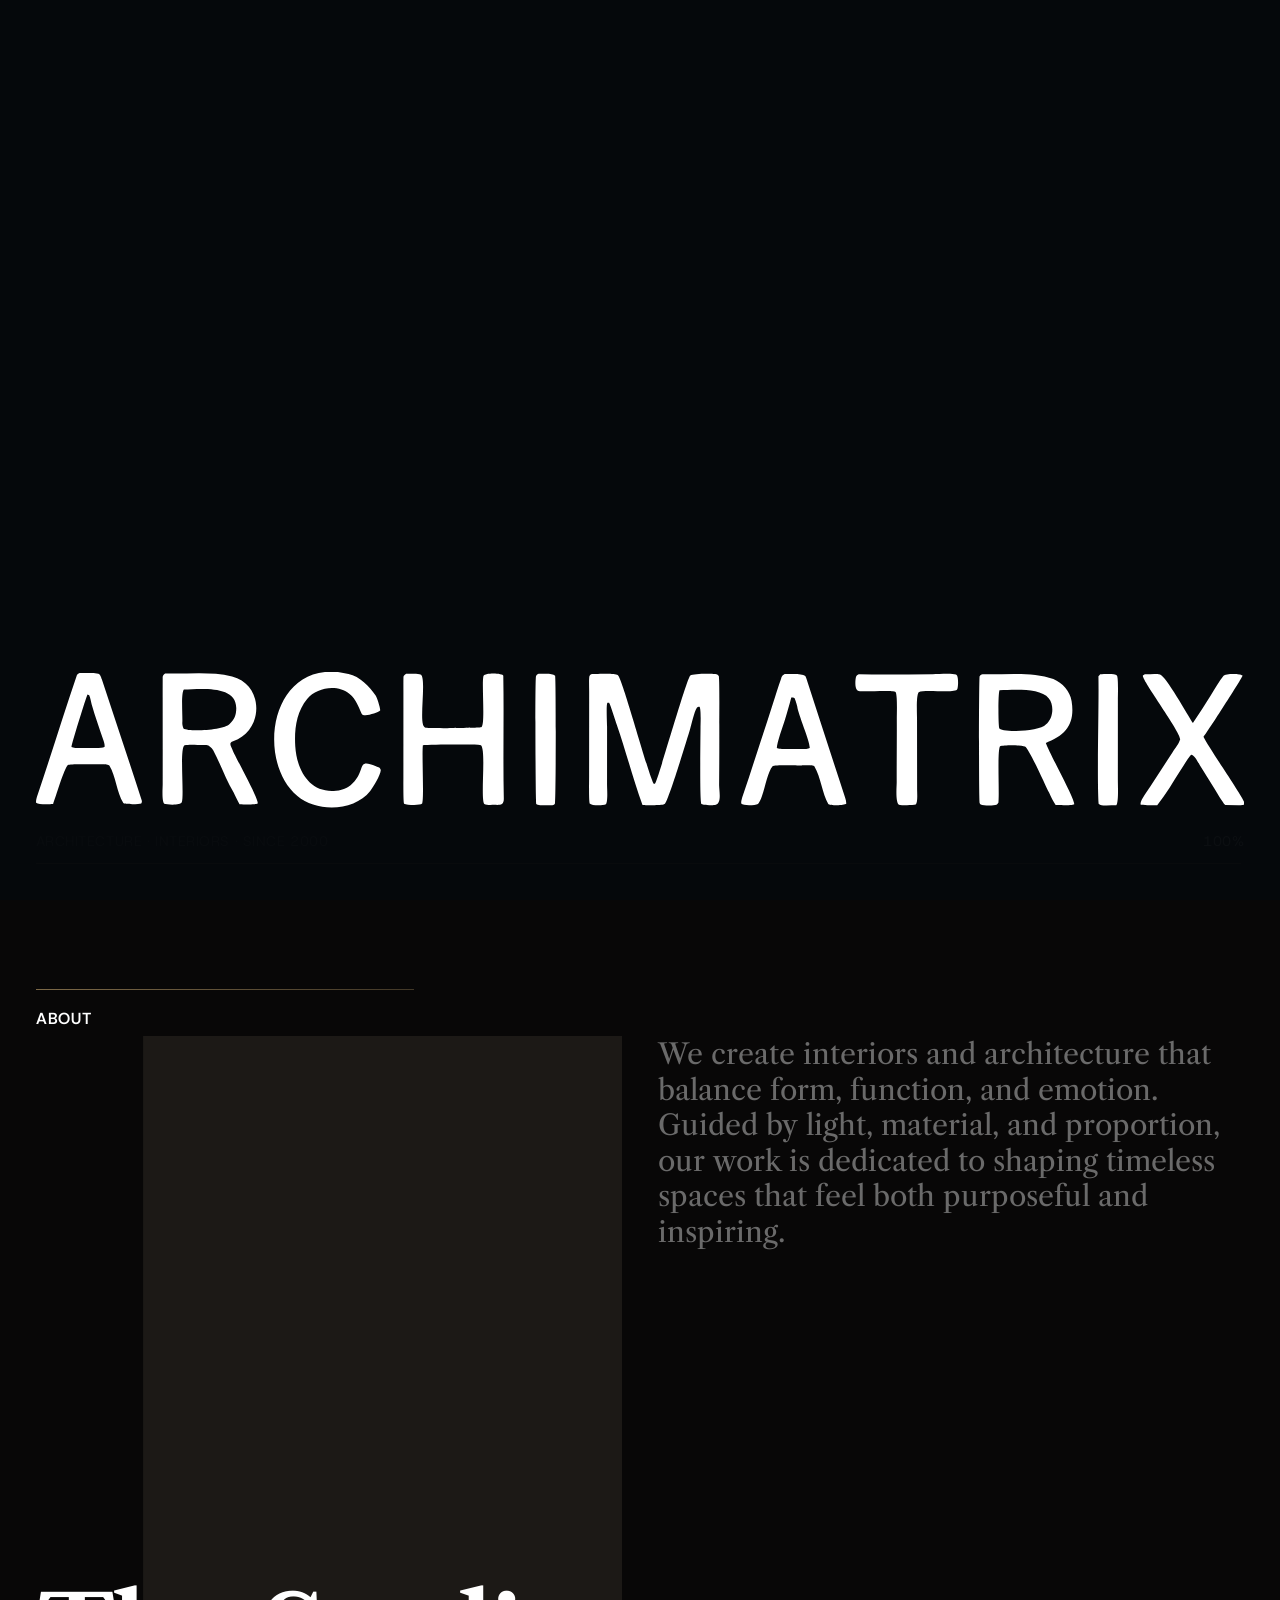
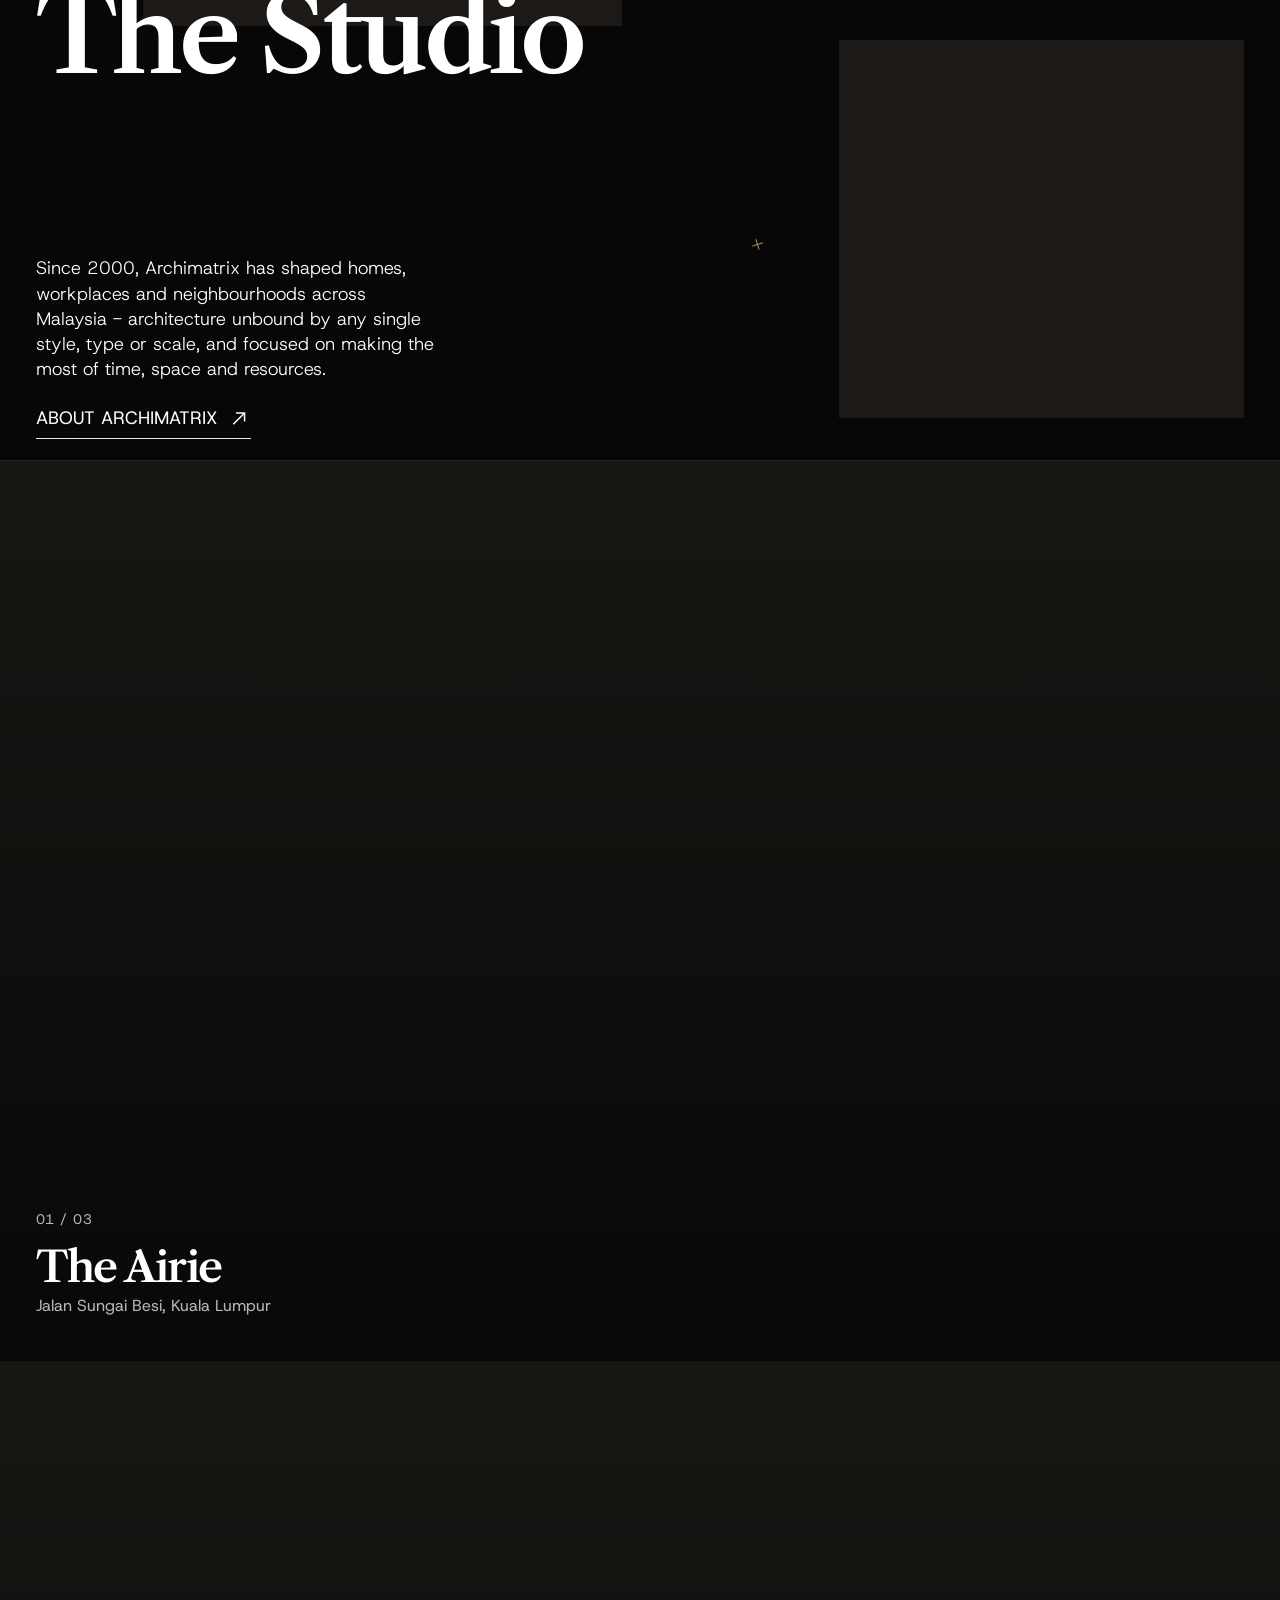
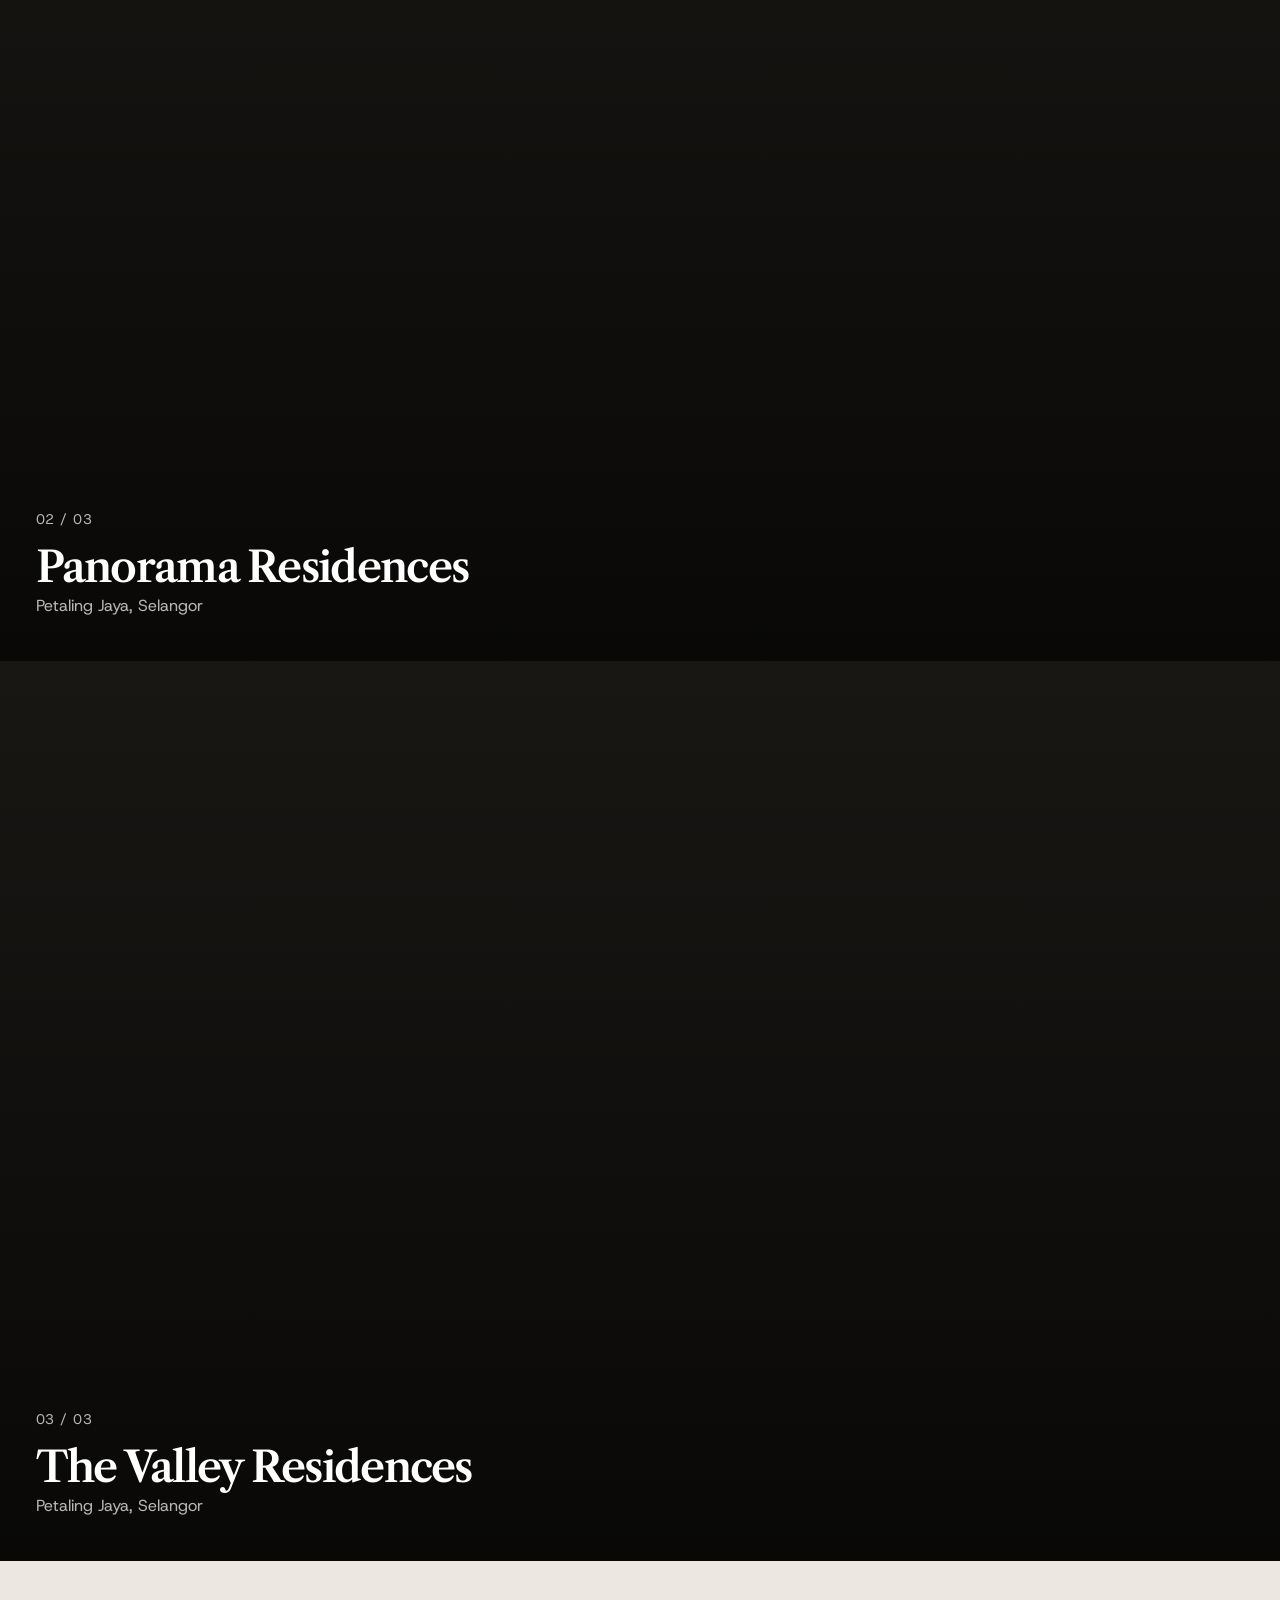
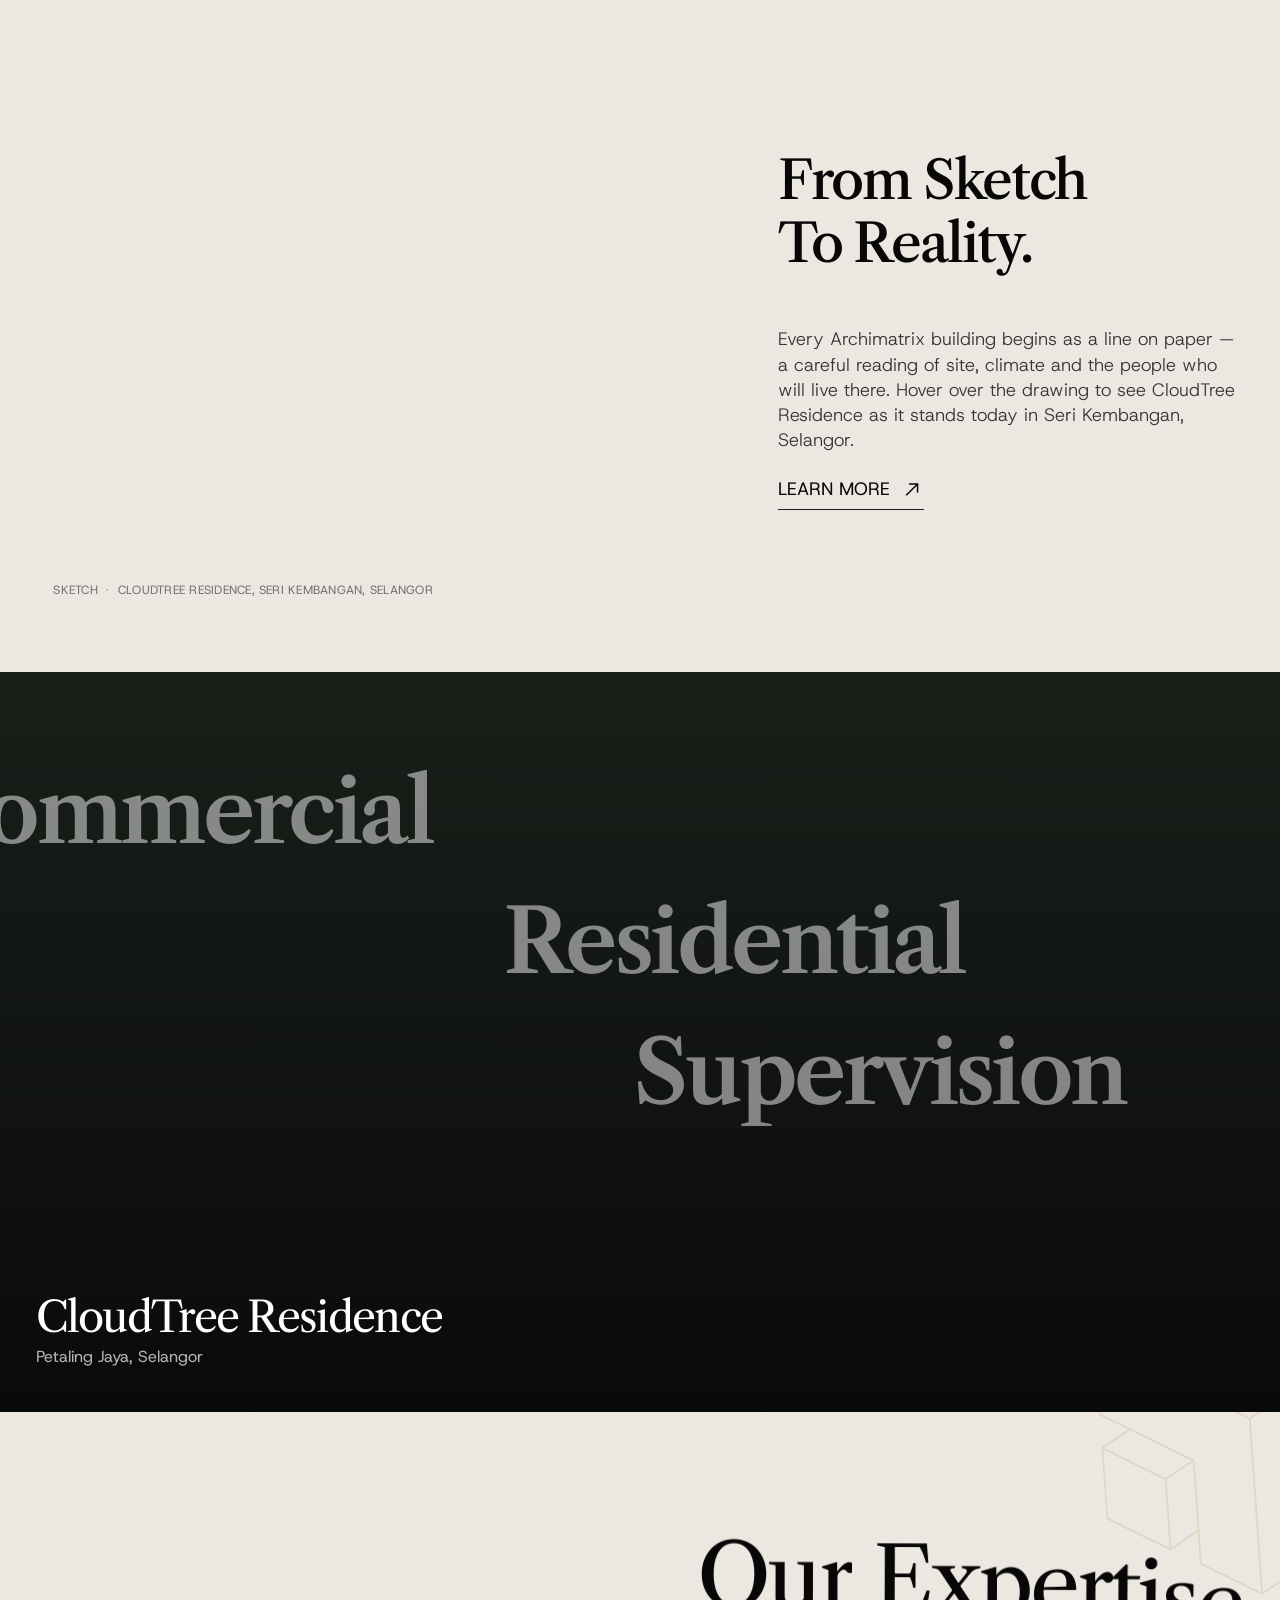
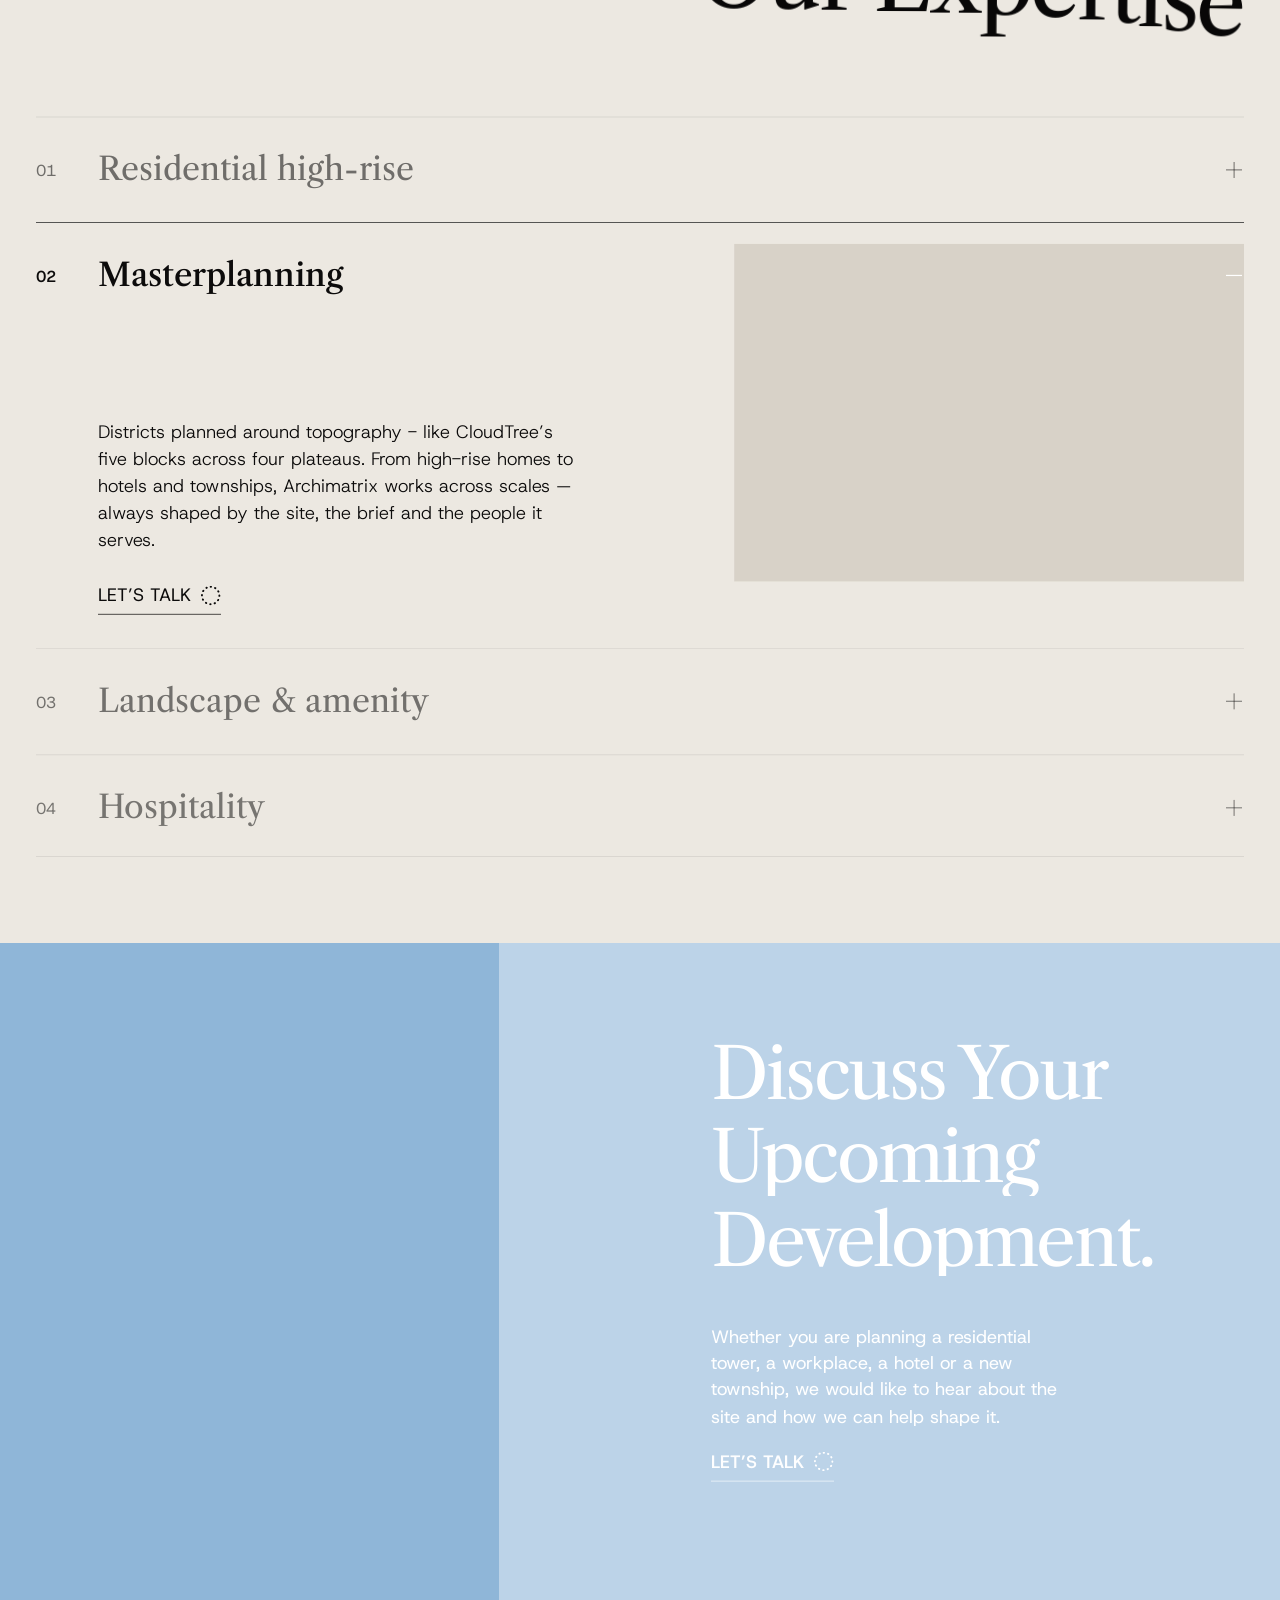
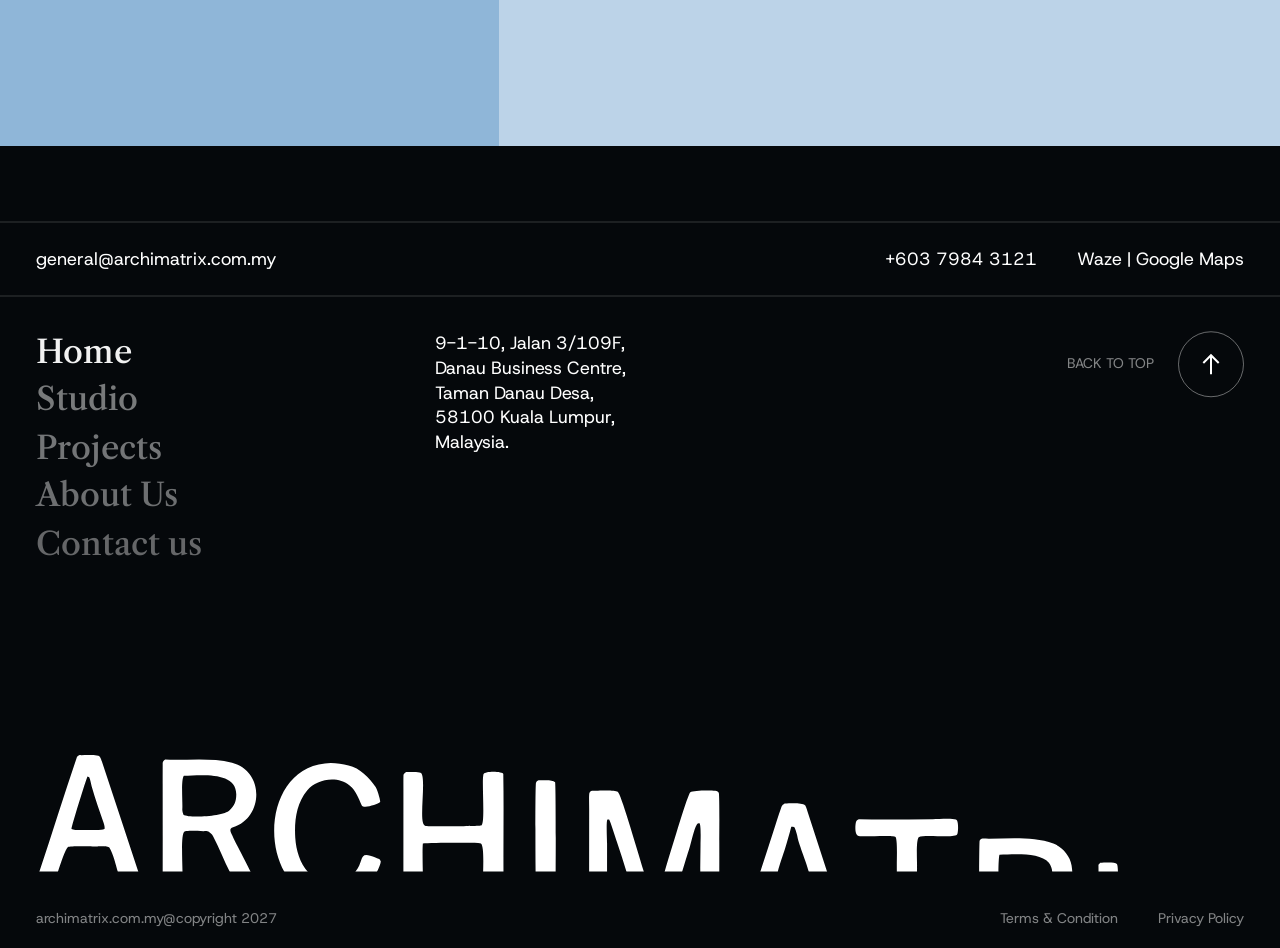
==== archimatrix/index.html @ 6a213edf "Add animated Archimatrix website built from Figma design Static site in archimatrix/ with GSAP (Scro" ====
<!DOCTYPE html>
<html lang="en" class="is-loading">
<head>
  <script>document.documentElement.classList.add("js")</script>
  <meta charset="UTF-8">
  <meta name="viewport" content="width=device-width, initial-scale=1">
  <title>Archimatrix — Architecture &amp; Interiors, Kuala Lumpur</title>
  <meta name="description" content="Since 2000, Archimatrix has shaped homes, workplaces and neighbourhoods across Malaysia — architecture, masterplanning, landscape and hospitality.">
  <meta name="theme-color" content="#080707">
  <link rel="preconnect" href="https://fonts.googleapis.com">
  <link rel="preconnect" href="https://fonts.gstatic.com" crossorigin>
  <link href="https://fonts.googleapis.com/css2?family=Host+Grotesk:wght@300;400;500;600&family=Libre+Caslon+Text:ital,wght@0,400;0,700;1,400&display=swap" rel="stylesheet">
  <link rel="preload" as="image" href="assets/img/hero.jpg">
  <link rel="stylesheet" href="assets/css/main.css">
</head>
<body>

  <!-- SVG sprite: icons exported from Figma -->
  <svg width="0" height="0" style="position:absolute" aria-hidden="true">
    <symbol id="i-arrow" viewBox="0 0 24 24"><path d="M6.24264 17.2426L17.5563 5.92893M17.5563 14.4142V5.92893H9.07107" stroke="currentColor" stroke-width="1.5" fill="none"/></symbol>
    <symbol id="i-arrow-down" viewBox="0 0 24 24"><path d="M13.0002 2L13.0002 18.5858L19.0002 12.5858L20.4144 14L12.0002 22.4142L3.58594 14L5.00015 12.5858L11.0002 18.5858L11.0002 2H13.0002Z" fill="currentColor"/></symbol>
    <symbol id="i-dots" viewBox="0 0 22 22"><ellipse cx="10.6251" cy="10.6252" rx="9.58333" ry="9.58333" transform="rotate(-90 10.6251 10.6252)" stroke="currentColor" stroke-width="2.08333" stroke-linecap="round" stroke-linejoin="round" stroke-dasharray="0.42 4.58 0.42 4.58" fill="none"/></symbol>
    <symbol id="i-plus" viewBox="0 0 11 11"><path d="M5.5 0V11M0 5.5H11" stroke="currentColor" fill="none"/></symbol>
  </svg>

  <!-- ============ PRELOADER ============ -->
  <div class="loader" data-loader aria-hidden="true">
    <div class="loader__inner">
      <div class="loader__mark" data-loader-mark></div>
      <div class="loader__meta">
        <span>Architecture · Interiors · Since 2000</span>
        <span class="loader__count"><span data-loader-count>0</span>%</span>
      </div>
      <div class="loader__bar"><span data-loader-bar></span></div>
    </div>
  </div>

  <!-- ============ CURSOR ============ -->
  <div class="cursor" data-cursor aria-hidden="true">
    <div class="cursor__dot"></div>
    <div class="cursor__ring"><span class="cursor__label" data-cursor-label></span></div>
  </div>

  <!-- ============ HEADER ============ -->
  <header class="header" data-header>
    <a href="#top" class="header__logo" data-scroll-to aria-label="Archimatrix — home">
      <img src="assets/img/logo.png" width="54" height="48" alt="Archimatrix">
      <span class="header__logo-fallback" aria-hidden="true">A</span>
    </a>
    <nav class="nav" aria-label="Primary">
      <a href="#studio" class="nav__link" data-scroll-to><svg class="nav__plus"><use href="#i-plus"/></svg><span class="roll"><span class="roll__in" data-text="Studio">Studio</span></span></a>
      <a href="#projects" class="nav__link" data-scroll-to><svg class="nav__plus"><use href="#i-plus"/></svg><span class="roll"><span class="roll__in" data-text="Projects">Projects</span></span></a>
      <a href="#expertise" class="nav__link" data-scroll-to><svg class="nav__plus"><use href="#i-plus"/></svg><span class="roll"><span class="roll__in" data-text="Clients">Clients</span></span></a>
      <a href="#sketch" class="nav__link" data-scroll-to><svg class="nav__plus"><use href="#i-plus"/></svg><span class="roll"><span class="roll__in" data-text="Awards">Awards</span></span></a>
      <a href="#contact" class="nav__link" data-scroll-to><svg class="nav__plus"><use href="#i-plus"/></svg><span class="roll"><span class="roll__in" data-text="Contact">Contact</span></span></a>
    </nav>
    <button class="burger" data-burger aria-label="Open menu" aria-expanded="false" aria-controls="menu">
      <span></span><span></span>
    </button>
  </header>

  <!-- Mobile / overlay menu -->
  <div class="menu" id="menu" data-menu aria-hidden="true">
    <nav class="menu__nav" aria-label="Mobile">
      <a href="#top" data-scroll-to><span>Home</span></a>
      <a href="#studio" data-scroll-to><span>Studio</span></a>
      <a href="#projects" data-scroll-to><span>Projects</span></a>
      <a href="#expertise" data-scroll-to><span>Expertise</span></a>
      <a href="#contact" data-scroll-to><span>Contact</span></a>
    </nav>
    <div class="menu__foot">
      <a href="mailto:general@archimatrix.com.my">general@archimatrix.com.my</a>
      <a href="tel:+60379843121">+603 7984 3121</a>
    </div>
  </div>

  <div class="page" data-page>
  <main id="top">

    <!-- ============ HERO SLIDESHOW ============ -->
    <section class="hero" data-hero aria-roledescription="carousel" aria-label="Featured projects">
      <div class="hero__slides">
        <figure class="hero__slide is-active" data-slide data-title="Commercial Residential Supervision" data-name="TRION" data-loc="Jalan Sungai Besi, Kuala Lumpur">
          <img src="assets/img/hero.jpg" alt="TRION drop-off porte-cochère at dusk, Jalan Sungai Besi" fetchpriority="high">
        </figure>
        <figure class="hero__slide" data-slide data-title="Living Above The Canopy" data-name="The Airie" data-loc="Jalan Sungai Besi, Kuala Lumpur">
          <img src="assets/img/project-airie.jpg" alt="The Airie infinity pool and towers at twilight" loading="lazy">
        </figure>
        <figure class="hero__slide" data-slide data-title="Homes Shaped By Light" data-name="Panorama Residences" data-loc="Petaling Jaya, Selangor">
          <img src="assets/img/project-panorama.jpg" alt="Panorama Residences living room with floor-to-ceiling glazing" loading="lazy">
        </figure>
      </div>
      <div class="hero__overlay"></div>

      <h1 class="hero__title" data-hero-title>Commercial Residential Supervision</h1>

      <div class="hero__caption" data-hero-caption>
        <p class="hero__name" data-hero-name>TRION</p>
        <p class="hero__loc" data-hero-loc>Jalan Sungai Besi, Kuala Lumpur</p>
      </div>

      <div class="hero__pager" data-hero-pager>
        <span class="hero__index"><span data-hero-index>01</span> / <span data-hero-total>03</span></span>
        <div class="hero__dots" data-hero-dots></div>
      </div>

      <div class="hero__scroll" aria-hidden="true"><span>Scroll</span><i></i></div>
    </section>

    <!-- ============ INTRO / THE STUDIO ============ -->
    <section class="intro" id="studio" data-theme="dark">
      <span class="intro__divider" data-draw-y aria-hidden="true"></span>

      <div class="intro__eyebrow">
        <span class="line" data-draw-x></span>
        <p class="eyebrow" data-fade>About</p>
      </div>

      <div class="intro__media intro__media--main" data-reveal-img>
        <div class="parallax" data-parallax="-12"><img src="assets/img/intro-main.jpg" alt="Double-height residential lobby with ring pendants and backlit stone wall" loading="lazy"></div>
      </div>

      <h2 class="intro__title" data-split-chars>The Studio</h2>

      <p class="intro__statement" data-scrub-words>We create interiors and architecture that balance form, function, and emotion. Guided by light, material, and proportion, our work is dedicated to shaping timeless spaces that feel both purposeful and inspiring.</p>

      <div class="intro__body">
        <p data-split-lines>Since 2000, Archimatrix has shaped homes, workplaces and neighbourhoods across Malaysia - architecture unbound by any single style, type or scale, and focused on making the most of time, space and resources.</p>
        <a href="#expertise" class="link" data-scroll-to data-fade><span>About Archimatrix</span><svg><use href="#i-arrow"/></svg></a>
      </div>

      <img class="intro__cross" src="assets/svg/crosshair.svg" alt="" aria-hidden="true" data-spin>

      <div class="intro__media intro__media--small" data-reveal-img="left">
        <div class="parallax" data-parallax="10"><img src="assets/img/intro-small.jpg" alt="Staggered balconies of a residential tower against blue sky" loading="lazy"></div>
      </div>
    </section>

    <!-- ============ PROJECTS (stacked panels) ============ -->
    <section class="projects" id="projects" aria-label="Selected projects">
      <article class="project" data-project data-cursor-text="View">
        <div class="project__media"><img src="assets/img/project-airie.jpg" alt="The Airie — infinity pool deck and residential towers" loading="lazy"></div>
        <div class="project__overlay"></div>
        <div class="project__info">
          <span class="project__no">01 / 03</span>
          <h3 class="project__title" data-split-lines>The Airie</h3>
          <p class="project__loc">Jalan Sungai Besi, Kuala Lumpur</p>
        </div>
      </article>
      <article class="project" data-project data-cursor-text="View">
        <div class="project__media"><img src="assets/img/project-panorama.jpg" alt="Panorama Residences — open-plan living with skyline views" loading="lazy"></div>
        <div class="project__overlay"></div>
        <div class="project__info">
          <span class="project__no">02 / 03</span>
          <h3 class="project__title" data-split-lines>Panorama Residences</h3>
          <p class="project__loc">Petaling Jaya, Selangor</p>
        </div>
      </article>
      <article class="project" data-project data-cursor-text="View">
        <div class="project__media"><img src="assets/img/project-valley.jpg" alt="The Valley Residences — landscaped podium garden with pergola" loading="lazy"></div>
        <div class="project__overlay"></div>
        <div class="project__info">
          <span class="project__no">03 / 03</span>
          <h3 class="project__title" data-split-lines>The Valley Residences</h3>
          <p class="project__loc">Petaling Jaya, Selangor</p>
        </div>
      </article>
    </section>

    <!-- ============ SKETCH → REALITY ============ -->
    <section class="sketch" id="sketch" data-theme="light">
      <div class="sketch__film" data-sketch data-cursor-text="Reveal">
        <div class="sketch__stage" data-sketch-stage>
          <div class="sketch__layer sketch__layer--guides"><img src="assets/img/sketch-guides.png" alt="" loading="lazy"></div>
          <div class="sketch__layer sketch__layer--tone"><img src="assets/img/sketch-tone.png" alt="" loading="lazy"></div>
          <div class="sketch__layer sketch__layer--structure"><img src="assets/img/sketch-structure.png" alt="Architectural sketch of the CloudTree Residence arrival canopy" loading="lazy"></div>
          <div class="sketch__layer sketch__layer--detail"><img src="assets/img/sketch-detail.png" alt="" loading="lazy"></div>
          <div class="sketch__layer sketch__layer--planting"><img src="assets/img/sketch-planting.png" alt="" loading="lazy"></div>
          <div class="sketch__layer sketch__layer--shade"><img src="assets/img/sketch-shade.png" alt="" loading="lazy"></div>
          <div class="sketch__photo" data-sketch-photo><img src="assets/img/sketch-photo.jpg" alt="CloudTree Residence arrival canopy as built" loading="lazy" onerror="this.onerror=null;this.src='assets/img/cloudtree.jpg'"></div>
        </div>
        <span class="sketch__fade sketch__fade--r"></span>
        <span class="sketch__fade sketch__fade--l"></span>
        <span class="sketch__fade sketch__fade--b"></span>
        <span class="sketch__fade sketch__fade--t"></span>
      </div>

      <div class="sketch__copy">
        <h2 class="h-display" data-split-lines>From Sketch<br>To Reality.</h2>
        <div class="sketch__text">
          <p data-split-lines>Every Archimatrix building begins as a line on paper — a careful reading of site, climate and the people who will live there. Hover over the drawing to see CloudTree Residence as it stands today in Seri Kembangan, Selangor.</p>
          <a href="#cloudtree" class="link link--dark" data-scroll-to data-fade><span>Learn More</span><svg><use href="#i-arrow"/></svg></a>
        </div>
      </div>

      <p class="sketch__credit" data-fade>SKETCH &nbsp;·&nbsp; CLOUDTREE RESIDENCE, SERI KEMBANGAN, SELANGOR</p>
    </section>

    <!-- ============ CLOUDTREE / DISCIPLINES ============ -->
    <section class="cloudtree" id="cloudtree" data-cloudtree>
      <div class="cloudtree__media"><img src="assets/img/cloudtree.jpg" alt="CloudTree Residence pool deck and sculptural pergola" loading="lazy"></div>
      <div class="cloudtree__overlay"></div>
      <p class="cloudtree__word cloudtree__word--1" data-word="-1">Commercial</p>
      <p class="cloudtree__word cloudtree__word--2" data-word="1">Residential</p>
      <p class="cloudtree__word cloudtree__word--3" data-word="-1">Supervision</p>
      <div class="cloudtree__caption">
        <p class="cloudtree__name" data-split-lines>CloudTree Residence</p>
        <p class="cloudtree__loc" data-fade>Petaling Jaya, Selangor</p>
      </div>
    </section>

    <!-- ============ EXPERTISE ACCORDION ============ -->
    <section class="expertise" id="expertise" data-theme="light">
      <img class="expertise__deco" src="assets/svg/expertise-deco.svg" alt="" aria-hidden="true" data-deco>
      <h2 class="expertise__title" data-split-chars>Our Expertise</h2>

      <div class="acc" data-acc>
        <div class="acc__item" data-acc-item>
          <button class="acc__head" data-acc-head aria-expanded="false" aria-controls="acc-1" id="acc-h1">
            <span class="acc__no">01</span>
            <span class="acc__name">Residential high-rise</span>
            <span class="acc__icon" aria-hidden="true"></span>
          </button>
          <div class="acc__panel" id="acc-1" role="region" aria-labelledby="acc-h1" data-acc-panel>
            <div class="acc__inner">
              <div class="acc__copy">
                <p>Towers that balance density with light, sky gardens and generous shared spaces — homes designed for how Malaysians really live.</p>
                <a href="#contact" class="link link--dark" data-scroll-to><span>Let’s Talk</span><svg class="spin"><use href="#i-dots"/></svg></a>
              </div>
              <div class="acc__img"><img src="assets/img/expertise-1.jpg" alt="Residential high-rise with sky gardens" loading="lazy"></div>
            </div>
          </div>
        </div>
        <div class="acc__item is-open" data-acc-item>
          <button class="acc__head" data-acc-head aria-expanded="true" aria-controls="acc-2" id="acc-h2">
            <span class="acc__no">02</span>
            <span class="acc__name">Masterplanning</span>
            <span class="acc__icon" aria-hidden="true"></span>
          </button>
          <div class="acc__panel" id="acc-2" role="region" aria-labelledby="acc-h2" data-acc-panel>
            <div class="acc__inner">
              <div class="acc__copy">
                <p>Districts planned around topography - like CloudTree’s five blocks across four plateaus. From high-rise homes to hotels and townships, Archimatrix works across scales — always shaped by the site, the brief and the people it serves.</p>
                <a href="#contact" class="link link--dark" data-scroll-to><span>Let’s Talk</span><svg class="spin"><use href="#i-dots"/></svg></a>
              </div>
              <div class="acc__img"><img src="assets/img/expertise-2.jpg" alt="Masterplan of residential blocks across terraced plateaus" loading="lazy"></div>
            </div>
          </div>
        </div>
        <div class="acc__item" data-acc-item>
          <button class="acc__head" data-acc-head aria-expanded="false" aria-controls="acc-3" id="acc-h3">
            <span class="acc__no">03</span>
            <span class="acc__name">Landscape &amp; amenity</span>
            <span class="acc__icon" aria-hidden="true"></span>
          </button>
          <div class="acc__panel" id="acc-3" role="region" aria-labelledby="acc-h3" data-acc-panel>
            <div class="acc__inner">
              <div class="acc__copy">
                <p>Pools, parks and podium gardens woven through every level — turning shared spaces into everyday encounters with greenery.</p>
                <a href="#contact" class="link link--dark" data-scroll-to><span>Let’s Talk</span><svg class="spin"><use href="#i-dots"/></svg></a>
              </div>
              <div class="acc__img"><img src="assets/img/expertise-3.jpg" alt="Landscaped podium garden and pool amenity" loading="lazy"></div>
            </div>
          </div>
        </div>
        <div class="acc__item" data-acc-item>
          <button class="acc__head" data-acc-head aria-expanded="false" aria-controls="acc-4" id="acc-h4">
            <span class="acc__no">04</span>
            <span class="acc__name">Hospitality</span>
            <span class="acc__icon" aria-hidden="true"></span>
          </button>
          <div class="acc__panel" id="acc-4" role="region" aria-labelledby="acc-h4" data-acc-panel>
            <div class="acc__inner">
              <div class="acc__copy">
                <p>Hotels and interiors with a strong sense of place, designed around comfort, light and arrival.</p>
                <a href="#contact" class="link link--dark" data-scroll-to><span>Let’s Talk</span><svg class="spin"><use href="#i-dots"/></svg></a>
              </div>
              <div class="acc__img"><img src="assets/img/expertise-4.jpg" alt="Hotel interior designed around light and arrival" loading="lazy"></div>
            </div>
          </div>
        </div>
      </div>
    </section>

    <!-- ============ CONTACT CTA ============ -->
    <section class="contact" id="contact" data-contact>
      <div class="contact__sky" data-contact-sky><img src="assets/img/contact-side.jpg" alt="" loading="lazy"></div>
      <div class="contact__veil"></div>
      <div class="contact__tower" data-contact-tower><img src="assets/img/contact-bg.png" alt="Residential tower with infinity pool overlooking the city" loading="lazy"></div>
      <div class="contact__panel">
        <h2 class="contact__title" data-split-lines>Discuss Your Upcoming Development.</h2>
        <div class="contact__text">
          <p data-split-lines>Whether you are planning a residential tower, a workplace, a hotel or a new township, we would like to hear about the site and how we can help shape it.</p>
          <a href="mailto:general@archimatrix.com.my" class="link link--bold" data-fade data-magnetic><span>Let’s Talk</span><svg class="spin"><use href="#i-dots"/></svg></a>
        </div>
      </div>
    </section>

  </main>
  </div>

  <!-- ============ FOOTER (curtain reveal) ============ -->
  <footer class="footer" data-footer>
    <div class="footer__texture" aria-hidden="true" data-footer-texture><img src="assets/img/footer-texture.png" alt="" loading="lazy"></div>

    <div class="footer__bar footer__bar--top">
      <a href="mailto:general@archimatrix.com.my" class="u-hover">general@archimatrix.com.my</a>
      <div class="footer__group">
        <a href="tel:+60379843121" class="u-hover">+603 7984 3121</a>
        <span><a href="https://waze.com/ul?q=Danau%20Business%20Centre%20Kuala%20Lumpur" target="_blank" rel="noopener" class="u-hover">Waze</a> | <a href="https://maps.google.com/?q=Danau+Business+Centre,+Taman+Danau+Desa,+58100+Kuala+Lumpur" target="_blank" rel="noopener" class="u-hover">Google Maps</a></span>
      </div>
    </div>

    <div class="footer__main">
      <div class="footer__cols">
        <nav class="footer__nav" aria-label="Footer">
          <a href="#top" data-scroll-to class="is-current">Home</a>
          <a href="#studio" data-scroll-to>Studio</a>
          <a href="#projects" data-scroll-to>Projects</a>
          <a href="#expertise" data-scroll-to>About Us</a>
          <a href="#contact" data-scroll-to>Contact us</a>
        </nav>
        <address class="footer__addr">9-1-10, Jalan 3/109F,<br>Danau Business Centre,<br>Taman Danau Desa,<br>58100 Kuala Lumpur, Malaysia.</address>
      </div>
      <a href="#top" class="totop" data-scroll-to data-magnetic>
        <span>Back to top</span>
        <span class="totop__btn"><svg><use href="#i-arrow-down"/></svg></span>
      </a>
    </div>

    <div class="footer__mark" data-footer-mark aria-label="Archimatrix" role="img">
      <svg viewBox="0 0 1360 153" fill="none" xmlns="http://www.w3.org/2000/svg" aria-hidden="true">
        <path d="M625.44 2.54277C630.733 2.5237 650.956 1.08107 654.414 3.62974C660.056 7.78925 690.859 123.032 695.196 126.055C695.507 125.97 696.175 125.875 696.433 125.719C699.163 124.057 731.844 7.4507 736.121 4.21523C739.348 1.77306 759.467 1.93401 764.207 2.55529C765.913 2.7783 767.103 3.41491 768.161 4.76939C769.067 8.84948 768.696 51.1028 768.696 58.4704C768.763 81.5296 768.703 104.589 768.498 127.648C768.478 133.6 771.87 148.645 763.949 149.678C760.518 150.125 751.507 150.435 748.697 148.705C746.376 145.219 747.573 74.6569 747.566 63.0113C747.593 59.095 748.373 41.1838 746.416 39.1672C744.941 39.2979 744.32 39.123 743.474 40.4613C740.161 45.7075 737.728 58.3125 735.712 64.9204C732.3 76.1406 711.5 144.671 707.54 148.535C704.975 151.047 686.555 149.781 682.284 149.668C671.805 120.716 663.54 89.0085 653.452 59.7824C651.934 55.3844 646.541 37.727 644.728 34.7515L642.849 34.7009C641.24 36.7329 642.434 57.4428 642.446 61.5945L642.426 126.943C642.432 131.583 643.554 145.948 641.092 148.965C637.771 150.376 625.298 150.733 622.817 147.982C621.84 142.288 622.234 124.894 622.238 118.048L622.302 22.4901C622.304 18.2987 621.943 8.70373 622.476 5.17112C623.918 3.03428 623.185 3.64245 625.44 2.54277Z"/>
        <path d="M145.307 2.46092C170.004 3.48747 196.779 -0.0116529 220.543 5.90394C257.031 15.117 256.445 67.3526 221.702 78.6482C215.923 80.5271 219.925 85.3341 221.118 88.5231C224.049 96.3532 250.966 143.83 249.401 148.92C245.95 150.536 233.41 149.8 228.938 149.684C226.574 145.516 224.3 140.53 222.197 136.164C213.707 122.367 207.113 103.262 199.339 88.8573C198.065 86.4974 194.42 82.7022 191.524 82.8982C184.574 83.3694 173.47 81.7297 167.102 83.3058C161.277 87.2458 166.823 138.452 164.073 147.228C162.812 151.253 147.2 150.188 144.255 149.114C141.362 145.839 142.502 132.428 142.514 127.292L142.538 91.9197C142.549 63.8799 142.441 35.7737 142.515 7.72975C142.524 4.41512 143.055 4.55687 145.307 2.46092ZM217.777 59.3258C223.406 53.6364 225.225 49.6628 225.29 41.5911C225.502 15.1694 184.553 20.5019 166.384 20.632C162.792 24.6442 165.175 51.6023 164.59 58.1914C164.466 59.5926 165.211 62.9696 165.904 64.3753C171.903 68.4804 211.749 66.266 217.777 59.3258Z"/>
        <path d="M1064.84 2.50103C1090.37 3.22329 1120.36 -0.756656 1144.530 8.0052C1154.79 12.2645 1163.24 21.7527 1165.02 32.6667C1169.15 57.8283 1158.91 71.3738 1136.04 79.856C1139.98 91.2938 1168.74 142.717 1168.01 148.748C1165.49 150.423 1150.9 149.825 1147.07 149.789C1144.22 145.645 1141.8 140.338 1139.67 135.74C1135.88 128.636 1116.89 85.4193 1112.57 83.7317C1108.64 82.193 1088.32 82.0652 1084.56 83.6727C1081.13 88.3487 1083.99 136.897 1082.68 147.268C1081.99 148.307 1081.75 148.78 1080.53 149.267C1077.33 150.551 1066.08 150.469 1062.84 149.091C1062.18 148.813 1061.95 148.361 1061.7 147.715C1060.5 144.569 1060.79 6.66592 1061.57 4.90709C1062.31 3.25436 1063.28 3.10907 1064.84 2.50103ZM1136.03 59.1423C1144.55 52.8135 1145.59 37.1733 1139.48 29.7464C1129.24 17.2818 1098.77 20.5105 1083.890 20.5712C1082.29 25.9024 1082.53 56.8636 1083.57 63.0364C1084.47 68.3664 1129.18 67.3879 1136.03 59.1423Z"/>
        <path d="M49.0193 2.50056C55.6345 2.60758 63.6267 2.01665 70.0743 3.16141C72.2283 3.54388 73.4065 7.53654 74.0385 9.47749C88.7902 54.7507 104.197 99.833 118.793 145.15C119.38 146.971 119.165 147.562 118.381 149.166C116.054 150.117 99.3164 150.424 98.2261 148.66C90.6176 136.345 89.9802 118.967 82.49 106.533C81.29 104.541 71.351 105.138 69.1321 105.184C63.9467 105.209 37.9187 104.375 35.9618 105.896C31.5783 109.303 22.1669 142.81 19.2279 149.636C15.2922 149.948 2.99417 150.609 0.112644 148.353C-0.42675 145.807 1.10085 141.498 1.94626 138.999C17.0898 94.2475 30.8964 49.0134 46.1545 4.31824C46.1545 4.31824 48.7618 2.66394 49.0193 2.50056ZM60.3719 86.671C64.516 86.7234 74.3413 87.4718 77.2028 85.3236C77.3661 83.406 76.742 80.7341 76.1152 78.8742C71.4984 65.1859 66.6145 51.5888 62.6481 37.6917C61.6777 34.2916 61.3114 30.5984 59.8776 27.3883L57.8771 26.6221C56.004 30.6071 40.0786 82.5337 39.9206 85.5844C42.8579 87.4489 56.1578 86.7299 60.3719 86.671Z"/>
        <path d="M842.309 2.50768C848.663 2.49143 861.245 1.22371 865.476 4.74295C866.811 7.11919 867.466 9.96479 868.306 12.5521C882.249 55.5561 896.193 98.5603 910.289 141.514C911.009 143.704 911.697 146.105 911.512 148.419C909.277 150.588 892.411 150.409 891.314 148.56C884.510 137.12 882.838 117.939 875.75 106.393C874.639 104.589 863.116 105.146 861.192 105.18C857.172 105.211 830.263 104.293 828.623 106.102C821.727 113.72 818.726 141.969 812.18 148.596C808.881 150.258 795.605 150.849 793.377 148.116C793.285 146.976 793.351 145.828 793.589 144.708C794.085 142.293 794.878 140.009 795.678 137.684C802.369 118.251 808.478 98.6219 814.904 79.0983C819.718 64.617 824.438 50.1048 829.06 35.5622C831.995 26.2881 834.805 16.6825 838.21 7.57276C839.466 4.22011 839.691 4.22005 842.309 2.50768ZM853.754 86.6728C857.483 86.7082 867.955 87.3426 870.428 85.4801C871.109 79 857.483 47.9527 856.392 38.9404C856.24 37.677 854.084 30.9308 853.483 29.5964C851.856 28.8524 851.466 28.8366 849.668 28.8087C847.393 37.5676 845.238 44.9851 842.627 53.5071C840.266 61.2118 833.727 78.6841 833.43 85.7245C836.048 87.3682 849.853 86.7259 853.754 86.6728Z"/>
        <path d="M416.321 2.42598C421.638 2.78432 428.305 1.57179 433.194 3.44498C438.679 9.14117 432.03 49.0561 435.423 59.7077C435.952 61.367 436.71 62.3016 438.281 63.1175C444.433 63.8364 495.813 63.6667 500.676 62.6974C505.838 61.6685 501.147 14.1978 503.366 4.94285C506.284 0.658625 525.647 2.02418 525.696 4.75346C526.517 50.6844 525.283 96.912 526.283 142.903C526.449 150.535 521.394 150.001 515.861 149.813C512.362 149.881 507.251 150.378 504.321 148.872C499.763 143.267 506.611 88.0818 500.543 82.816C495.826 81.5794 441.932 82.0853 435.212 82.8082C433.997 94.132 436.669 142.224 434.438 148.457C431.848 150.923 417.326 150.22 414.056 148.578C413.047 144.374 413.312 124.639 413.308 119.016L413.332 23.0206C413.334 17.4297 413.264 11.6196 413.39 6.01291C413.428 4.33121 415.004 3.4904 416.321 2.42598Z"/>
        <path d="M325.046 0.683308C332.497 -1.10161 343.026 0.964846 351.576 2.82736C364.364 5.61273 374.771 16.6448 382.08 27.0056C383.547 29.0852 387.774 41.8512 387.14 44.0011C384.294 46.3559 368.451 52.2178 366.358 47.5014C362.648 39.1404 360.159 31.4167 352.804 25.2813C339.285 14.0047 315.777 17.617 305.018 31.0268C292.881 45.6529 290.509 65.7703 291.668 84.0671C293.227 109.871 307.012 137.313 337.501 134.158C346.308 133.246 352.586 130.193 358.379 123.405C370.5 109.79 361.091 97.3511 382.487 106.638C385.72 108.042 386.577 107.48 387.885 110.91C387.569 116.521 379.724 129.807 376.006 134.433C357.708 157.607 315.969 158.57 294.049 140.212C251.25 104.367 260.692 7.18557 325.046 0.683308Z"/>
        <path d="M1301.49 57.482C1308.41 47.1358 1315.16 36.6668 1321.7 26.0798C1326.19 18.9073 1330.83 10.9572 1336 4.32562C1337.97 1.79413 1354.7 1.5295 1357.29 4.08786C1357.4 5.77886 1317.62 67.9414 1313.38 72.9936C1318.52 84.3764 1361.11 144.72 1359.98 148.875C1358.02 150.134 1355.09 149.84 1352.7 149.816L1337.92 149.754C1334.54 146.1 1327.77 134.532 1324.94 129.899L1309.68 105.45C1307.73 102.3 1302.97 92.7111 1299.44 93.0191C1295.62 97.3694 1291.42 104.787 1288.15 109.778C1279.4 123.134 1271.53 137.5 1261.37 149.861C1255.95 149.887 1248.18 150.133 1242.99 149.476C1240.37 146.658 1251.05 132.674 1253.23 129.32L1278.83 90.0058C1281.43 86.0115 1286.07 80.4062 1287.16 75.7709C1288.79 68.8458 1245.02 10.6051 1245.18 4.08006L1247.43 2.48317C1252.86 2.65618 1259.2 1.55532 1264.5 2.78135C1270.91 4.26572 1295.99 48.6975 1301.49 57.482Z"/>
        <path d="M925.608 2.46836C953.264 3.34515 981.224 2.54647 1008.92 2.54903C1015.03 2.54955 1029.9 1.28643 1034.93 2.93293C1035.51 3.12253 1035.89 3.6069 1036.15 4.14599C1037.72 7.39784 1037.62 15.9178 1036.49 19.2585C1034.59 24.8698 1000.6 19.0978 992.979 22.8268C990.05 26.3422 991.148 47.5978 991.154 53.2392L991.24 131.747C991.24 135.916 992.159 146.729 989.667 149.203C986.672 150.178 973.455 150.156 970.758 149.305C966.619 146.564 968.311 128.644 968.285 124.034C968.172 100.848 968.53 77.5234 968.397 54.412C968.358 47.3841 969.191 27.608 967.194 22.7164C963.796 19.9284 931.941 22.7903 925.68 21.4762C920.603 20.4116 921.601 9.21461 922.48 5.70913C922.983 3.70428 924.1 3.38965 925.608 2.46836Z"/>
        <path d="M565.37 2.35103C570.171 2.5422 580.778 1.00245 584.005 4.59587C585.148 15.1339 584.778 146.071 583.85 148.195C583.266 149.531 582.196 149.644 580.928 150.131C576.989 150.171 565.402 150.84 562.817 148.66C561.841 144.176 561.402 9.4671 562.437 5.46192C562.922 3.58335 563.831 3.26125 565.37 2.35103Z"/>
        <path d="M1197.24 2.45551C1201.36 2.46187 1213.87 1.35865 1216 3.83594C1217.850 5.98373 1217.1 26.533 1217.1 30.0564L1217.08 121.469C1217.08 126.826 1218.08 146.954 1215.34 150.066C1211.66 150.153 1207.99 150.207 1204.31 150.228C1201.32 150.224 1197.55 150.433 1195.43 148.332C1193.43 115.569 1195.89 41.5052 1195.24 4.90397C1196.01 3.96413 1196.67 3.14796 1197.24 2.45551Z"/>
      </svg>
    </div>

    <div class="footer__bar footer__bar--bottom">
      <p>archimatrix.com.my@copyright 2027</p>
      <div class="footer__group">
        <a href="#" class="u-hover">Terms &amp; Condition</a>
        <a href="#" class="u-hover">Privacy Policy</a>
      </div>
    </div>
  </footer>

  <script src="assets/vendor/gsap.min.js" defer></script>
  <script src="assets/vendor/ScrollTrigger.min.js" defer></script>
  <script src="assets/vendor/SplitText.min.js" defer></script>
  <script src="assets/vendor/lenis.min.js" defer></script>
  <script src="assets/js/main.js" defer></script>
</body>
</html>
---- archimatrix/assets/css/main.css ----
/* =========================================================
   Archimatrix — main stylesheet
   Design source: Figma "Archimatrix" (node 341:19761), 1440 artboard.
   --px maps 1 Figma pixel to the viewport so desktop layouts scale 1:1.
   ========================================================= */

:root {
  --ink: #080707;
  --ink-55: rgba(8, 7, 7, .55);
  --ink-80: rgba(8, 7, 7, .8);
  --night: #05080b;
  --stone: #ece8e1;
  --white: #fff;
  --white-70: rgba(255, 255, 255, .7);
  --white-50: rgba(255, 255, 255, .5);
  --white-40: rgba(255, 255, 255, .4);
  --white-20: rgba(255, 255, 255, .2);
  --white-12: rgba(255, 255, 255, .12);
  --line-dark: #393939;
  --line-soft: rgba(57, 57, 57, .1);
  --brass: #ad9262;
  --sand: #ccba9a;

  --serif: "Libre Caslon Text", "Times New Roman", serif;
  --sans: "Host Grotesk", "Helvetica Neue", Arial, sans-serif;

  --px: calc(100vw / 1440);
  --gutter: calc(40 * var(--px));
  --header-h: calc(96 * var(--px));

  --ease-out: cubic-bezier(.16, 1, .3, 1);
  --ease-in-out: cubic-bezier(.65, 0, .35, 1);
}

@media (max-width: 1023px) {
  :root { --gutter: 24px; --header-h: 80px; }
}
@media (max-width: 599px) {
  :root { --gutter: 16px; --header-h: 68px; }
}

/* ---------- Reset ---------- */
*, *::before, *::after { box-sizing: border-box; }
html, body { margin: 0; padding: 0; }
html { -webkit-text-size-adjust: 100%; }
html.lenis, html.lenis body { height: auto; }
.lenis.lenis-smooth { scroll-behavior: auto !important; }
.lenis.lenis-stopped { overflow: hidden; }
body {
  background: var(--ink);
  color: var(--white);
  font-family: var(--sans);
  font-weight: 400;
  font-size: 18px;
  line-height: 1.4;
  -webkit-font-smoothing: antialiased;
  -moz-osx-font-smoothing: grayscale;
  overflow-x: hidden;
}
html.is-loading body { overflow: hidden; }
img, svg { display: block; max-width: 100%; }
a { color: inherit; text-decoration: none; }
button { font: inherit; color: inherit; background: none; border: 0; padding: 0; cursor: pointer; }
p, h1, h2, h3, address { margin: 0; font-style: normal; font-weight: inherit; }
::selection { background: var(--brass); color: var(--white); }
:focus-visible { outline: 1px solid var(--brass); outline-offset: 4px; }

/* Images that could not load fall back to the container tone */
img.is-missing { opacity: 0 !important; }

/* SplitText helpers */
.split-line { overflow: hidden; padding-bottom: .08em; margin-bottom: -.08em; }
.split-char { display: inline-block; will-change: transform; }

/* ---------- Shared typography / links ---------- */
.eyebrow {
  font-weight: 600;
  font-size: 16px;
  line-height: 18px;
  letter-spacing: .06em;
  text-transform: uppercase;
}
.h-display {
  font-family: var(--serif);
  font-weight: 500;
  font-size: max(40px, calc(60 * var(--px)));
  line-height: 1.17;
  letter-spacing: -.04em;
  color: var(--ink);
}

.link {
  position: relative;
  display: inline-flex;
  align-items: center;
  gap: 10px;
  padding-bottom: 7px;
  font-size: 18px;
  line-height: 1.4;
  text-transform: uppercase;
  overflow: hidden;
}
.link::after, .link::before {
  content: "";
  position: absolute;
  left: 0; right: 0; bottom: 0;
  height: 1px;
  background: currentColor;
  opacity: .9;
  transform-origin: right;
  transition: transform .6s var(--ease-out);
}
.link::before { transform: scaleX(0); transform-origin: left; transition-delay: 0s; }
.link:hover::after { transform: scaleX(0); }
.link:hover::before { transform: scaleX(1); transition-delay: .25s; }
.link svg { width: 24px; height: 24px; transition: transform .6s var(--ease-out); }
.link:hover svg { transform: translate(3px, -3px); }
.link--dark { color: var(--ink); }
.link--bold { font-weight: 600; }
.link svg.spin { width: 20px; height: 20px; animation: spin 6s linear infinite; }
.link:hover svg.spin { transform: none; animation-duration: 1.6s; }
@keyframes spin { to { transform: rotate(360deg); } }

.u-hover { background: linear-gradient(currentColor, currentColor) 0 100% / 0 1px no-repeat; transition: background-size .5s var(--ease-out); }
.u-hover:hover { background-size: 100% 1px; }

/* Rolling text (nav) */
.roll { position: relative; display: inline-block; overflow: hidden; vertical-align: top; }
.roll__in { display: block; position: relative; transition: transform .6s var(--ease-out); }
.roll__in::after { content: attr(data-text); position: absolute; left: 0; top: 100%; }
a:hover .roll__in, a:focus-visible .roll__in { transform: translateY(-100%); }

/* Pre-JS hidden states (revealed by main.js once split/animated) */
.js [data-split-lines], .js [data-split-chars], .js [data-fade], .js .hero__title, .js .hero__caption, .js .hero__pager, .js .header { visibility: hidden; }

/* ---------- Preloader ---------- */
.loader {
  position: fixed; inset: 0; z-index: 100;
  background: var(--night);
  display: grid; place-items: end stretch;
  padding: var(--gutter);
}
.loader__inner { width: 100%; }
.loader__mark { width: 100%; }
.loader__mark svg { width: 100%; height: auto; overflow: visible; }
.loader__mark path { fill: var(--white); }
.loader__meta {
  display: flex; justify-content: space-between; align-items: baseline;
  margin-top: 24px;
  font-size: 14px; color: var(--white-50); text-transform: uppercase; letter-spacing: .04em;
}
.loader__count { font-variant-numeric: tabular-nums; color: var(--white); }
.loader__bar { height: 1px; background: var(--white-12); margin-top: 12px; overflow: hidden; }
.loader__bar span { display: block; height: 100%; background: var(--brass); transform: scaleX(0); transform-origin: left; }
html:not(.js) .loader { display: none; }

/* ---------- Custom cursor ---------- */
.cursor { position: fixed; left: 0; top: 0; z-index: 90; pointer-events: none; mix-blend-mode: difference; display: none; opacity: 0; }
@media (hover: hover) and (pointer: fine) { .js .cursor { display: block; } }
.cursor__dot { position: absolute; width: 6px; height: 6px; margin: -3px 0 0 -3px; border-radius: 50%; background: var(--white); }
.cursor__ring {
  position: absolute; width: 40px; height: 40px; margin: -20px 0 0 -20px;
  border: 1px solid var(--white-50); border-radius: 50%;
  display: grid; place-items: center;
  transition: width .5s var(--ease-out), height .5s var(--ease-out), margin .5s var(--ease-out), background-color .4s, border-color .4s;
}
.cursor__label { font-size: 13px; letter-spacing: .06em; text-transform: uppercase; opacity: 0; color: var(--ink); transition: opacity .3s; }
.cursor.is-link .cursor__ring { width: 64px; height: 64px; margin: -32px 0 0 -32px; border-color: var(--white); }
.cursor.has-label { mix-blend-mode: normal; }
.cursor.has-label .cursor__dot { opacity: 0; }
.cursor.has-label .cursor__ring { width: 96px; height: 96px; margin: -48px 0 0 -48px; background: var(--white); border-color: var(--white); }
.cursor.has-label .cursor__label { opacity: 1; }

/* ---------- Header ---------- */
.header {
  position: fixed; z-index: 50;
  top: 0; left: 0; right: 0;
  display: flex; align-items: center; justify-content: space-between;
  padding: calc(24 * var(--px)) var(--gutter);
  transition: transform .7s var(--ease-out), background-color .5s, padding .5s var(--ease-out);
}
.header.is-hidden { transform: translateY(-110%); }
.header.is-solid {
  background: rgba(8, 7, 7, .55);
  -webkit-backdrop-filter: blur(14px) saturate(140%);
  backdrop-filter: blur(14px) saturate(140%);
  padding-top: 12px; padding-bottom: 12px;
}
.header__logo { position: relative; width: 54px; height: 48px; display: block; }
.header__logo img { width: 54px; height: 48px; object-fit: cover; }
.header__logo-fallback {
  position: absolute; inset: 0; display: none; place-items: center;
  font-family: var(--serif); font-size: 32px; border: 1px solid var(--white-40);
}
.header__logo.is-fallback .header__logo-fallback { display: grid; }

.nav { display: flex; align-items: center; gap: 36px; }
.nav__link { display: inline-flex; align-items: center; gap: 4px; font-weight: 600; font-size: 18px; line-height: 1.4; }
.nav__link:first-child .nav__plus { display: none; }
.nav__plus { width: 11px; height: 11px; color: var(--brass); transition: transform .6s var(--ease-out); }
.nav__link:hover .nav__plus, .nav__link.is-active .nav__plus { transform: rotate(90deg); }

.burger { display: none; width: 44px; height: 44px; position: relative; }
.burger span { position: absolute; left: 10px; right: 10px; height: 1.5px; background: currentColor; transition: transform .5s var(--ease-out), top .5s var(--ease-out); }
.burger span:first-child { top: 18px; }
.burger span:last-child { top: 25px; }
.menu-open .burger span:first-child { top: 21.5px; transform: rotate(45deg); }
.menu-open .burger span:last-child { top: 21.5px; transform: rotate(-45deg); }

.menu {
  position: fixed; inset: 0; z-index: 45;
  background: var(--night);
  display: flex; flex-direction: column; justify-content: space-between;
  padding: calc(var(--header-h) + 40px) var(--gutter) 32px;
  clip-path: inset(0 0 100% 0);
  visibility: hidden;
}
.menu__nav { display: flex; flex-direction: column; gap: 4px; }
.menu__nav a { font-family: var(--serif); font-size: clamp(40px, 11vw, 64px); line-height: 1.15; overflow: hidden; display: block; }
.menu__nav a span { display: inline-block; }
.menu__foot { display: flex; flex-direction: column; gap: 6px; color: var(--white-70); font-size: 16px; }

@media (max-width: 1023px) {
  .nav { display: none; }
  .burger { display: block; }
}

/* ---------- Hero ---------- */
.hero {
  position: relative;
  height: 100vh; height: 100svh;
  min-height: 600px;
  overflow: hidden;
  background: #1d1a17;
}
.hero__slides, .hero__slide { position: absolute; inset: 0; margin: 0; }
.hero__slide { clip-path: inset(0 0 0 100%); overflow: hidden; }
.hero__slide.is-active { clip-path: inset(0 0 0 0); }
.hero__slide img { width: 100%; height: 100%; object-fit: cover; transform-origin: 50% 60%; }
.hero__overlay { position: absolute; inset: 0; background: linear-gradient(180deg, rgba(0,0,0,0) 0%, rgba(0,0,0,.65) 100%); pointer-events: none; }
.hero__overlay::before { content: ""; position: absolute; inset: 0 0 auto; height: 200px; background: linear-gradient(180deg, rgba(0,0,0,.35), transparent); }

.hero__title {
  position: absolute; left: var(--gutter);
  bottom: calc(80 * var(--px));
  width: calc(600 * var(--px));
  font-family: var(--serif); font-weight: 600;
  font-size: calc(100 * var(--px));
  line-height: 1;
  letter-spacing: -.04em;
}
.hero__caption {
  position: absolute; right: var(--gutter); bottom: calc(20 * var(--px));
  width: calc(234 * var(--px)); min-width: 220px;
  display: flex; flex-direction: column; gap: 2px;
}
.hero__name { font-family: var(--serif); font-weight: 600; font-size: 18px; line-height: 1.4; text-transform: uppercase; }
.hero__loc { font-size: 16px; color: var(--white-70); }
.hero__caption p { overflow: hidden; }

.hero__pager {
  position: absolute; right: var(--gutter); bottom: calc(110 * var(--px));
  width: calc(234 * var(--px)); min-width: 220px;
  display: flex; flex-direction: column; gap: 10px;
  font-size: 14px; color: var(--white-70); font-variant-numeric: tabular-nums;
}
.hero__dots { display: flex; gap: 6px; width: 100%; }
.hero__dot { flex: 1 1 0; min-width: 0; height: 18px; position: relative; overflow: hidden; }
.hero__dot::before { content: ""; position: absolute; left: 0; right: 0; top: 8px; height: 2px; background: var(--white-20); }
.hero__dot i { position: absolute; left: 0; right: 0; top: 8px; height: 2px; background: var(--white); transform: scaleX(0); transform-origin: left; }

.hero__scroll {
  position: absolute; left: 50%; bottom: 28px; transform: translateX(-50%);
  display: flex; flex-direction: column; align-items: center; gap: 10px;
  font-size: 12px; letter-spacing: .14em; text-transform: uppercase; color: var(--white-70);
}
.hero__scroll i { width: 1px; height: 48px; background: var(--white-20); position: relative; overflow: hidden; }
.hero__scroll i::after { content: ""; position: absolute; inset: 0; background: var(--white); animation: scrollcue 2.2s var(--ease-in-out) infinite; }
@keyframes scrollcue { 0% { transform: translateY(-100%); } 60%, 100% { transform: translateY(100%); } }

@media (max-width: 1023px) {
  .hero__title { width: auto; right: var(--gutter); font-size: clamp(48px, 10vw, 84px); bottom: 150px; max-width: 9em; }
  .hero__caption { left: var(--gutter); right: auto; bottom: 32px; width: auto; }
  .hero__pager { left: var(--gutter); right: auto; bottom: 96px; width: 140px; min-width: 0; }
  .hero__scroll { display: none; }
}

/* ---------- Intro / The Studio ---------- */
.intro {
  position: relative;
  height: calc(1306 * var(--px));
  background: var(--ink);
  border-bottom: 1px solid var(--white-12);
  overflow: hidden;
}
.intro__divider { position: absolute; left: 50%; top: 0; bottom: 0; width: 1px; background: var(--white-12); transform-origin: top; }
.intro__eyebrow { position: absolute; left: var(--gutter); top: calc(100 * var(--px)); width: calc(426 * var(--px)); display: flex; flex-direction: column; gap: 20px; }
.line { display: block; height: 1px; width: 100%; background: linear-gradient(90deg, rgba(173,146,98,.7), rgba(173,146,98,.35)); transform-origin: left; }

.intro__media { position: absolute; overflow: hidden; background: #1c1916; }
.intro__media img { width: 100%; height: 100%; object-fit: cover; }
.parallax { position: absolute; inset: -12% 0; }
.intro__media--main { left: calc(161 * var(--px)); top: calc(153 * var(--px)); width: calc(539 * var(--px)); height: calc(664 * var(--px)); }
.intro__media--small { left: calc(944 * var(--px)); top: calc(832 * var(--px)); width: calc(456 * var(--px)); height: calc(426 * var(--px)); }

.intro__title {
  position: absolute; left: var(--gutter); top: calc(727 * var(--px));
  font-family: var(--serif); font-weight: 600;
  font-size: calc(120 * var(--px));
  line-height: calc(203 * var(--px));
  letter-spacing: -.04em;
  white-space: nowrap;
  z-index: 2;
}
.intro__statement {
  position: absolute; left: calc(740 * var(--px)); top: calc(153 * var(--px)); width: calc(660 * var(--px));
  font-family: var(--serif);
  font-size: calc(32 * var(--px)); line-height: 1.25;
}
.intro__statement .w { color: var(--white-40); transition: color .2s; }
.intro__body { position: absolute; left: var(--gutter); top: calc(1076 * var(--px)); width: calc(448 * var(--px)); display: flex; flex-direction: column; align-items: flex-start; gap: 24px; }
.intro__body p { font-weight: 300; font-size: 18px; line-height: 1.4; }
.intro__cross { position: absolute; left: calc(846 * var(--px)); top: calc(1056 * var(--px)); width: 11px; height: 11px; }

@media (max-width: 1023px) {
  .intro { height: auto; display: flex; flex-direction: column; gap: 32px; padding: 80px var(--gutter); }
  .intro__divider { display: none; }
  .intro > * { position: relative !important; left: auto !important; top: auto !important; width: auto !important; }
  .intro__eyebrow { order: 0; }
  .intro__statement { order: 1; font-size: clamp(24px, 4.2vw, 32px); }
  .intro__media--main { order: 2; height: auto !important; aspect-ratio: 539 / 664; width: 78% !important; align-self: flex-end; }
  .intro__title { order: 3; font-size: clamp(64px, 16vw, 120px); line-height: 1; margin-top: -.62em; }
  .intro__body { order: 4; max-width: 520px; }
  .intro__cross { order: 5; display: none; }
  .intro__media--small { order: 6; aspect-ratio: 456 / 426; width: 70% !important; height: auto !important; align-self: flex-end; }
}

/* ---------- Projects (stacked) ---------- */
.projects { position: relative; background: var(--ink); }
.project {
  position: relative;
  height: max(100vh, calc(832 * var(--px)));
  height: 100svh;
  min-height: 560px;
  overflow: hidden;
  background: #191714;
  will-change: transform;
}
.project__media { position: absolute; inset: 0; overflow: hidden; }
.project__media img { width: 100%; height: 100%; object-fit: cover; transform: scale(1.15); }
.project__overlay { position: absolute; inset: 0; background: linear-gradient(180deg, rgba(0,0,0,0) 0%, rgba(0,0,0,.65) 100%); pointer-events: none; }
.project__shade { position: absolute; inset: 0; background: #000; opacity: 0; pointer-events: none; }
.project__info { position: absolute; left: var(--gutter); right: var(--gutter); bottom: calc(40 * var(--px) + 8px); display: flex; flex-direction: column; gap: 2px; }
.project__no { font-size: 14px; color: var(--white-70); letter-spacing: .06em; margin-bottom: 10px; }
.project__title { font-family: var(--serif); font-weight: 600; font-size: max(34px, calc(48 * var(--px))); line-height: 1.2; letter-spacing: -.04em; }
.project__loc { font-size: 16px; color: var(--white-70); }

/* ---------- Sketch → Reality ---------- */
.sketch {
  position: relative;
  height: calc(800 * var(--px));
  background: var(--stone);
  color: var(--ink);
  overflow: hidden;
}
.sketch__film {
  position: absolute;
  left: 0; top: calc(84 * var(--px));
  width: calc(972 * var(--px)); height: calc(621.412 * var(--px));
  overflow: hidden;
}
.sketch__stage {
  position: absolute;
  left: calc(47.49 * var(--px)); top: calc(34.5 * var(--px));
  width: calc(844.193 * var(--px)); height: calc(528.135 * var(--px));
  overflow: hidden;
  /* Figma Motion: Sketch frame 357:91728 — 12s loop */
  animation: sk-stage-t 12s linear infinite, sk-stage-s 12s linear infinite;
}
.sketch__layer, .sketch__photo { position: absolute; inset: 0; overflow: hidden; }
.sketch__layer img, .sketch__photo img { width: 100%; height: 100%; object-fit: cover; }
.sketch__layer--guides { animation: sk-guides 12s linear infinite; }
.sketch__layer--tone, .sketch__layer--shade { animation: sk-tone 12s linear infinite; }
.sketch__layer--detail { animation: sk-detail 12s linear infinite; }
.sketch__layer--planting { animation: sk-planting 12s linear infinite; }
/* Built photo: revealed through a cursor-following lens + Figma timed fade */
.sketch__photo { clip-path: circle(var(--r, 0px) at var(--mx, 50%) var(--my, 50%)); }
.sketch__photo img { height: calc(562 / 528.135 * 100%); }
.sketch__film.is-paused .sketch__stage, .sketch__film.is-paused .sketch__layer { animation-play-state: paused; }
.sketch__fade { position: absolute; pointer-events: none; }
.sketch__fade--r { left: calc(571.89 * var(--px)); top: calc(34.21 * var(--px)); width: calc(321.21 * var(--px)); height: calc(528.822 * var(--px)); background: linear-gradient(90deg, rgba(236,232,225,0) 0%, var(--stone) 85%, var(--stone) 100%); }
.sketch__fade--l { left: 0; top: calc(34.21 * var(--px)); width: calc(321.21 * var(--px)); height: calc(528.822 * var(--px)); background: linear-gradient(270deg, rgba(236,232,225,0) 0%, var(--stone) 85%, var(--stone) 100%); }
.sketch__fade--b { left: calc(47.81 * var(--px)); top: calc(393.81 * var(--px)); width: calc(845.29 * var(--px)); height: calc(169.223 * var(--px)); background: linear-gradient(180deg, rgba(236,232,225,0) 0%, var(--stone) 90%, var(--stone) 100%); }
.sketch__fade--t { left: calc(47.81 * var(--px)); top: calc(34.21 * var(--px)); width: calc(845.29 * var(--px)); height: calc(74.035 * var(--px)); background: linear-gradient(180deg, var(--stone) 0%, rgba(236,232,225,0) 100%); }

@keyframes sk-stage-t {
  0% { translate: calc(-7.513 * var(--px)) calc(-3.047 * var(--px)); }
  8.333% { animation-timing-function: ease-in-out; translate: calc(-7.513 * var(--px)) calc(-3.047 * var(--px)); }
  53.333% { translate: 0 0; }
  80% { animation-timing-function: ease-in-out; translate: 0 0; }
  98.333%, 100% { translate: calc(-7.513 * var(--px)) calc(-3.047 * var(--px)); }
}
@keyframes sk-stage-s {
  0% { scale: .919; }
  8.333% { animation-timing-function: ease-in-out; scale: .919; }
  53.333% { scale: 1; }
  80% { animation-timing-function: ease-in-out; scale: 1; }
  98.333%, 100% { scale: .919; }
}
@keyframes sk-guides {
  0% { opacity: .5; }
  35% { animation-timing-function: ease-in-out; opacity: .5; }
  51.667% { opacity: .3; }
  88.333% { animation-timing-function: ease-in-out; opacity: .3; }
  98.333%, 100% { opacity: .5; }
}
@keyframes sk-tone {
  0% { opacity: 0; }
  35% { animation-timing-function: ease-in-out; opacity: 0; }
  51.667% { opacity: 1; }
  88.333% { animation-timing-function: ease-in-out; opacity: 1; }
  98.333%, 100% { opacity: 0; }
}
@keyframes sk-detail {
  0% { opacity: 0; }
  8.333% { animation-timing-function: ease-in-out; opacity: 0; }
  21.667% { opacity: 1; }
  88.333% { animation-timing-function: ease-in-out; opacity: 1; }
  98.333%, 100% { opacity: 0; }
}
@keyframes sk-planting {
  0% { opacity: 0; }
  21.667% { animation-timing-function: ease-in-out; opacity: 0; }
  35% { opacity: 1; }
  88.333% { animation-timing-function: ease-in-out; opacity: 1; }
  98.333%, 100% { opacity: 0; }
}

.sketch__copy { position: absolute; left: calc(875 * var(--px)); top: calc(212 * var(--px)); display: flex; flex-direction: column; gap: calc(60 * var(--px)); }
.sketch__text { width: calc(525 * var(--px)); display: flex; flex-direction: column; align-items: flex-start; gap: 24px; }
.sketch__text p { font-weight: 300; font-size: 18px; line-height: 1.4; color: var(--ink-80); }
.sketch__credit { position: absolute; left: calc(60 * var(--px)); bottom: calc(82 * var(--px)); font-size: 12px; color: rgba(18,17,16,.55); letter-spacing: .02em; }

@media (max-width: 1023px) {
  .sketch { height: auto; padding: 80px 0 48px; display: flex; flex-direction: column; }
  .sketch__copy { position: relative; left: auto; top: auto; order: -1; padding: 0 var(--gutter); gap: 24px; margin-bottom: 24px; }
  .sketch__text { width: auto; max-width: 560px; }
  .sketch__film { --px: calc(100vw / 972); position: relative; top: auto; width: 100%; }
  .sketch__credit { position: relative; left: auto; bottom: auto; padding: 0 var(--gutter); }
}

/* ---------- CloudTree / disciplines ---------- */
.cloudtree { position: relative; height: max(calc(832 * var(--px)), 560px); overflow: hidden; background: #1a1f1a; }
.cloudtree__media { position: absolute; inset: 0; overflow: hidden; }
.cloudtree__media img { width: 100%; height: 100%; object-fit: cover; }
.cloudtree__overlay { position: absolute; inset: 0; background: linear-gradient(180deg, rgba(0,0,0,0) 0%, rgba(0,0,0,.65) 100%); }
.cloudtree__word {
  position: absolute;
  font-family: var(--serif); font-weight: 600;
  font-size: max(44px, calc(100 * var(--px)));
  line-height: 1.25;
  letter-spacing: -.04em;
  white-space: nowrap;
}
.cloudtree__word--1 { left: var(--gutter); top: calc(94 * var(--px)); }
.cloudtree__word--2 { left: calc(446 * var(--px)); top: calc(241 * var(--px)); }
.cloudtree__word--3 { left: calc(840 * var(--px)); top: calc(388 * var(--px)); }
.cloudtree__caption { position: absolute; left: var(--gutter); bottom: calc(40 * var(--px) + 8px); display: flex; flex-direction: column; gap: 2px; }
.cloudtree__name { font-family: var(--serif); font-size: max(34px, calc(48 * var(--px))); line-height: 1.2; letter-spacing: -.04em; }
.cloudtree__loc { font-size: 16px; color: var(--white-70); }
@media (max-width: 1023px) {
  .cloudtree__word--1 { top: 72px; }
  .cloudtree__word--2 { left: auto; right: var(--gutter); top: 136px; }
  .cloudtree__word--3 { left: var(--gutter); top: 200px; }
}

/* ---------- Expertise accordion ---------- */
.expertise {
  position: relative;
  background: var(--stone);
  color: var(--ink);
  padding: calc(343 * var(--px)) var(--gutter) calc(96 * var(--px));
  overflow: hidden;
}
.expertise__deco { position: absolute; left: calc(1238 * var(--px)); top: calc(-124 * var(--px)); width: calc(338 * var(--px)); height: auto; pointer-events: none; }
.expertise__title {
  position: absolute; left: calc(784 * var(--px)); top: calc(80 * var(--px));
  font-family: var(--serif);
  font-size: calc(100 * var(--px));
  line-height: calc(203 * var(--px));
  letter-spacing: -.04em;
  white-space: nowrap;
}
.acc { border-bottom: 1px solid var(--line-soft); }
.acc__item { position: relative; border-top: 1px solid var(--line-soft); transition: border-color .5s; }
.acc__item.is-open { border-top-color: var(--line-dark); }
.acc__head {
  position: relative; z-index: 2;
  display: flex; align-items: center; width: 100%;
  height: calc(117 * var(--px)); min-height: 84px;
  text-align: left;
  color: var(--ink-55);
  transition: color .5s;
}
.acc__item:hover .acc__head, .acc__item.is-open .acc__head { color: var(--ink); }
.acc__no { width: calc(70 * var(--px)); min-width: 44px; font-size: 16px; padding-top: 4px; transition: font-weight .3s; }
.acc__item.is-open .acc__no { font-weight: 600; }
.acc__name { flex: 1; font-family: var(--serif); font-size: max(26px, calc(36 * var(--px))); transition: transform .6s var(--ease-out); }
.acc__item:not(.is-open) .acc__head:hover .acc__name { transform: translateX(12px); }
.acc__item.is-open .acc__name { font-weight: 500; }
.acc__icon { position: relative; width: 20px; height: 20px; }
.acc__icon::before, .acc__icon::after { content: ""; position: absolute; left: 2px; right: 2px; top: 50%; height: 1.2px; margin-top: -.6px; background: currentColor; transition: transform .6s var(--ease-out); }
.acc__icon::after { transform: rotate(90deg); }
.acc__item.is-open .acc__icon::after { transform: rotate(0deg); }
.acc__item.is-open .acc__icon::before { transform: rotate(180deg); }
.acc__item.is-open .acc__icon { color: var(--white); }
@media (max-width: 1023px) { .acc__item.is-open .acc__icon { color: var(--ink); } }

.acc__panel { height: 0; overflow: hidden; }
.acc__item.is-open .acc__panel { height: auto; }
.acc__inner { padding: calc(103 * var(--px)) 0 calc(36 * var(--px)) calc(70 * var(--px)); min-height: calc(308 * var(--px)); }
.acc__copy { width: calc(536 * var(--px)); display: flex; flex-direction: column; align-items: flex-start; gap: calc(33 * var(--px)); }
.acc__copy p { font-weight: 300; font-size: 18px; line-height: 1.5; }
.acc__img {
  position: absolute; z-index: 1;
  right: 0; top: calc(23 * var(--px));
  width: calc(574 * var(--px)); height: calc(380 * var(--px));
  overflow: hidden; background: #d8d2c7;
  clip-path: inset(0 0 100% 0);
}
.acc__img img { width: 100%; height: 100%; object-fit: cover; transform: scale(1.2); }
.acc__item.is-open .acc__img { clip-path: inset(0 0 0 0); }
.acc__item.is-open .acc__img img { transform: scale(1); }

@media (max-width: 1023px) {
  .expertise { padding: 80px var(--gutter); }
  .expertise__title { position: relative; left: auto; top: auto; font-size: clamp(48px, 10vw, 80px); line-height: 1.1; margin-bottom: 40px; white-space: normal; }
  .expertise__deco { width: 180px; left: auto; right: -20px; top: -60px; }
  .acc__inner { padding: 0 0 32px; min-height: 0; display: flex; flex-direction: column-reverse; gap: 24px; }
  .acc__copy { width: auto; gap: 24px; }
  .acc__img { position: relative; top: auto; width: 100%; height: auto; aspect-ratio: 574 / 380; }
}

/* ---------- Contact CTA ---------- */
.contact { position: relative; height: max(calc(904 * var(--px)), 640px); overflow: hidden; background: #8fb6d8; }
.contact__sky { position: absolute; left: calc(561 * var(--px)); top: -6%; width: calc(879 * var(--px)); height: 112%; overflow: hidden; }
.contact__sky img { width: 100%; height: 100%; object-fit: cover; }
.contact__veil { position: absolute; left: calc(561 * var(--px)); top: 0; width: calc(879 * var(--px)); height: 100%; background: rgba(255,255,255,.4); }
.contact__tower { position: absolute; inset: -4% 0; }
.contact__tower img { width: 100%; height: 100%; object-fit: cover; object-position: left center; }
.contact__panel {
  position: absolute; right: 0; top: calc(50% - 99.5 * var(--px)); transform: translateY(-50%);
  width: calc(720 * var(--px));
  padding: calc(111 * var(--px)) calc(80 * var(--px));
  display: flex; flex-direction: column; gap: calc(60 * var(--px));
}
.contact__title { font-family: var(--serif); font-size: calc(80 * var(--px)); line-height: 1.125; letter-spacing: -.04em; width: calc(765 * var(--px)); max-width: 100%; text-transform: capitalize; }
.contact__text { display: flex; flex-direction: column; align-items: flex-start; gap: 24px; }
.contact__text p { width: calc(401 * var(--px)); min-width: 300px; font-size: 18px; line-height: 1.4; }

@media (max-width: 1023px) {
  .contact { height: auto; min-height: 720px; display: flex; align-items: flex-end; }
  .contact__sky, .contact__veil { left: 0; width: 100%; }
  .contact::after { content: ""; position: absolute; inset: 0; background: linear-gradient(180deg, rgba(0,0,0,0) 30%, rgba(0,0,0,.6)); }
  .contact__panel { position: relative; z-index: 2; top: auto; transform: none; width: 100%; padding: 160px var(--gutter) 64px; gap: 28px; }
  .contact__title { font-size: clamp(44px, 9vw, 72px); width: auto; }
  .contact__text p { width: auto; min-width: 0; max-width: 440px; }
}

/* ---------- Footer ---------- */
.footer { position: relative; overflow: hidden; background: var(--night); min-height: calc(856 * var(--px)); }
.footer__texture { opacity: .3; position: absolute; left: calc(-1120 * var(--px)); top: calc(-1260 * var(--px)); width: calc(4238.627 * var(--px)); height: calc(4081 * var(--px)); pointer-events: none; mix-blend-mode: luminosity; }
.footer__texture img { width: 100%; height: 100%; object-fit: cover; }

.footer__bar { position: relative; display: flex; align-items: center; justify-content: space-between; padding: 24px var(--gutter); gap: 16px 40px; flex-wrap: wrap; }
.footer__bar--top { margin-top: calc(100 * var(--px)); border-top: 1px solid var(--white-20); border-bottom: 1px solid var(--white-20); font-size: max(16px, calc(20 * var(--px))); }
.footer__bar--bottom { padding-top: 12px; padding-bottom: 12px; font-size: 14px; color: var(--white-50); }
.footer__group { display: flex; gap: 16px 40px; flex-wrap: wrap; align-items: center; }

.footer__main { position: relative; display: flex; justify-content: space-between; align-items: flex-start; gap: 40px; padding: calc(84 * var(--px)) var(--gutter) 0; }
.footer__cols { display: flex; gap: calc(121 * var(--px)); }
.footer__nav { width: calc(328 * var(--px)); min-width: 220px; display: flex; flex-direction: column; gap: 8px; font-family: var(--serif); font-weight: 500; font-size: max(30px, calc(36 * var(--px))); line-height: 1.2; }
.footer__nav a { color: var(--white-50); width: fit-content; transition: color .4s, transform .6s var(--ease-out); }
.footer__nav a:hover, .footer__nav a.is-current { color: var(--white); }
.footer__nav a:hover { transform: translateX(10px); }
.footer__addr { width: 240px; font-size: max(16px, calc(20 * var(--px))); line-height: 1.4; }

.totop { display: flex; align-items: center; gap: 24px; font-size: 14px; color: var(--white-50); text-transform: uppercase; }
.totop__btn { display: grid; place-items: center; width: 66px; height: 66px; border: 1px solid var(--white-40); border-radius: 100px; overflow: hidden; position: relative; transition: border-color .4s, background-color .4s; }
.totop__btn svg { width: 24px; height: 24px; color: var(--white); transform: rotate(180deg); transition: color .4s; }
.totop:hover .totop__btn { background: var(--white); border-color: var(--white); }
.totop:hover .totop__btn svg { color: var(--ink); animation: nudge .9s var(--ease-out); }
@keyframes nudge { 0% { transform: rotate(180deg) translateY(0); } 45% { transform: rotate(180deg) translateY(-140%); opacity: 1; } 46% { opacity: 0; transform: rotate(180deg) translateY(140%); } 47% { opacity: 1; } 100% { transform: rotate(180deg) translateY(0); } }

.footer__mark { position: relative; margin: calc(170 * var(--px)) var(--gutter) calc(10 * var(--px)); }
.footer__mark svg { width: 100%; height: auto; overflow: visible; }
.footer__mark path { fill: var(--white); }

@media (max-width: 1023px) {
  .footer__main { flex-direction: column; padding-top: 56px; }
  .footer__cols { flex-direction: column; gap: 32px; }
  .footer__mark { margin-top: 72px; }
}

/* ---------- Reduced motion ---------- */
@media (prefers-reduced-motion: reduce) {
  *, *::before, *::after { animation-duration: .001ms !important; animation-iteration-count: 1 !important; transition-duration: .001ms !important; }
  .sketch__layer { opacity: 1 !important; }
  .sketch__layer--guides { opacity: .3 !important; }
}
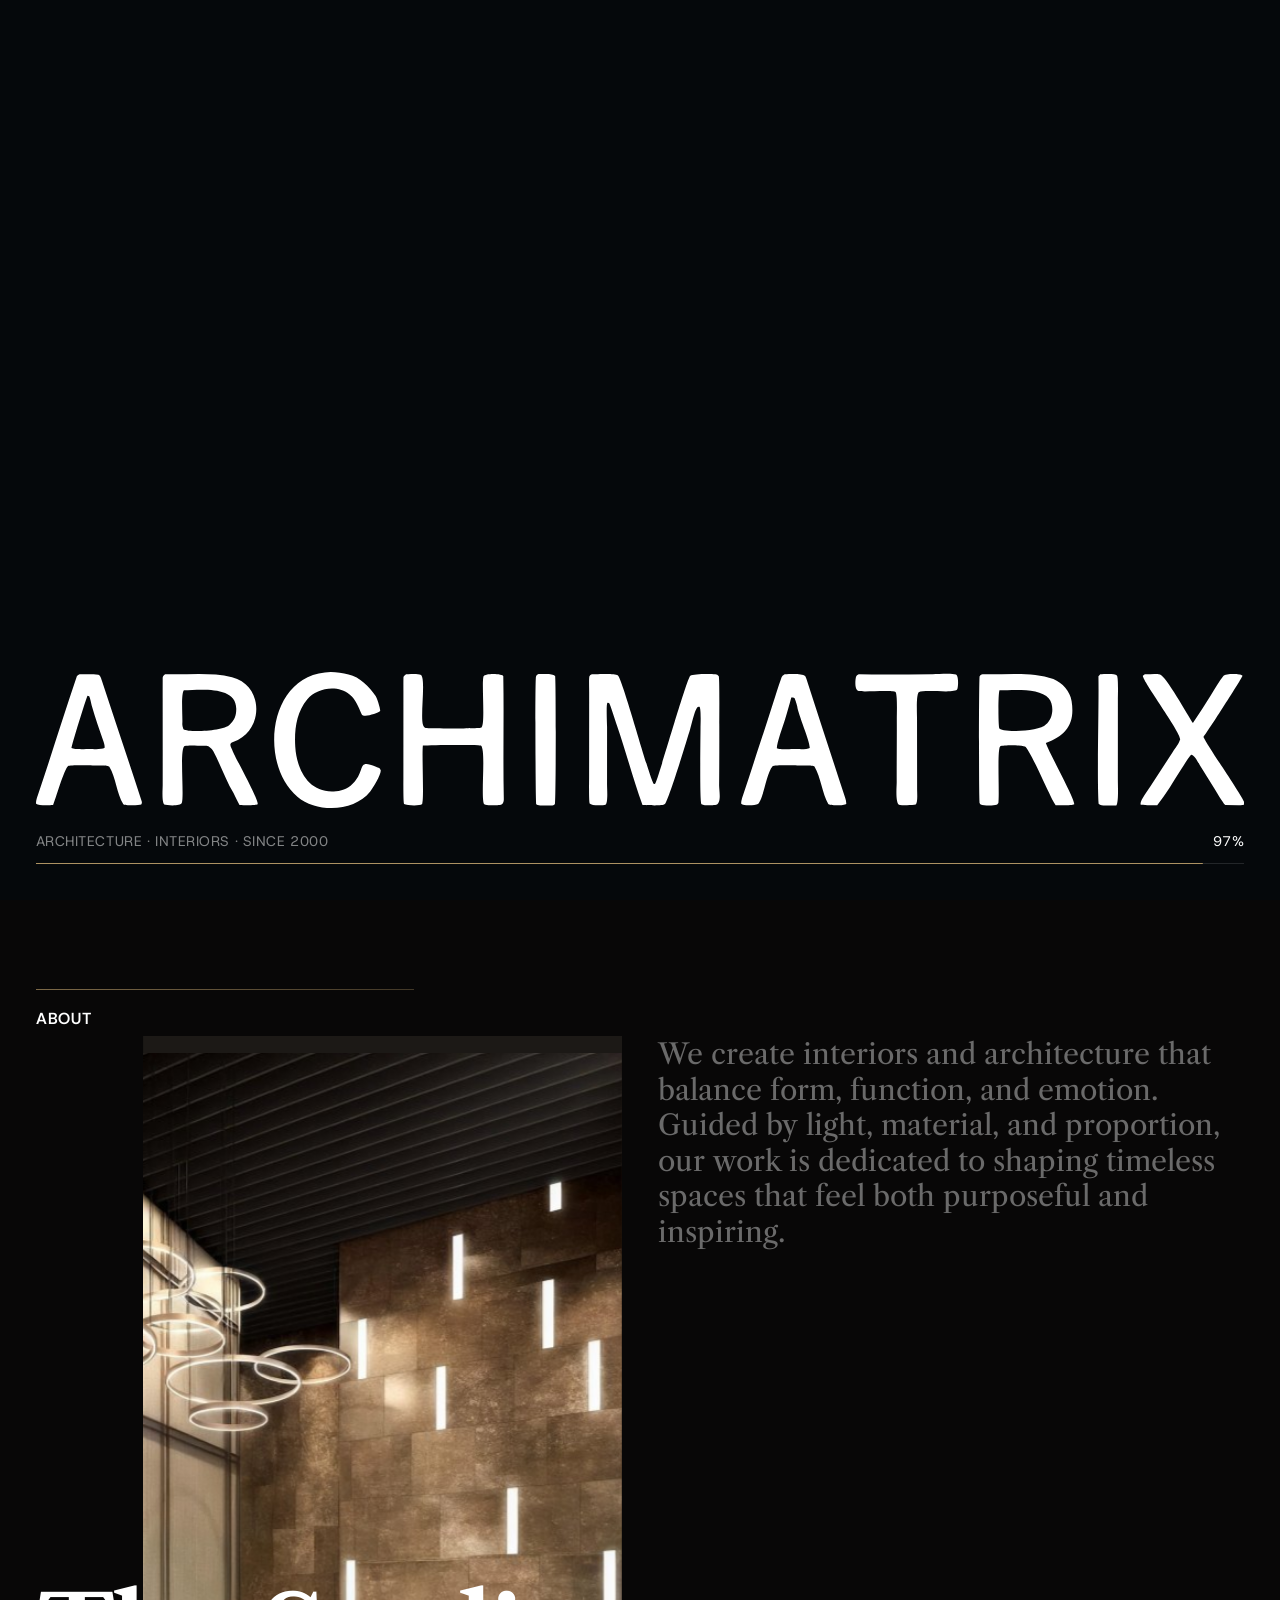
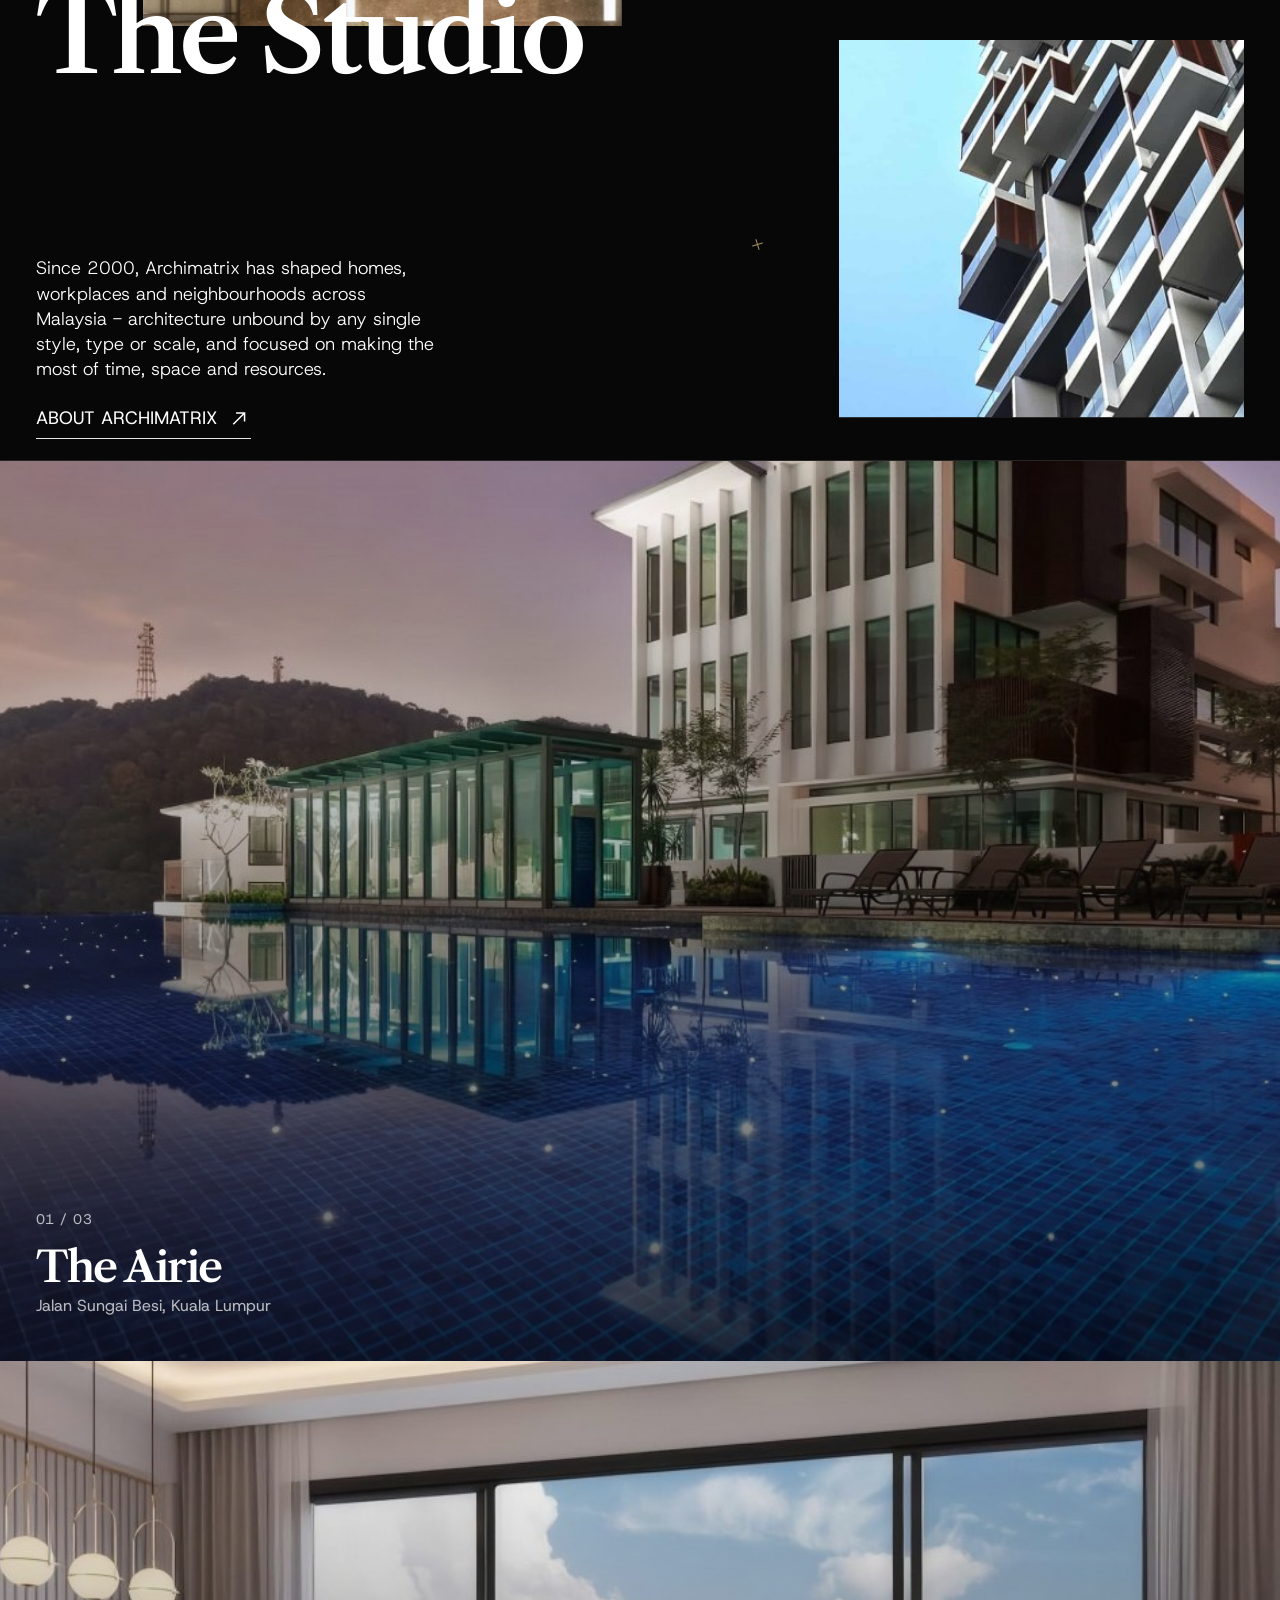
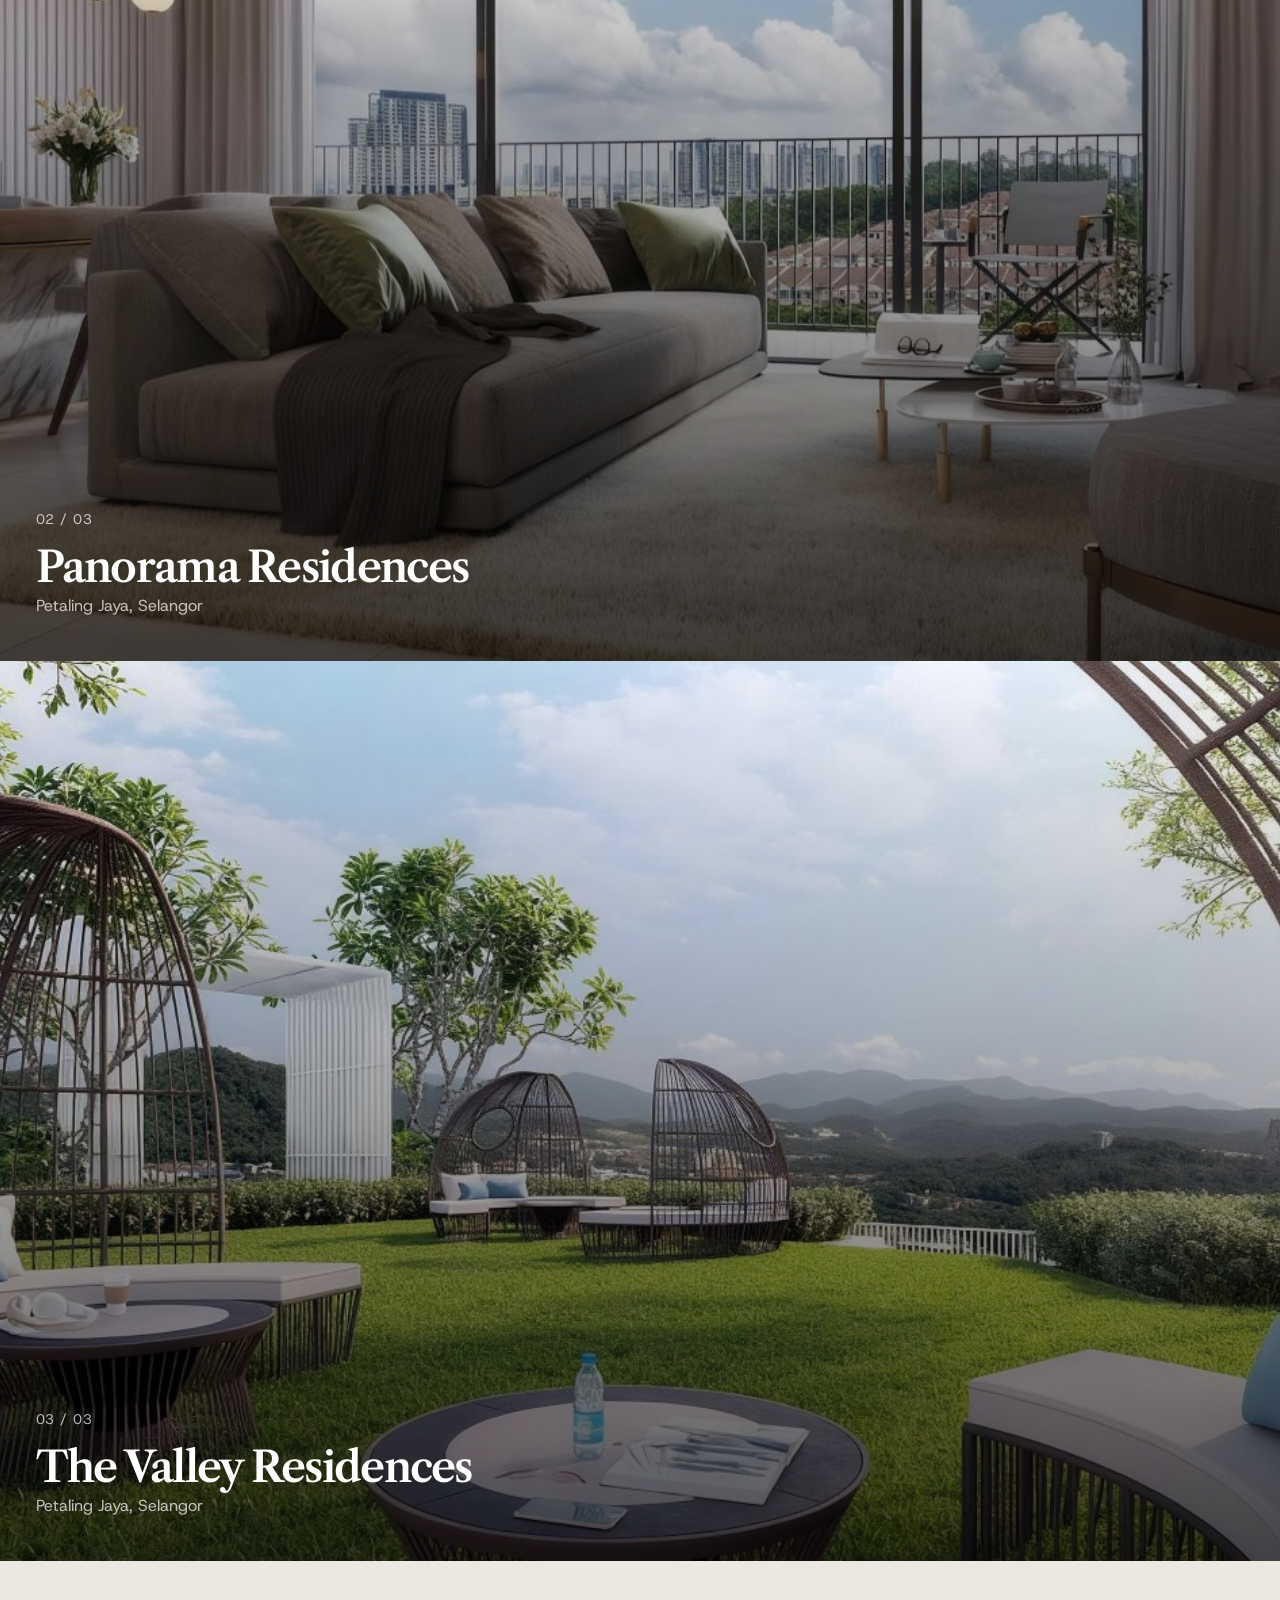
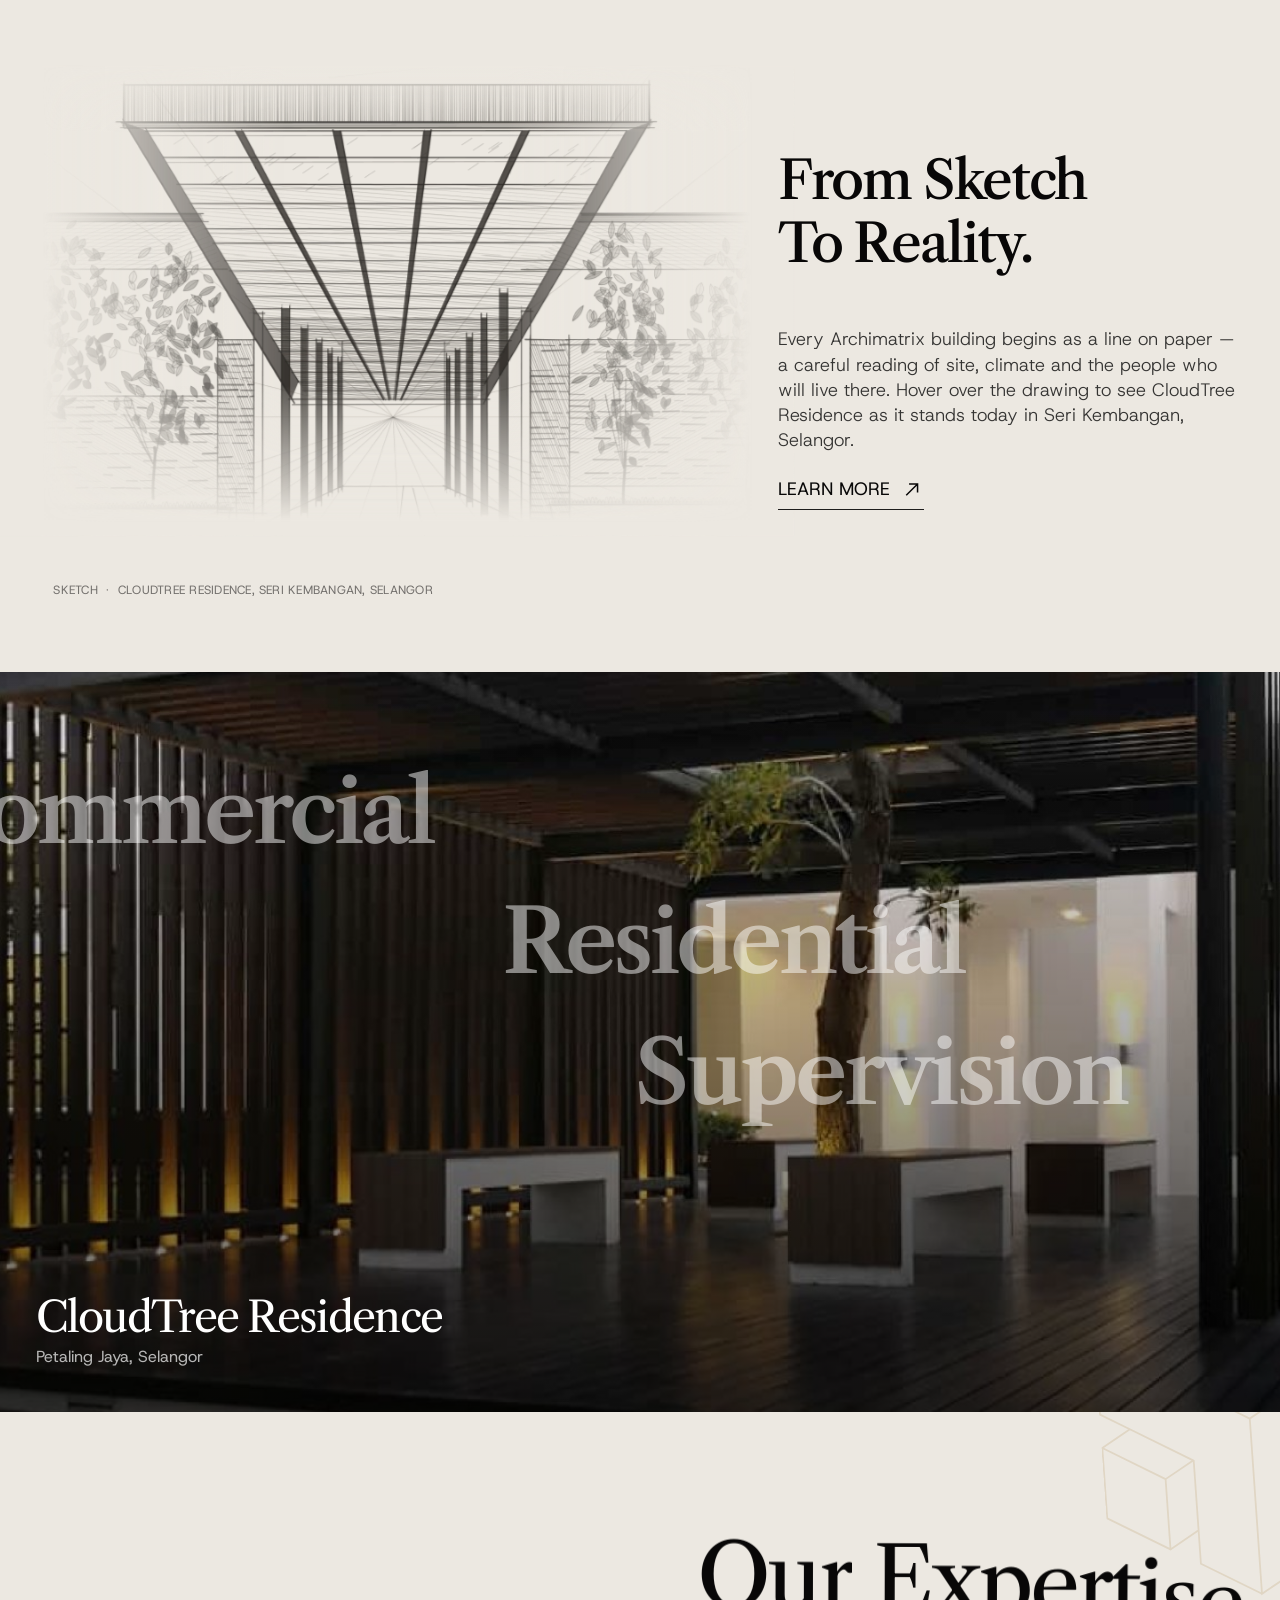
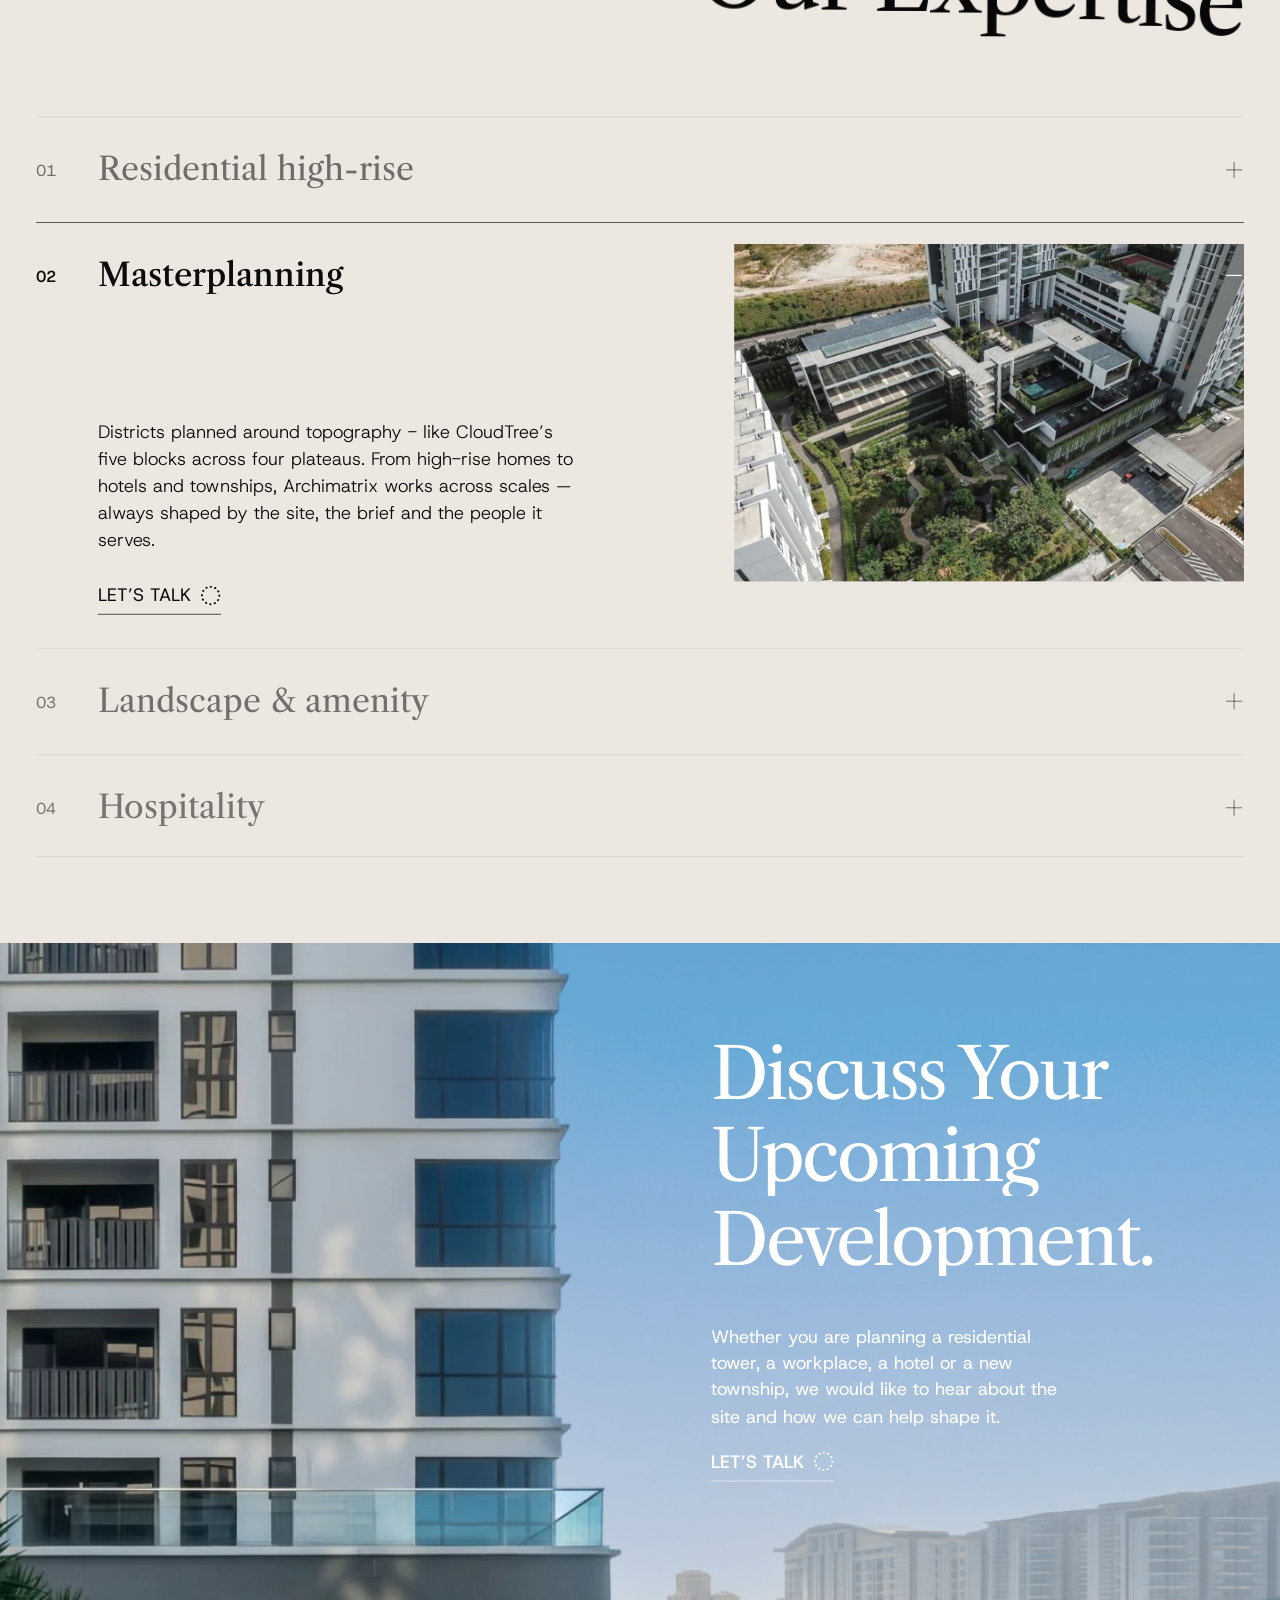
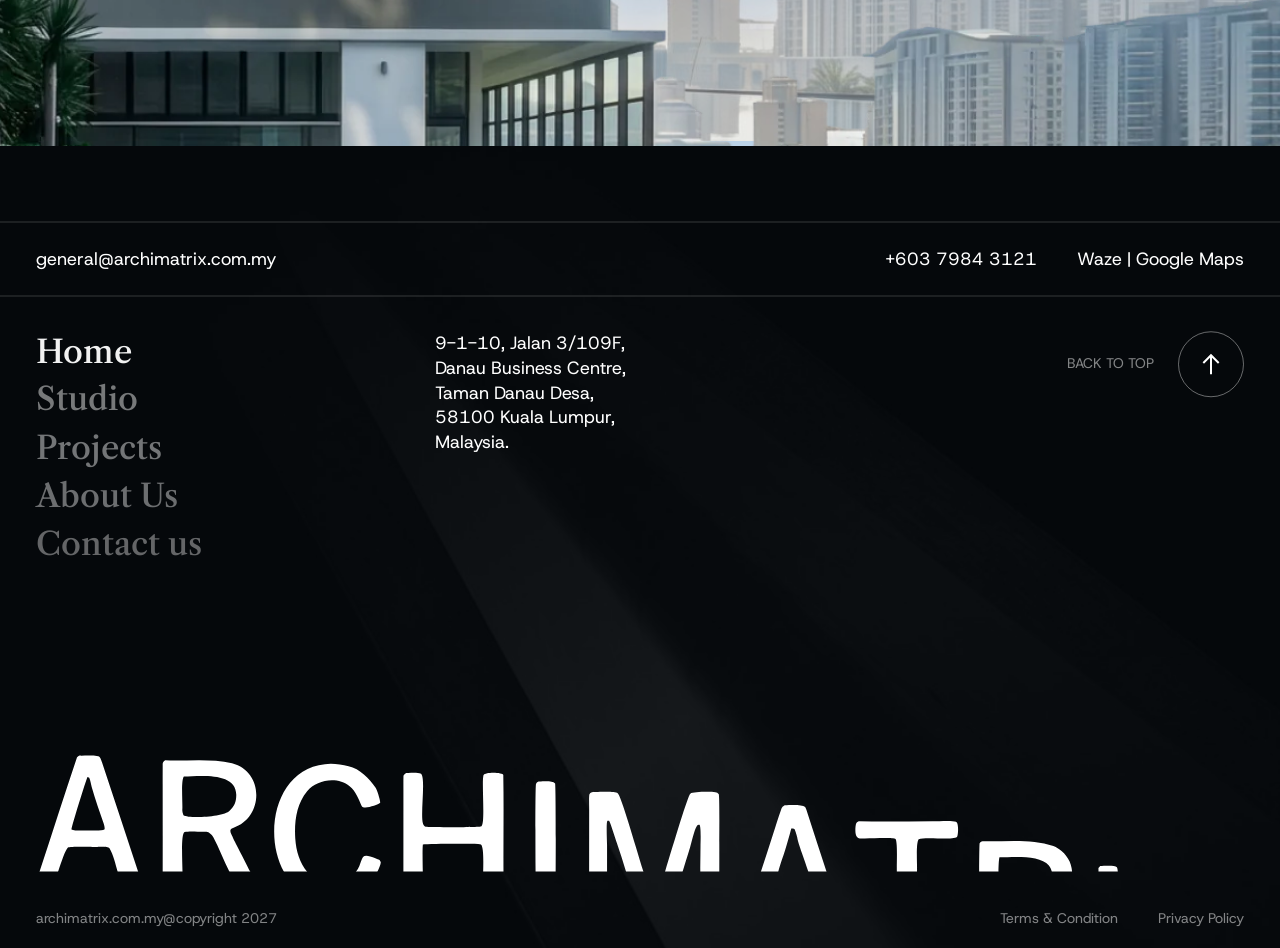
==== commit acf0e460: "Add all Figma images to the Archimatrix site Renders every image node from the Figma design (hero, s" ====
--- a/archimatrix/index.html
+++ b/archimatrix/index.html
@@ -286,7 +286,7 @@
     <section class="contact" id="contact" data-contact>
       <div class="contact__sky" data-contact-sky><img src="assets/img/contact-side.jpg" alt="" loading="lazy"></div>
       <div class="contact__veil"></div>
-      <div class="contact__tower" data-contact-tower><img src="assets/img/contact-bg.png" alt="Residential tower with infinity pool overlooking the city" loading="lazy"></div>
+      <div class="contact__tower" data-contact-tower><img src="assets/img/contact-bg.webp" alt="Residential tower with infinity pool overlooking the city" loading="lazy"></div>
       <div class="contact__panel">
         <h2 class="contact__title" data-split-lines>Discuss Your Upcoming Development.</h2>
         <div class="contact__text">
@@ -301,7 +301,7 @@
 
   <!-- ============ FOOTER (curtain reveal) ============ -->
   <footer class="footer" data-footer>
-    <div class="footer__texture" aria-hidden="true" data-footer-texture><img src="assets/img/footer-texture.png" alt="" loading="lazy"></div>
+    <div class="footer__texture" aria-hidden="true" data-footer-texture><img src="assets/img/footer-texture.jpg" alt="" loading="lazy"></div>
 
     <div class="footer__bar footer__bar--top">
       <a href="mailto:general@archimatrix.com.my" class="u-hover">general@archimatrix.com.my</a>
--- a/archimatrix/assets/css/main.css
+++ b/archimatrix/assets/css/main.css
@@ -569,7 +569,7 @@
 
 /* ---------- Footer ---------- */
 .footer { position: relative; overflow: hidden; background: var(--night); min-height: calc(856 * var(--px)); }
-.footer__texture { opacity: .3; position: absolute; left: calc(-1120 * var(--px)); top: calc(-1260 * var(--px)); width: calc(4238.627 * var(--px)); height: calc(4081 * var(--px)); pointer-events: none; mix-blend-mode: luminosity; }
+.footer__texture { opacity: .3; position: absolute; inset: 0; pointer-events: none; mix-blend-mode: luminosity; }
 .footer__texture img { width: 100%; height: 100%; object-fit: cover; }
 
 .footer__bar { position: relative; display: flex; align-items: center; justify-content: space-between; padding: 24px var(--gutter); gap: 16px 40px; flex-wrap: wrap; }
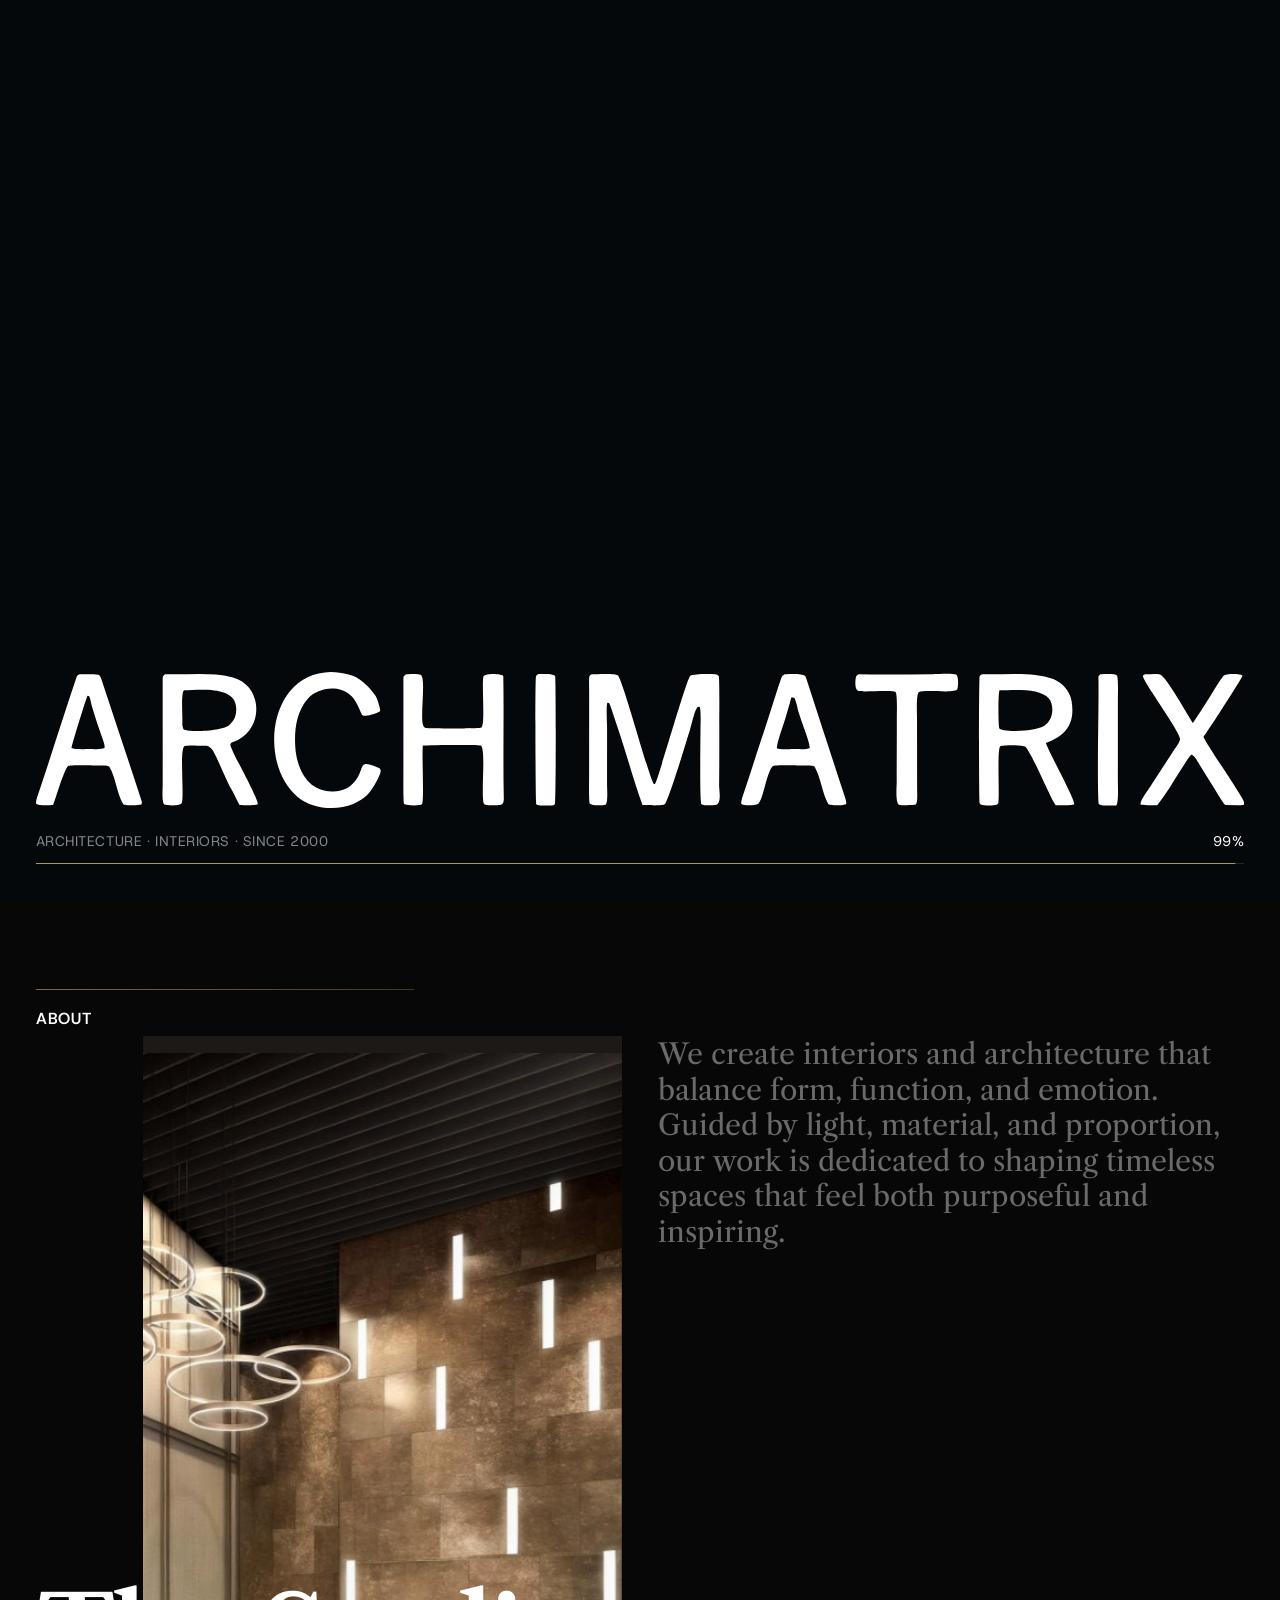
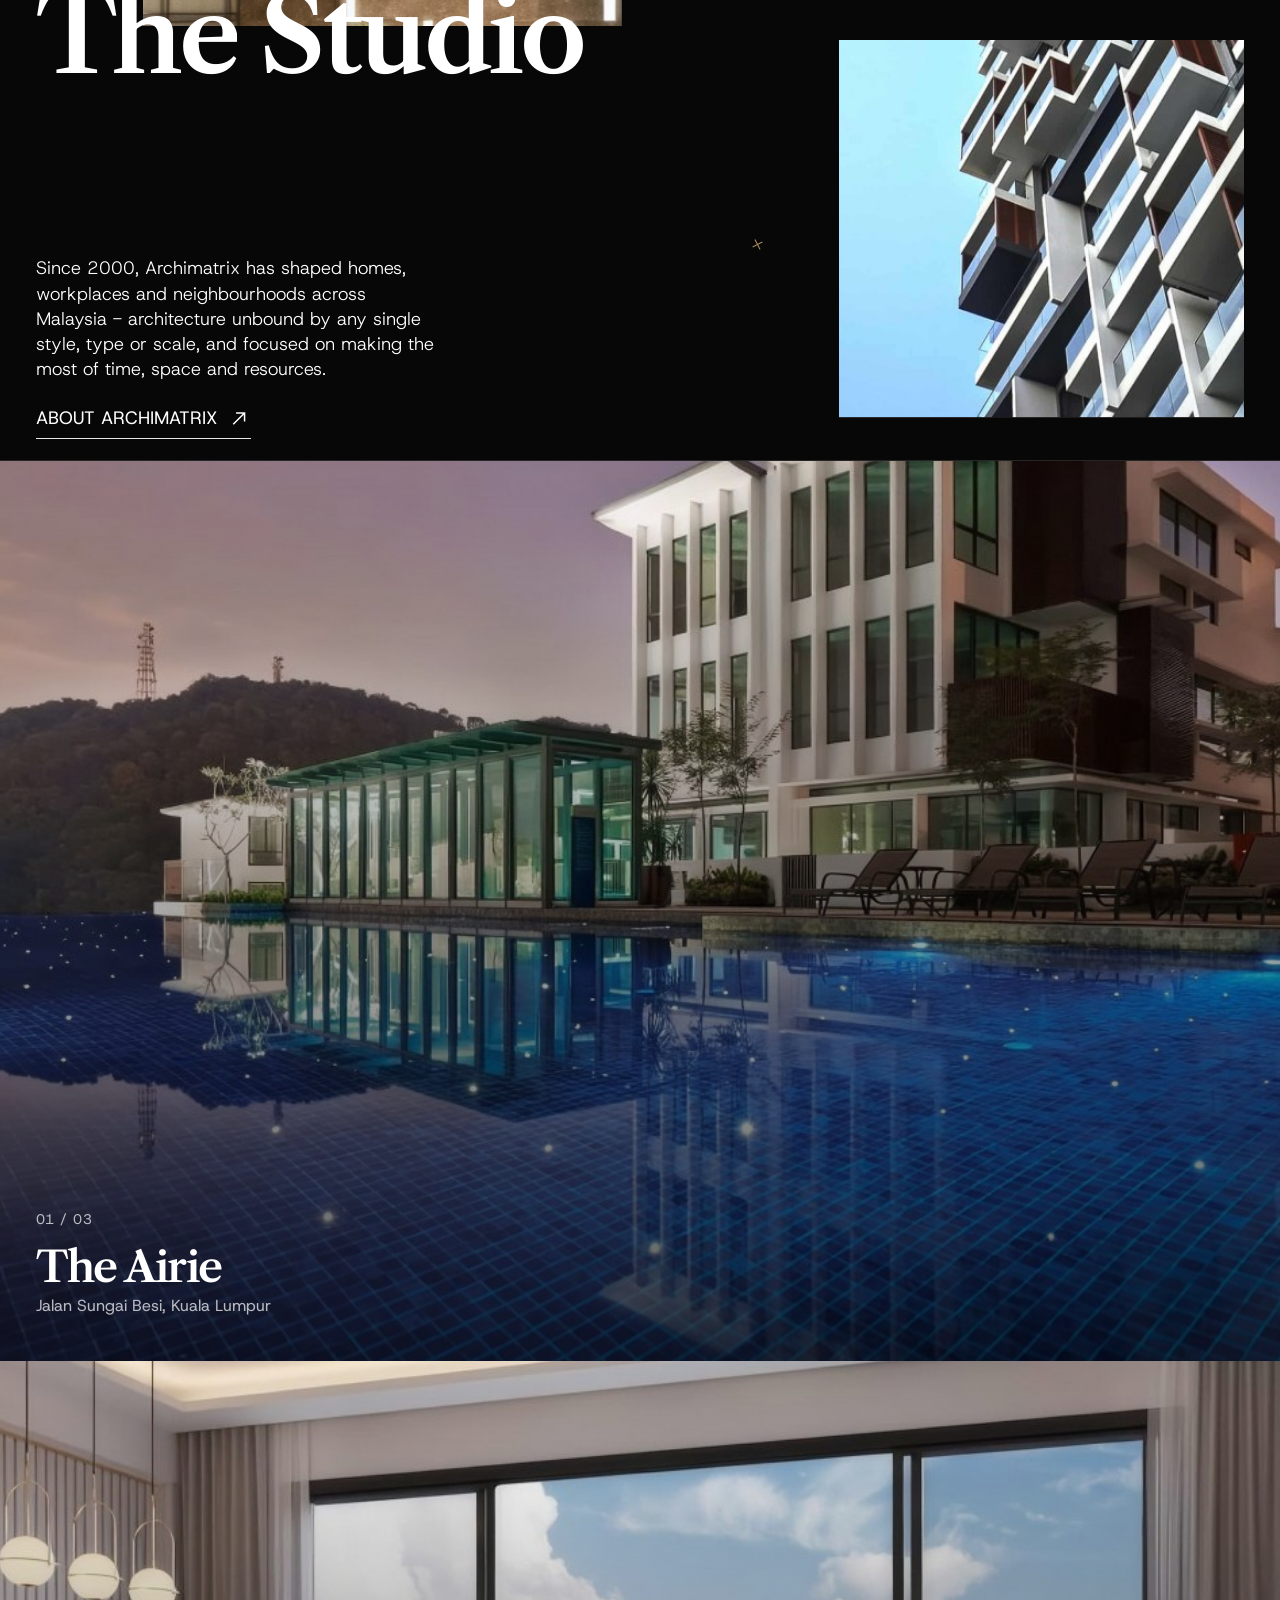
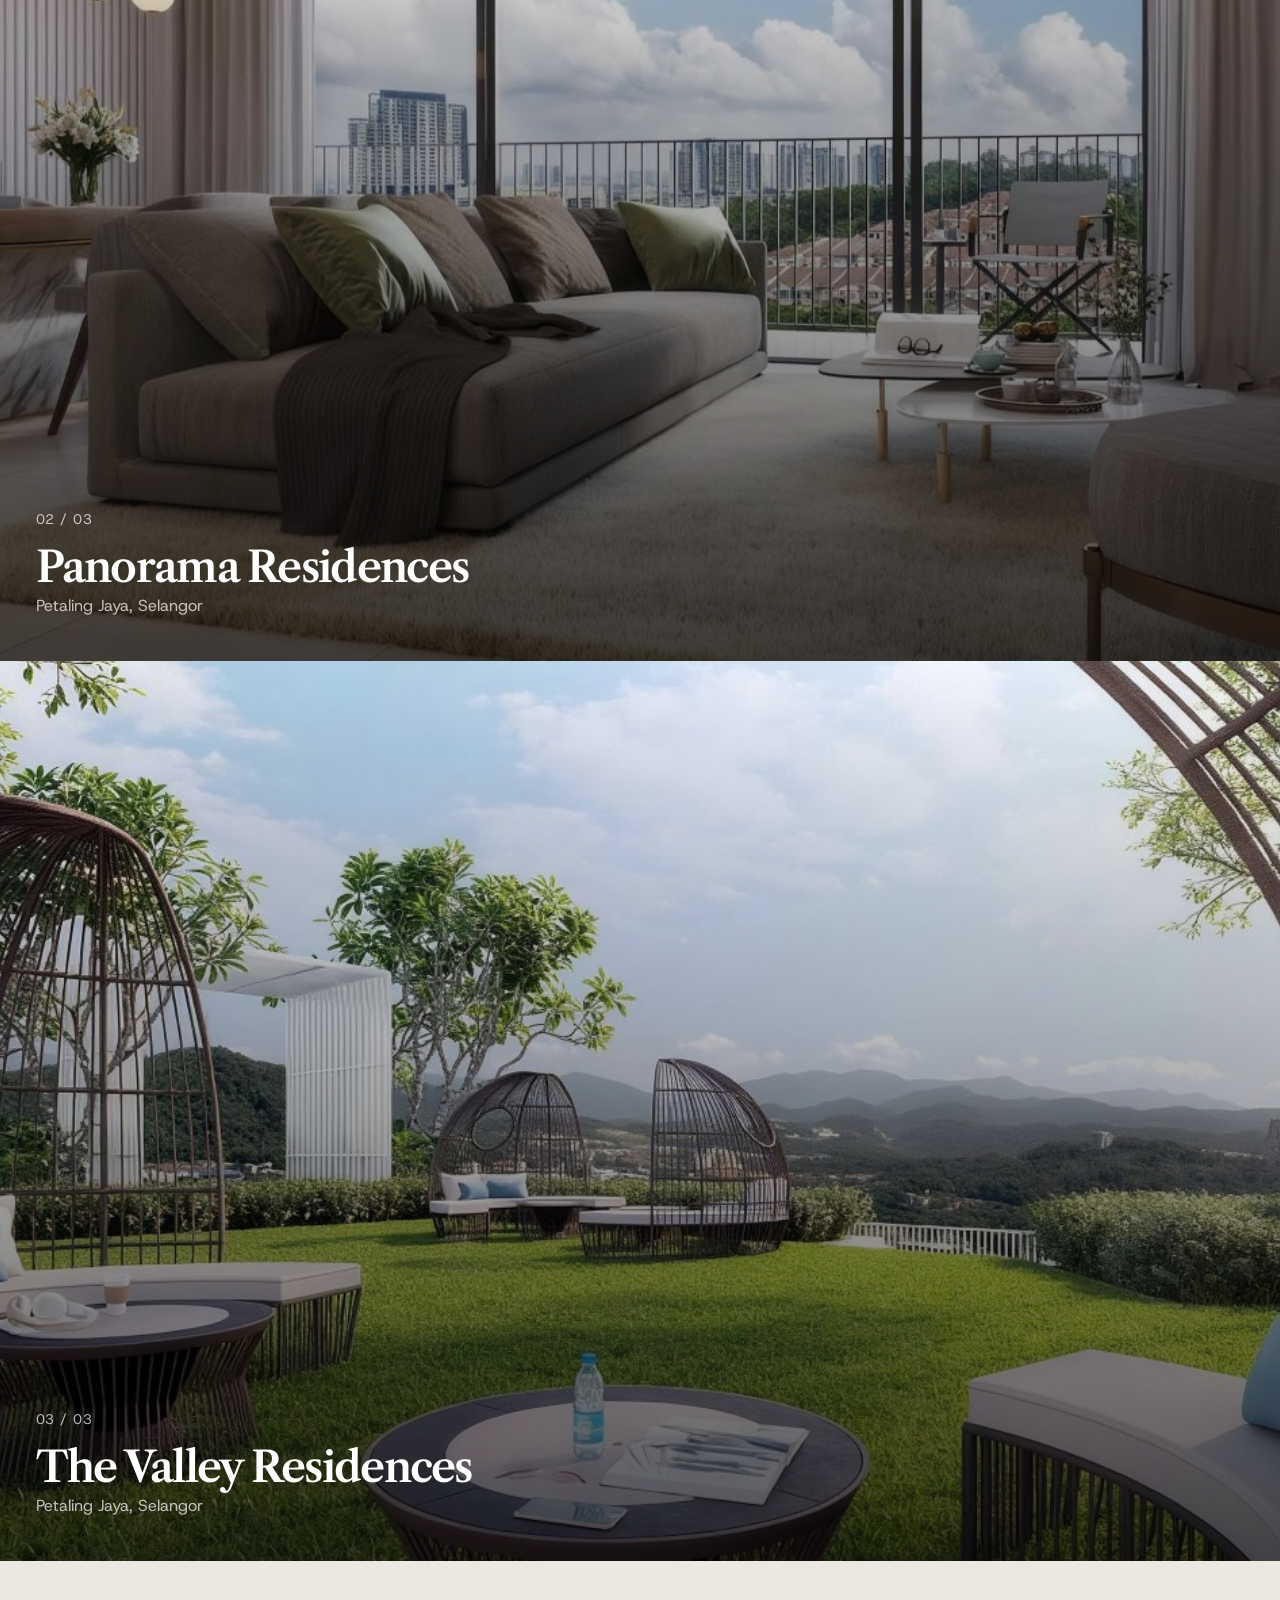
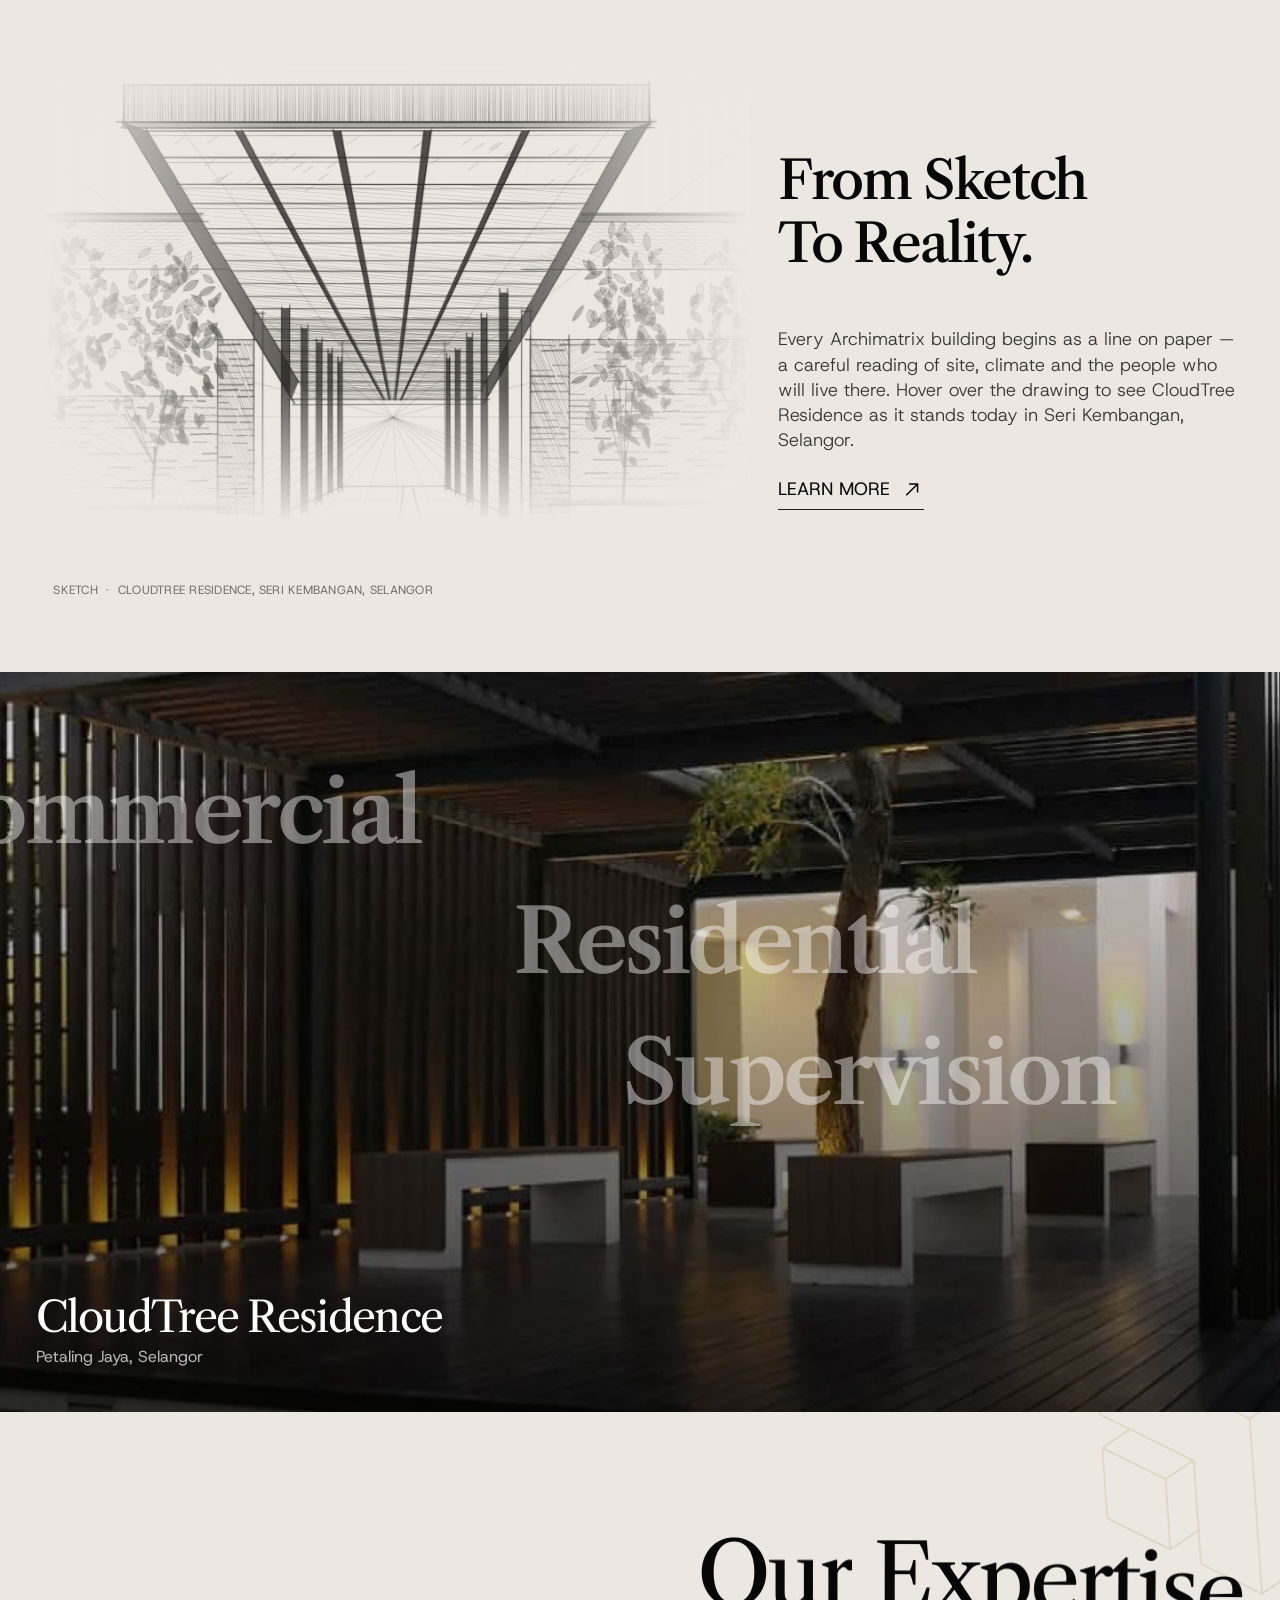
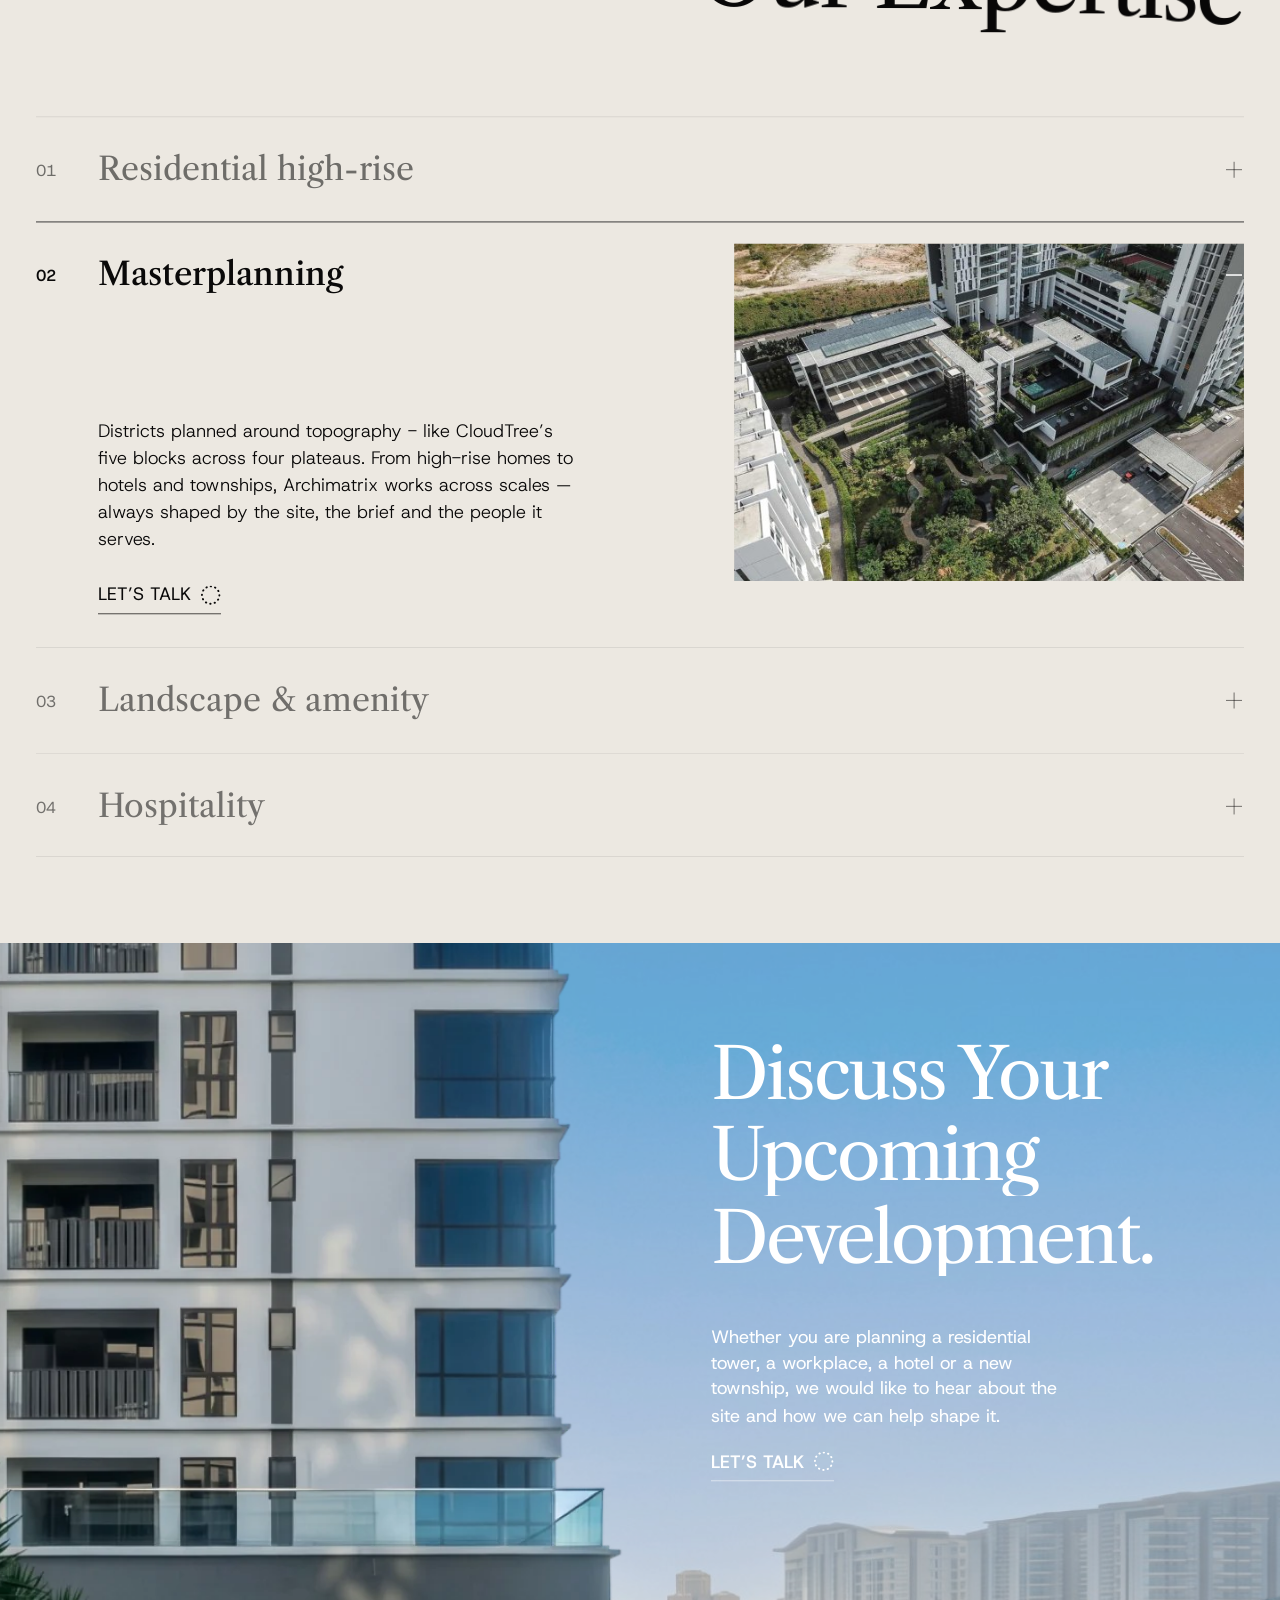
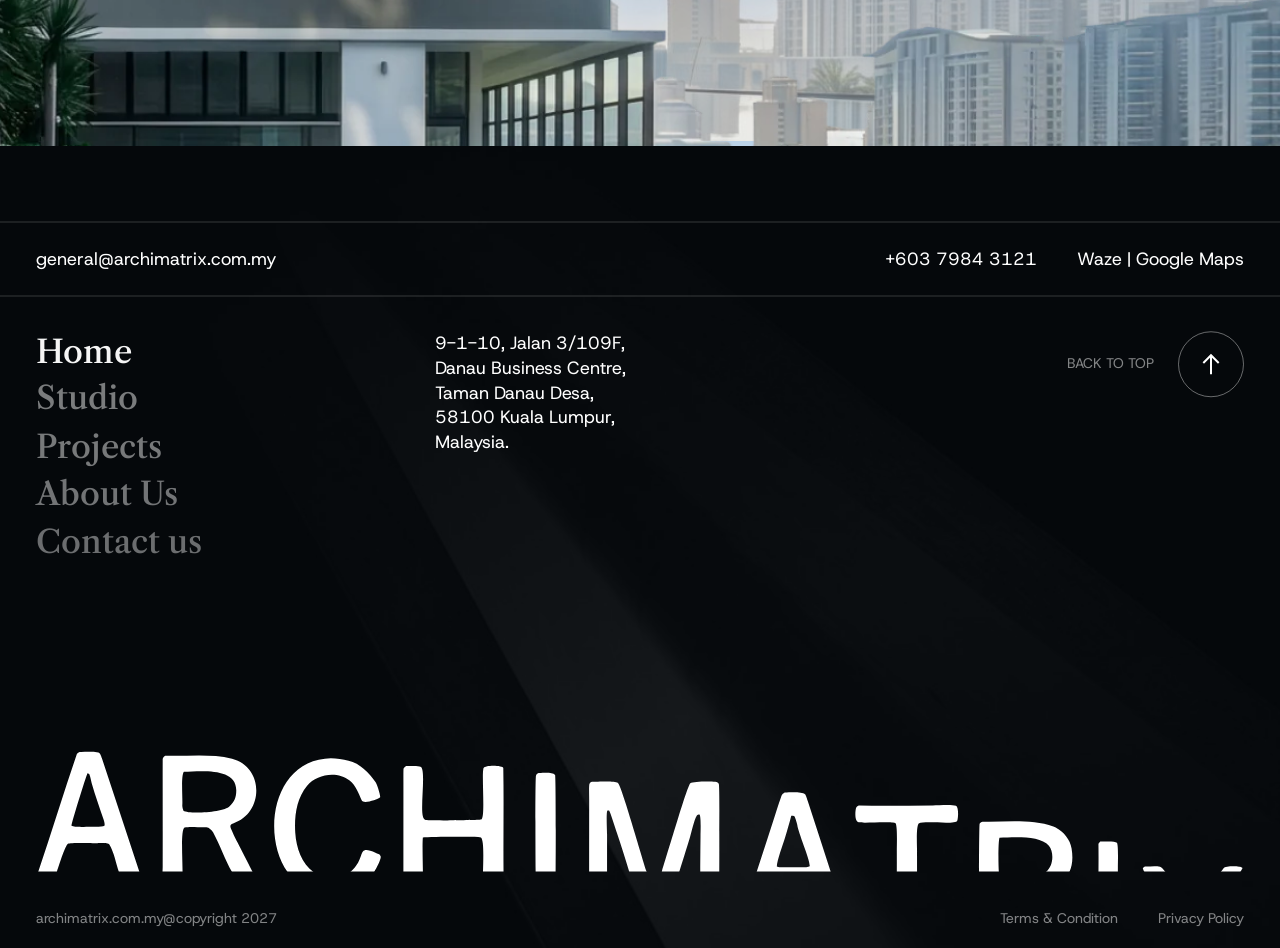
==== commit 19f71cfd: "Add loader failsafe and .nojekyll for GitHub Pages Reveal the page if the animation boot throws, GSA" ====
--- a/archimatrix/index.html
+++ b/archimatrix/index.html
@@ -1,7 +1,14 @@
 <!DOCTYPE html>
 <html lang="en" class="is-loading">
 <head>
-  <script>document.documentElement.classList.add("js")</script>
+  <script>
+    document.documentElement.classList.add("js");
+    // Failsafe independent of GSAP: reveal the page if scripts fail to run
+    setTimeout(function () {
+      var l = document.querySelector("[data-loader]");
+      if (l) { l.remove(); document.documentElement.classList.remove("is-loading"); document.documentElement.classList.add("reveal-all"); }
+    }, 9000);
+  </script>
   <meta charset="UTF-8">
   <meta name="viewport" content="width=device-width, initial-scale=1">
   <title>Archimatrix — Architecture &amp; Interiors, Kuala Lumpur</title>
--- a/archimatrix/assets/css/main.css
+++ b/archimatrix/assets/css/main.css
@@ -132,6 +132,7 @@
 
 /* Pre-JS hidden states (revealed by main.js once split/animated) */
 .js [data-split-lines], .js [data-split-chars], .js [data-fade], .js .hero__title, .js .hero__caption, .js .hero__pager, .js .header { visibility: hidden; }
+.reveal-all [data-split-lines], .reveal-all [data-split-chars], .reveal-all [data-fade], .reveal-all .hero__title, .reveal-all .hero__caption, .reveal-all .hero__pager, .reveal-all .header { visibility: visible !important; }
 
 /* ---------- Preloader ---------- */
 .loader {
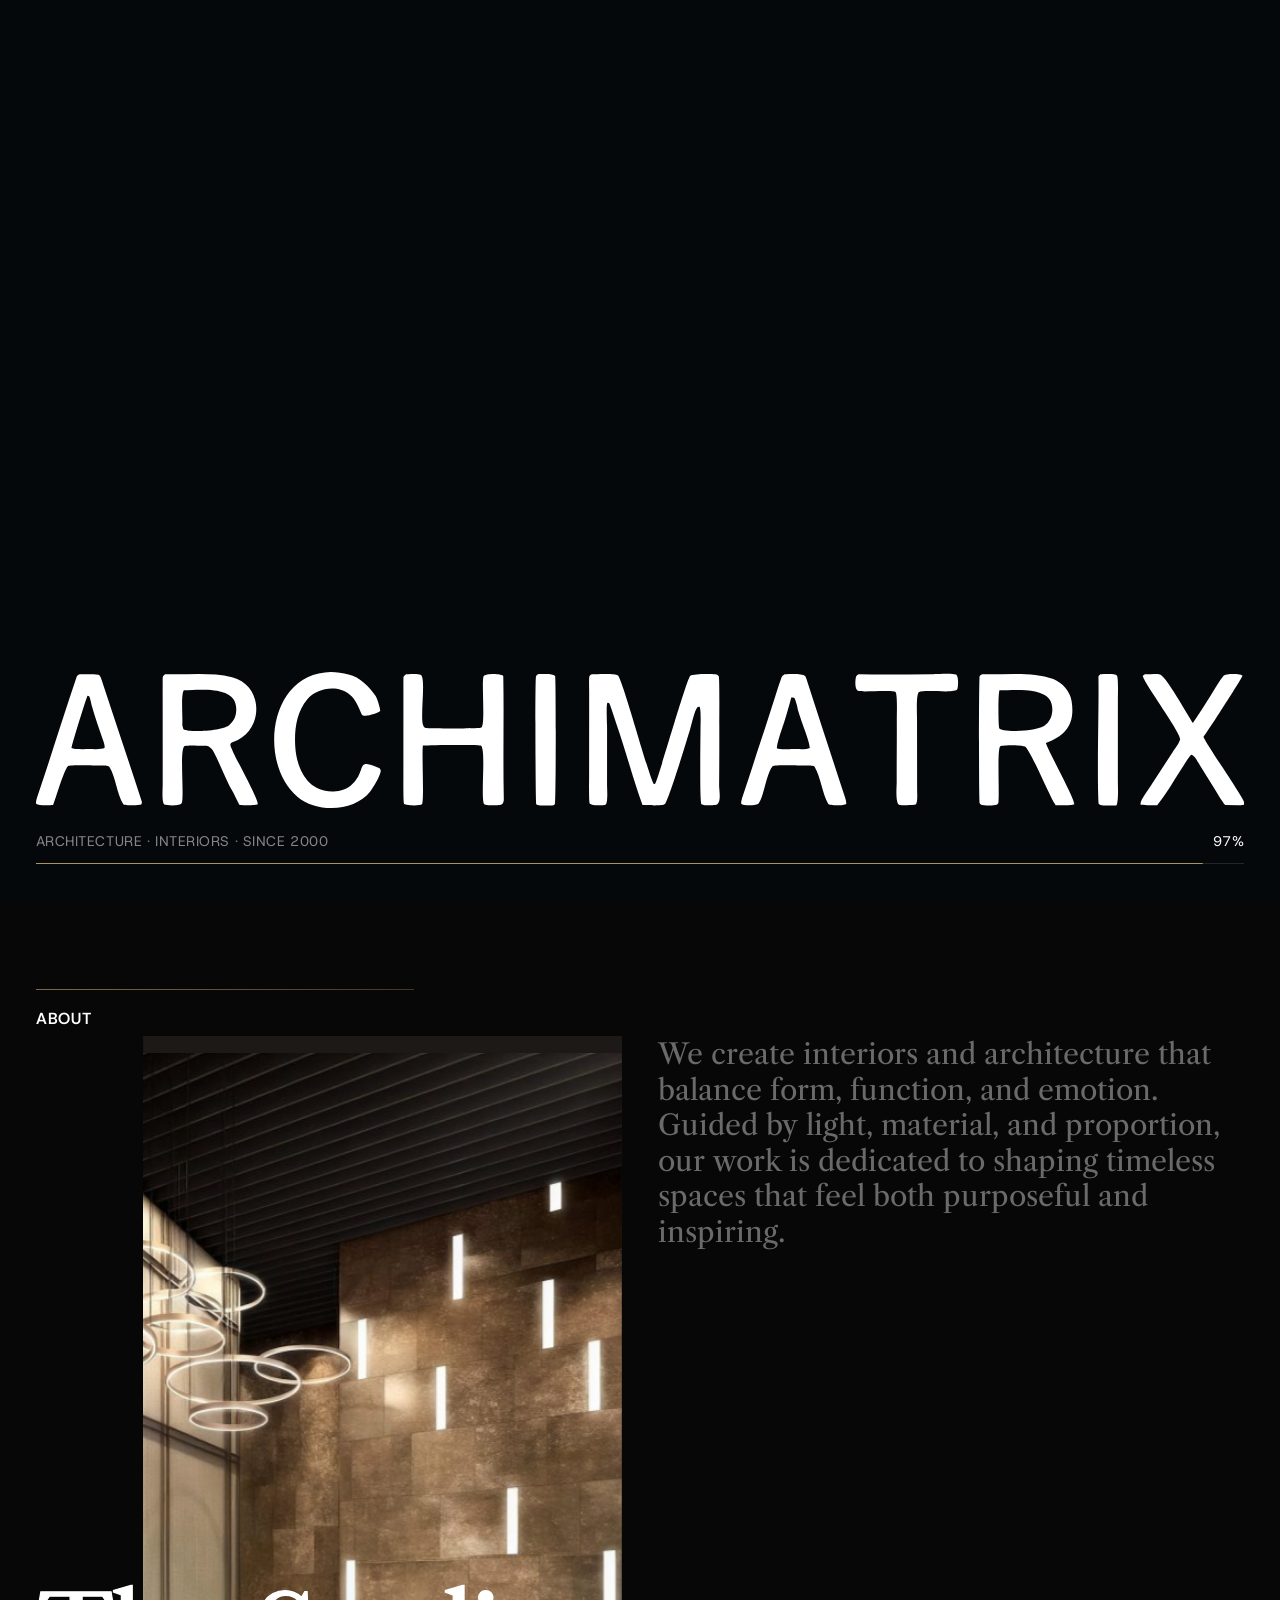
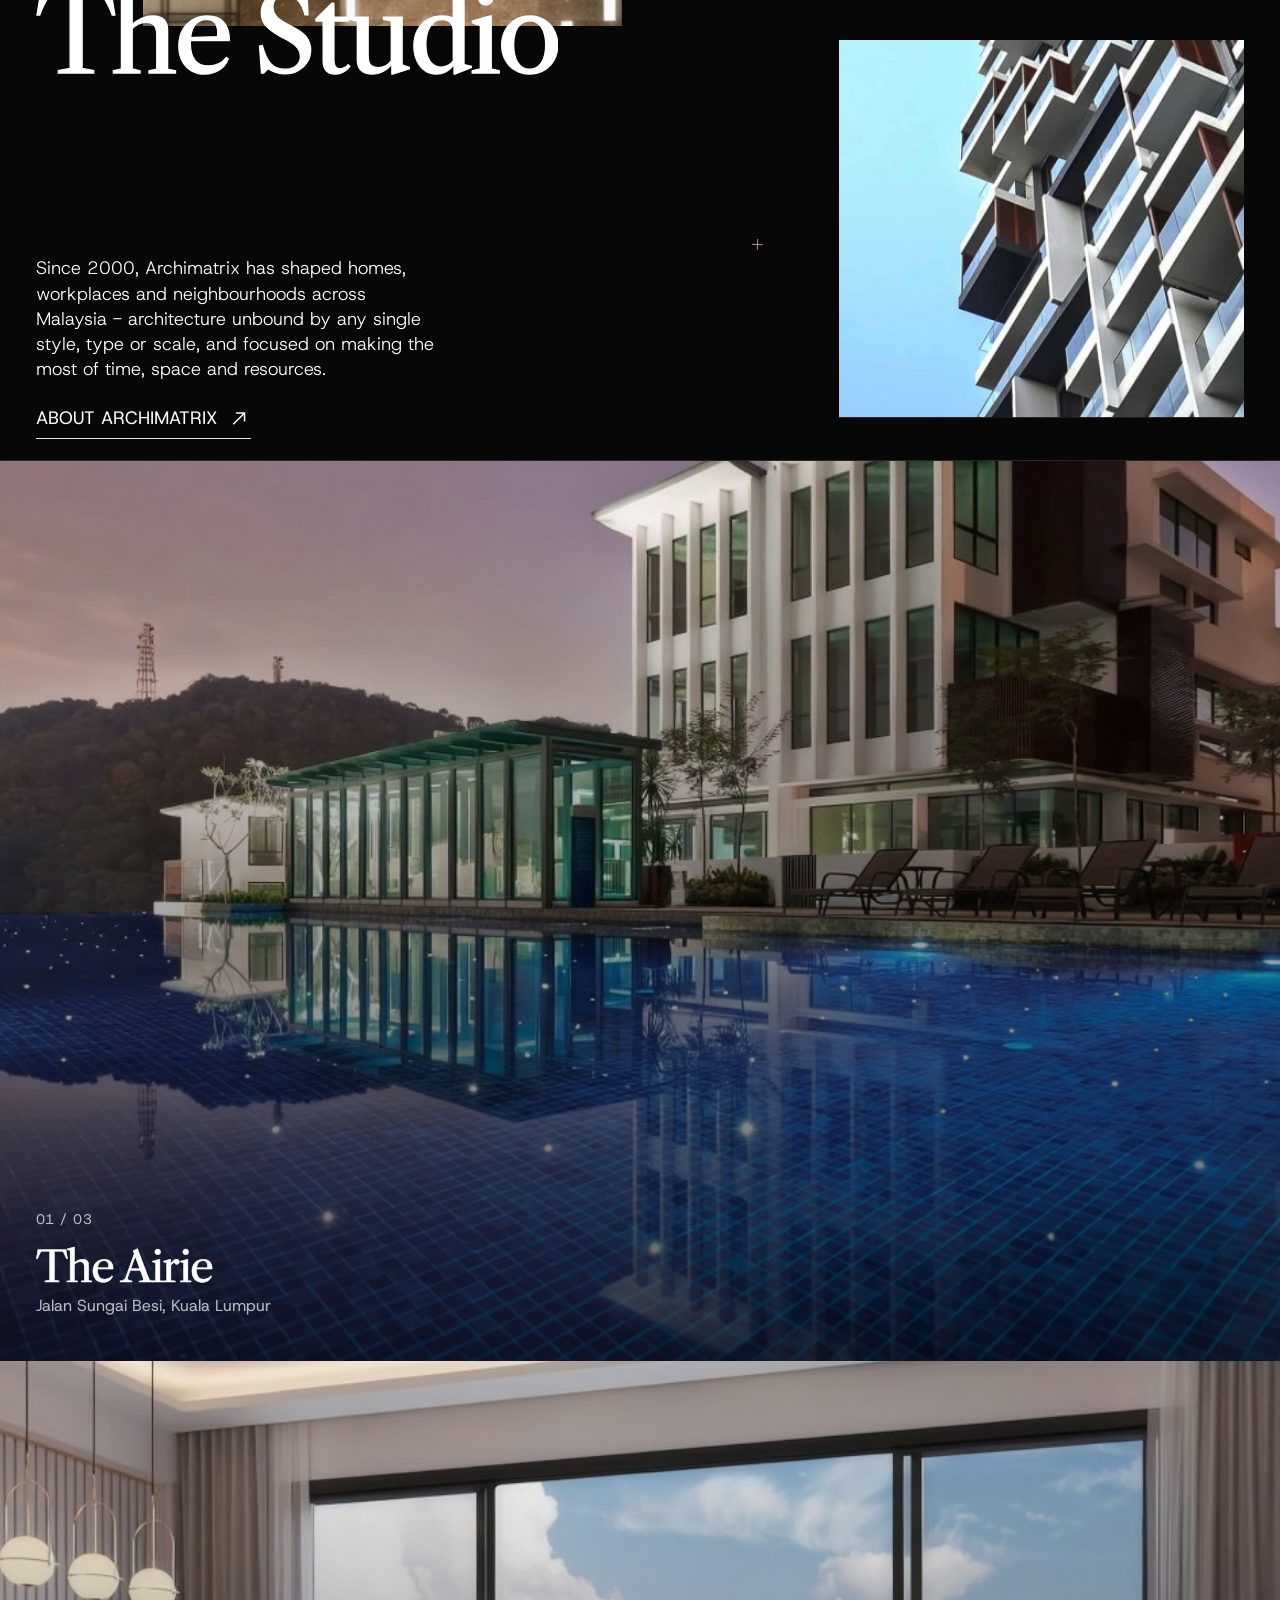
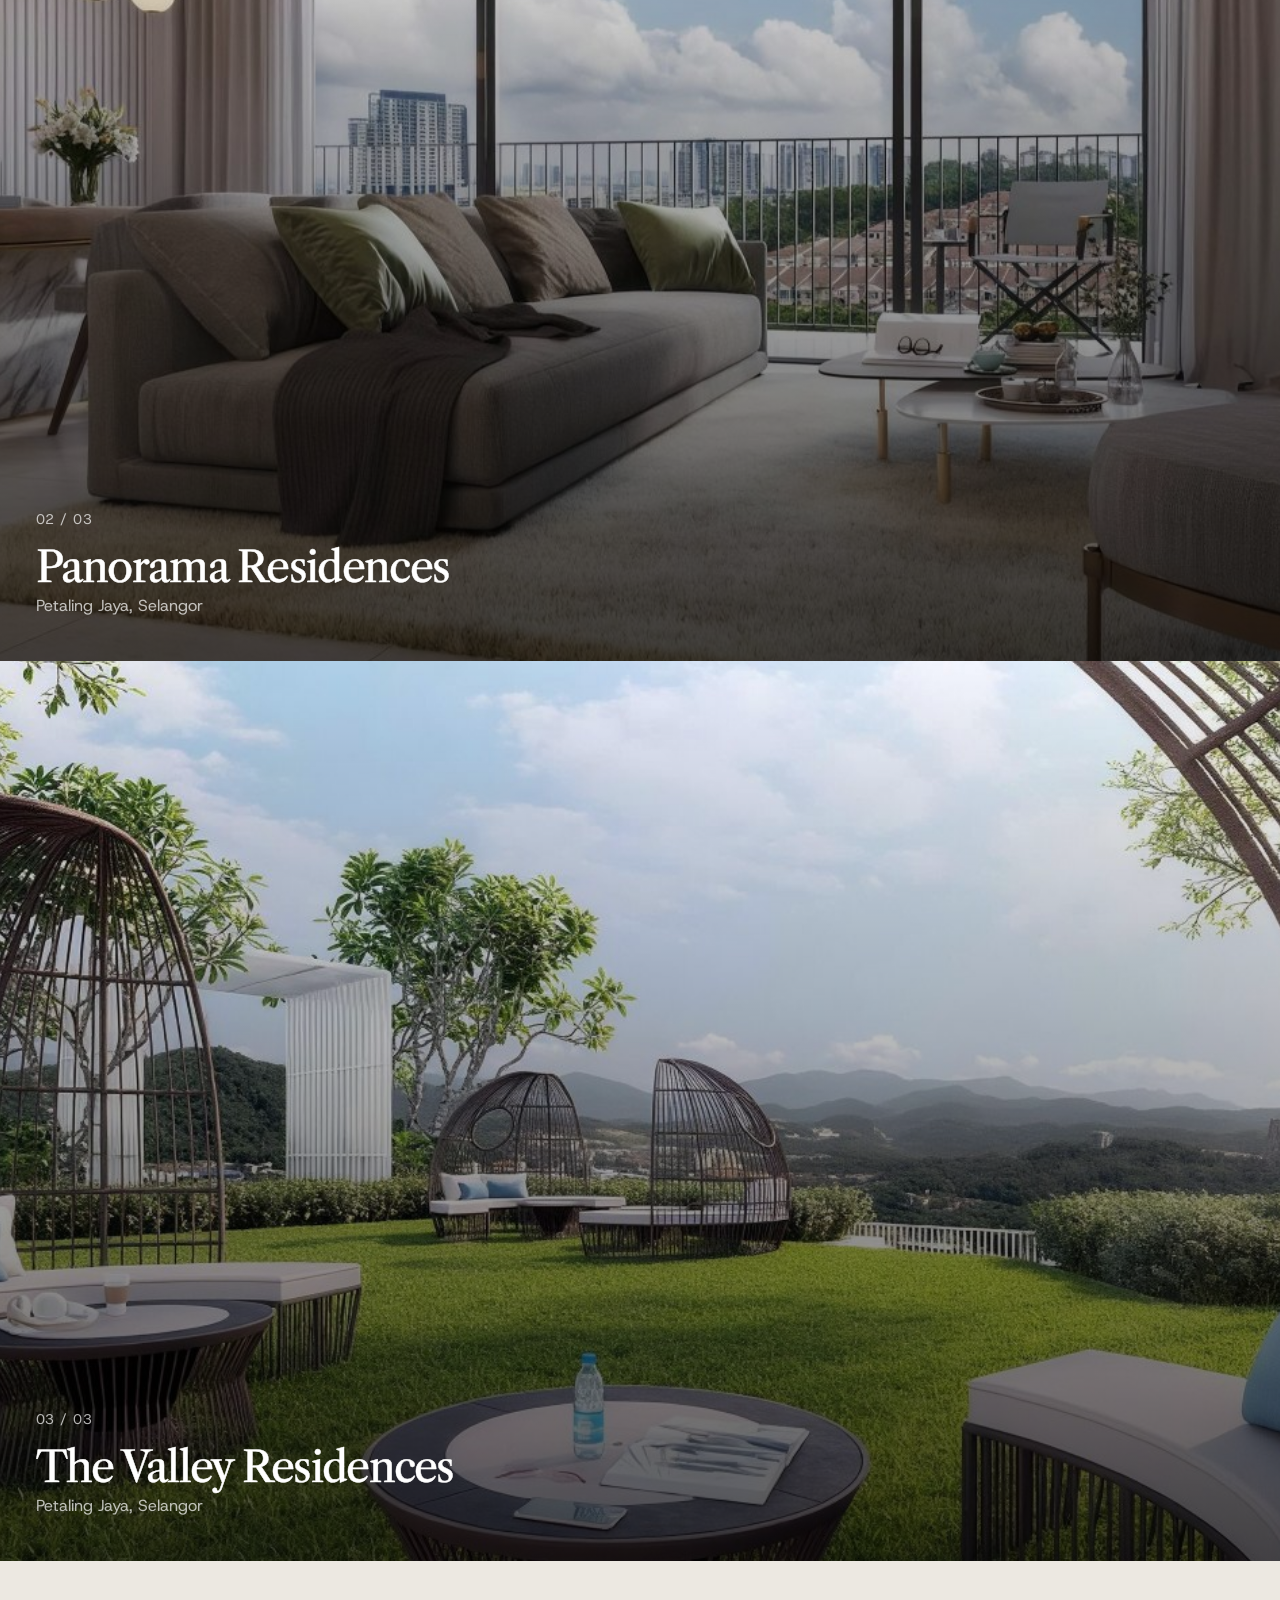
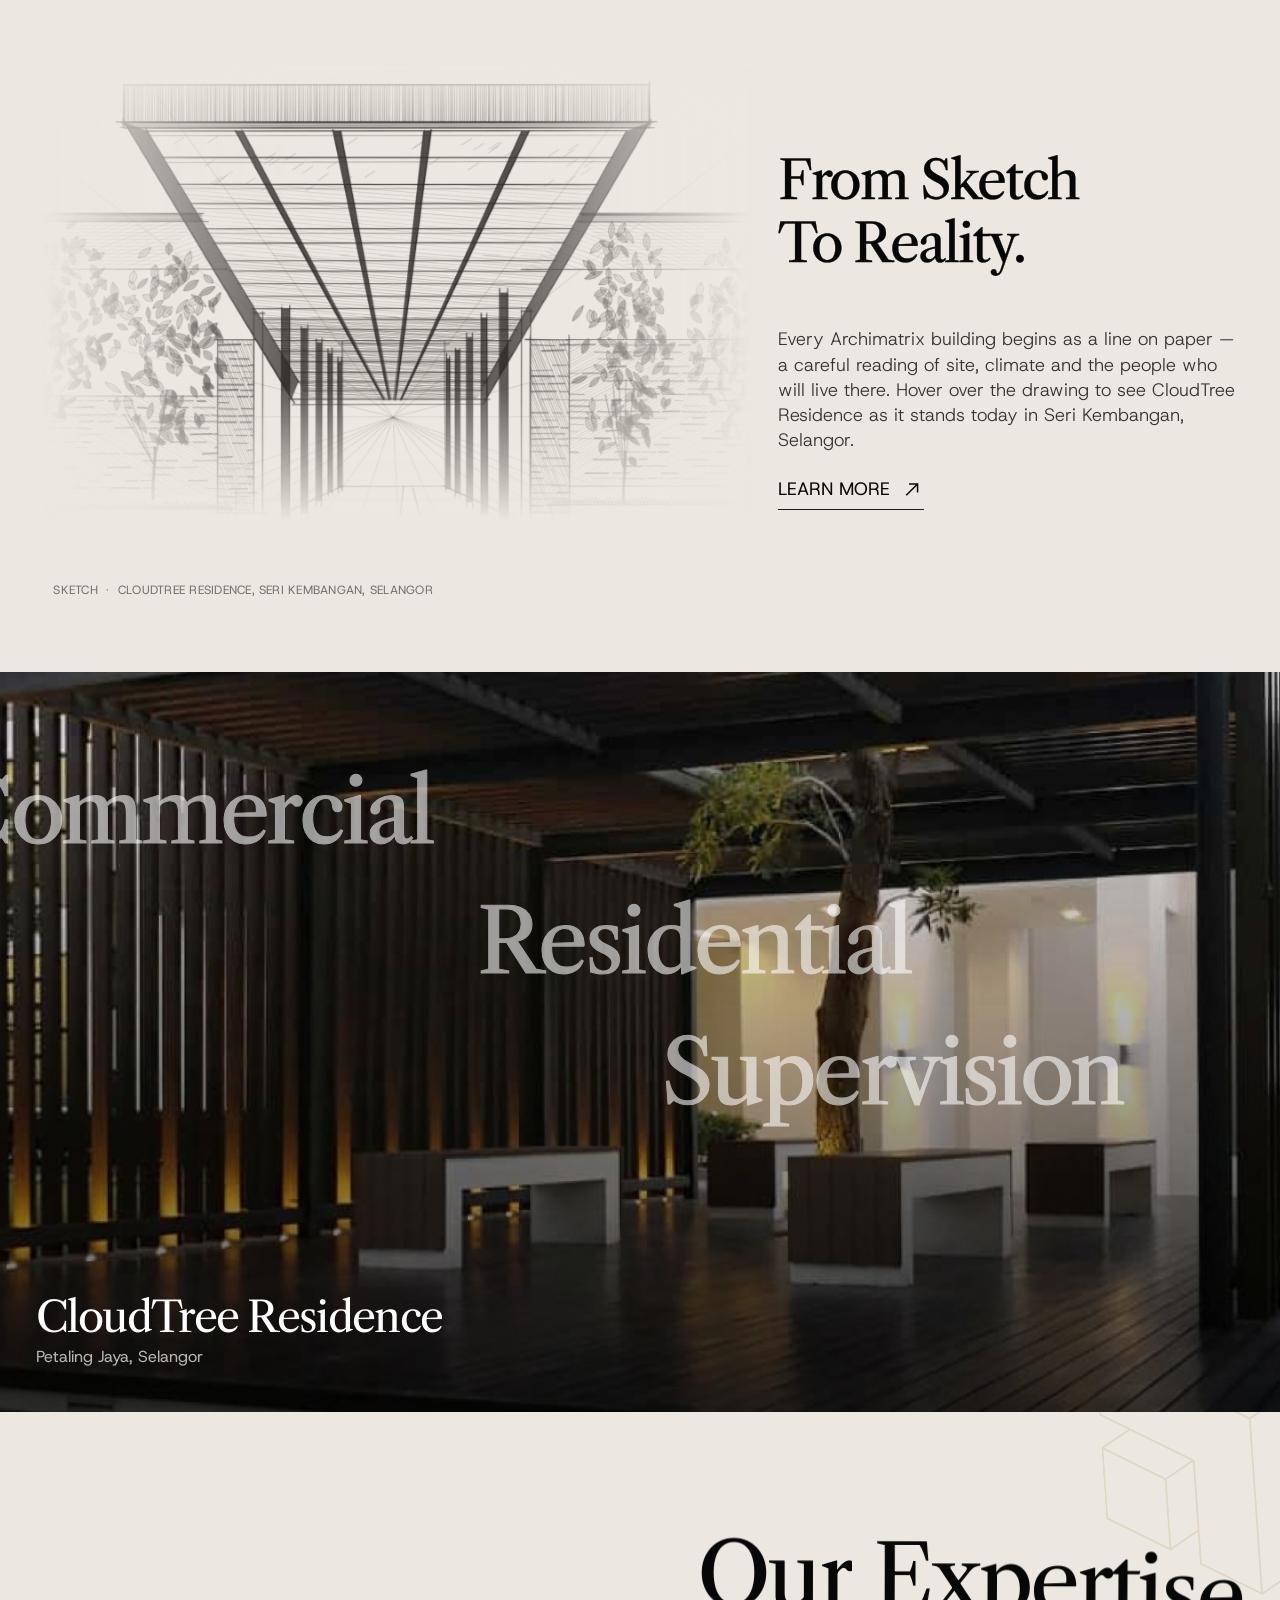
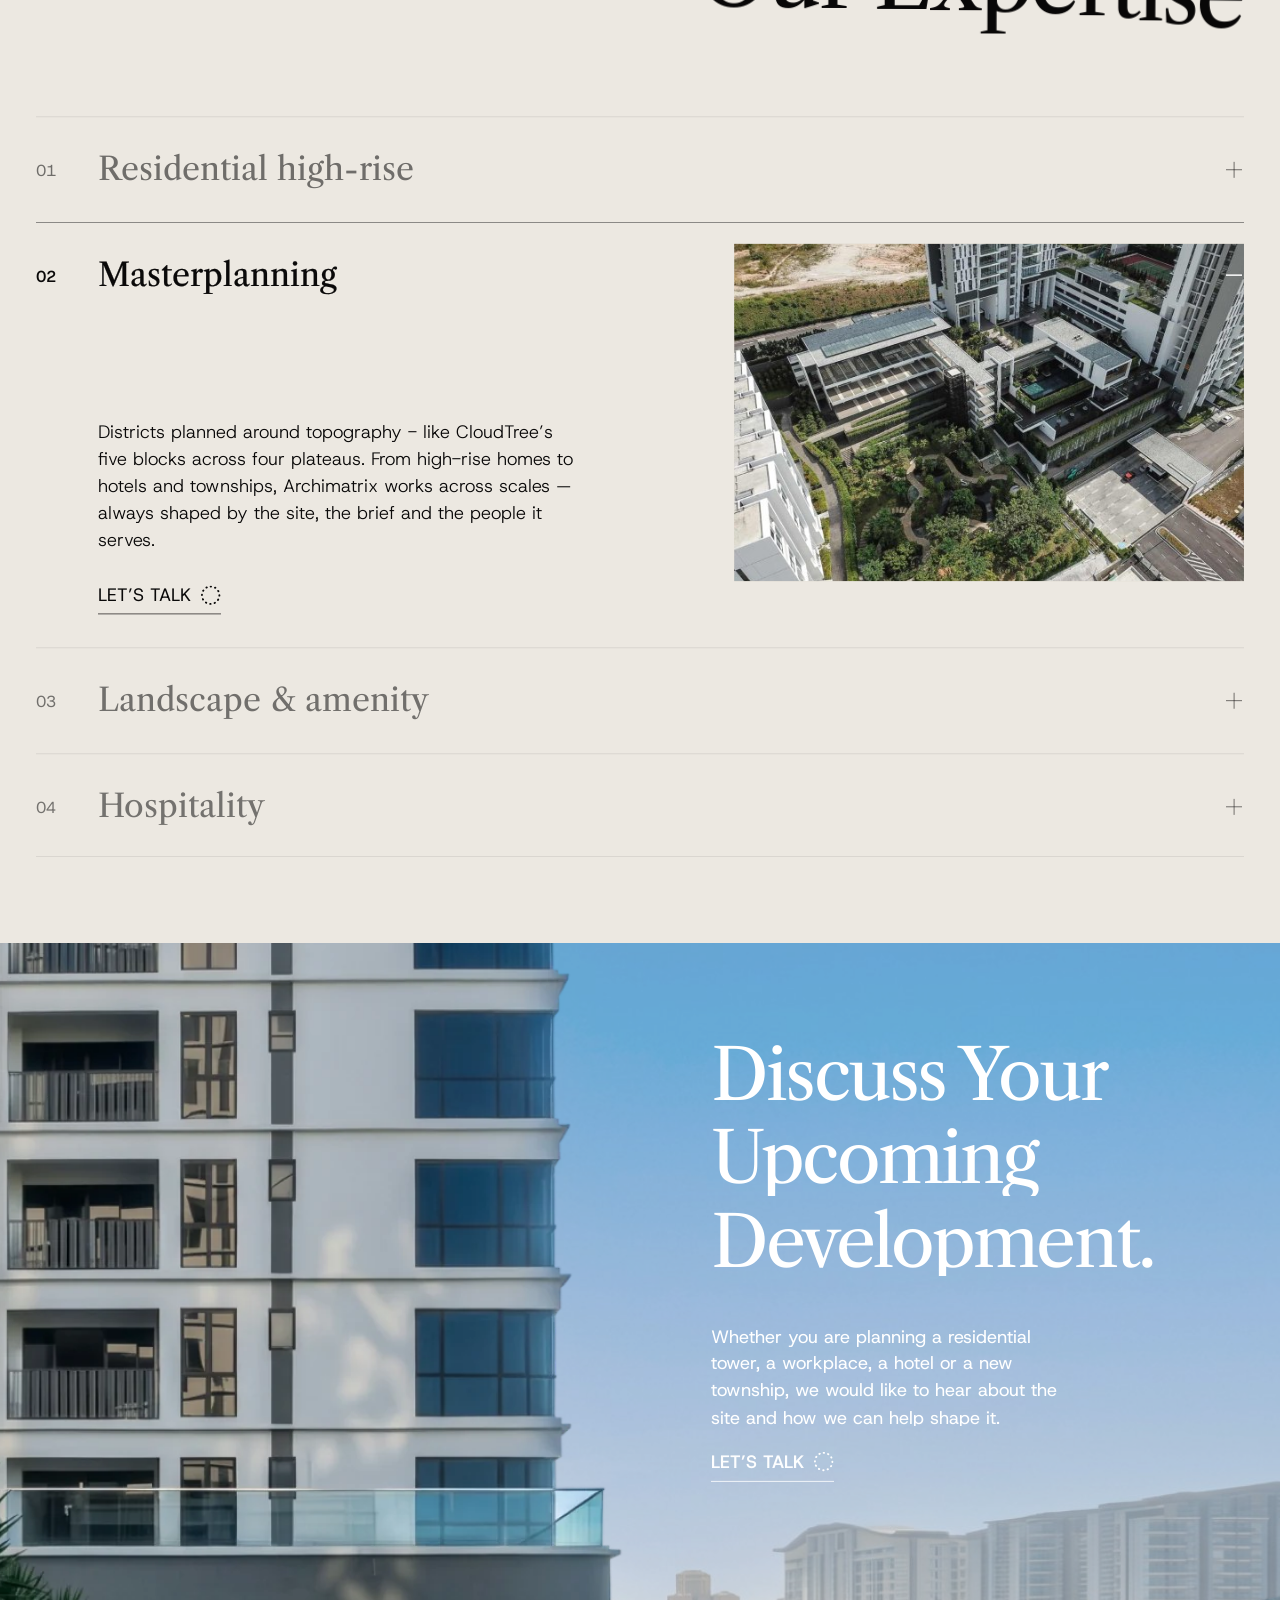
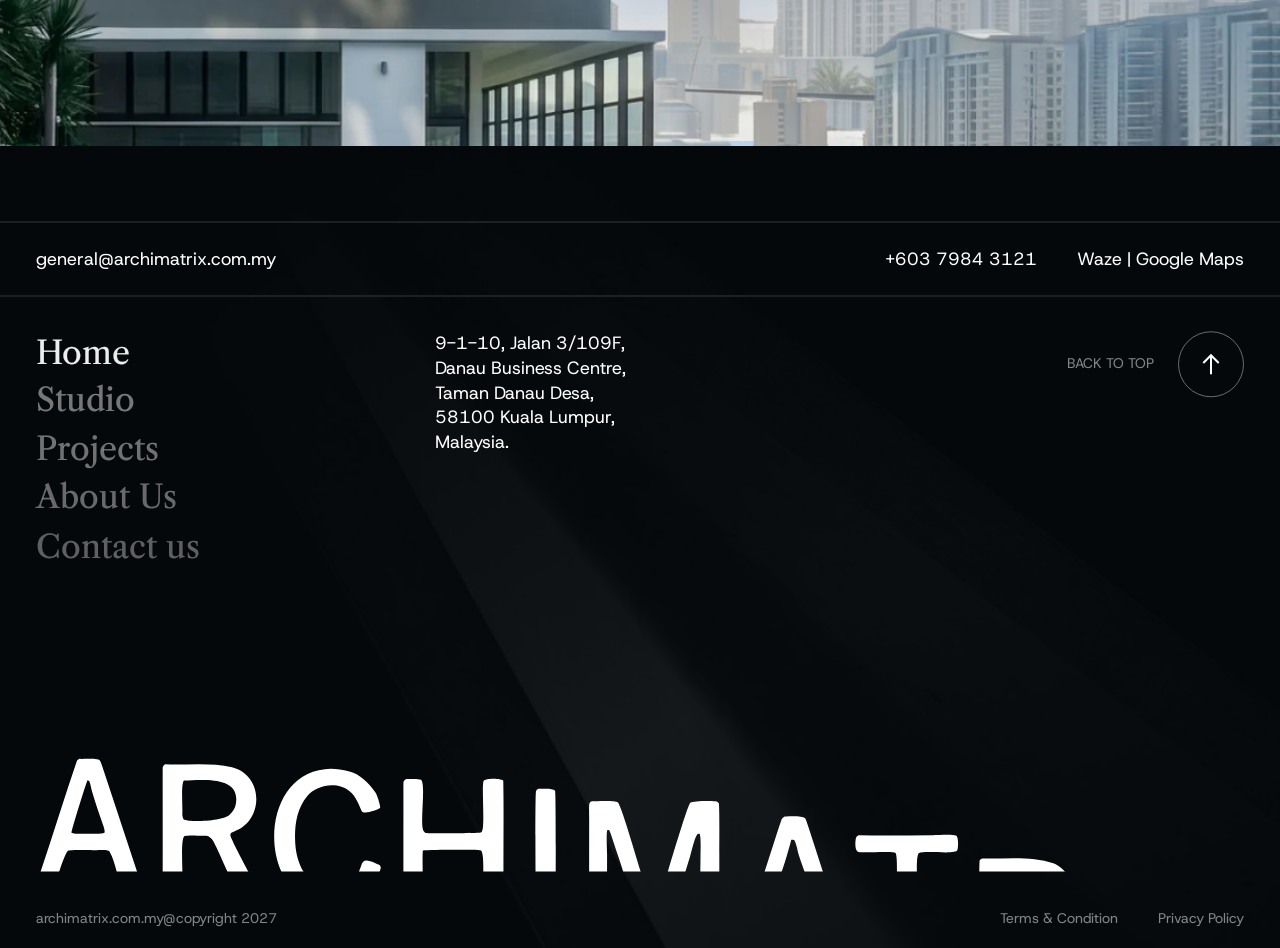
==== commit d77e2f99: "Restyle project hover cursor to outline circle with VIEW PROJECT Labelled cursor is now a large tran" ====
--- a/archimatrix/index.html
+++ b/archimatrix/index.html
@@ -145,7 +145,7 @@
 
     <!-- ============ PROJECTS (stacked panels) ============ -->
     <section class="projects" id="projects" aria-label="Selected projects">
-      <article class="project" data-project data-cursor-text="View">
+      <article class="project" data-project data-cursor-text="View Project">
         <div class="project__media"><img src="assets/img/project-airie.jpg" alt="The Airie — infinity pool deck and residential towers" loading="lazy"></div>
         <div class="project__overlay"></div>
         <div class="project__info">
@@ -154,7 +154,7 @@
           <p class="project__loc">Jalan Sungai Besi, Kuala Lumpur</p>
         </div>
       </article>
-      <article class="project" data-project data-cursor-text="View">
+      <article class="project" data-project data-cursor-text="View Project">
         <div class="project__media"><img src="assets/img/project-panorama.jpg" alt="Panorama Residences — open-plan living with skyline views" loading="lazy"></div>
         <div class="project__overlay"></div>
         <div class="project__info">
@@ -163,7 +163,7 @@
           <p class="project__loc">Petaling Jaya, Selangor</p>
         </div>
       </article>
-      <article class="project" data-project data-cursor-text="View">
+      <article class="project" data-project data-cursor-text="View Project">
         <div class="project__media"><img src="assets/img/project-valley.jpg" alt="The Valley Residences — landscaped podium garden with pergola" loading="lazy"></div>
         <div class="project__overlay"></div>
         <div class="project__info">
@@ -176,7 +176,7 @@
 
     <!-- ============ SKETCH → REALITY ============ -->
     <section class="sketch" id="sketch" data-theme="light">
-      <div class="sketch__film" data-sketch data-cursor-text="Reveal">
+      <div class="sketch__film" data-sketch data-cursor-hide>
         <div class="sketch__stage" data-sketch-stage>
           <div class="sketch__layer sketch__layer--guides"><img src="assets/img/sketch-guides.png" alt="" loading="lazy"></div>
           <div class="sketch__layer sketch__layer--tone"><img src="assets/img/sketch-tone.png" alt="" loading="lazy"></div>
--- a/archimatrix/assets/css/main.css
+++ b/archimatrix/assets/css/main.css
@@ -22,6 +22,10 @@
   --sand: #ccba9a;
 
   --serif: "Libre Caslon Text", "Times New Roman", serif;
+  /* Libre Caslon Text only ships 400/700. Figma uses SemiBold/Medium, so we
+     render Regular with a hairline stroke instead of the much heavier Bold. */
+  --semi: .012em currentColor;
+  --medium: .006em currentColor;
   --sans: "Host Grotesk", "Helvetica Neue", Arial, sans-serif;
 
   --px: calc(100vw / 1440);
@@ -82,7 +86,8 @@
 }
 .h-display {
   font-family: var(--serif);
-  font-weight: 500;
+  font-weight: 400;
+  -webkit-text-stroke: var(--medium);
   font-size: max(40px, calc(60 * var(--px)));
   line-height: 1.17;
   letter-spacing: -.04em;
@@ -165,12 +170,15 @@
   display: grid; place-items: center;
   transition: width .5s var(--ease-out), height .5s var(--ease-out), margin .5s var(--ease-out), background-color .4s, border-color .4s;
 }
-.cursor__label { font-size: 13px; letter-spacing: .06em; text-transform: uppercase; opacity: 0; color: var(--ink); transition: opacity .3s; }
+.cursor__label { font-weight: 600; font-size: 14px; line-height: 1; letter-spacing: .02em; text-transform: uppercase; white-space: nowrap; color: var(--white); opacity: 0; transform: scale(.8); transition: opacity .4s var(--ease-out), transform .6s var(--ease-out); }
 .cursor.is-link .cursor__ring { width: 64px; height: 64px; margin: -32px 0 0 -32px; border-color: var(--white); }
 .cursor.has-label { mix-blend-mode: normal; }
 .cursor.has-label .cursor__dot { opacity: 0; }
-.cursor.has-label .cursor__ring { width: 96px; height: 96px; margin: -48px 0 0 -48px; background: var(--white); border-color: var(--white); }
-.cursor.has-label .cursor__label { opacity: 1; }
+/* "View project" hover: large outline-only circle with small caps label */
+.cursor.has-label .cursor__ring { --d: clamp(200px, 19vw, 280px); width: var(--d); height: var(--d); margin: calc(var(--d) / -2) 0 0 calc(var(--d) / -2); background: transparent; border-color: rgba(255, 255, 255, .55); }
+/* Over the sketch the reveal lens acts as the cursor */
+.cursor.is-off .cursor__ring { opacity: 0; }
+.cursor.has-label .cursor__label { opacity: 1; transform: scale(1); transition-delay: .1s; }
 
 /* ---------- Header ---------- */
 .header {
@@ -245,7 +253,7 @@
   position: absolute; left: var(--gutter);
   bottom: calc(80 * var(--px));
   width: calc(600 * var(--px));
-  font-family: var(--serif); font-weight: 600;
+  font-family: var(--serif); font-weight: 400; -webkit-text-stroke: var(--semi);
   font-size: calc(100 * var(--px));
   line-height: 1;
   letter-spacing: -.04em;
@@ -255,7 +263,7 @@
   width: calc(234 * var(--px)); min-width: 220px;
   display: flex; flex-direction: column; gap: 2px;
 }
-.hero__name { font-family: var(--serif); font-weight: 600; font-size: 18px; line-height: 1.4; text-transform: uppercase; }
+.hero__name { font-family: var(--serif); font-weight: 400; -webkit-text-stroke: var(--semi); font-size: 18px; line-height: 1.4; text-transform: uppercase; }
 .hero__loc { font-size: 16px; color: var(--white-70); }
 .hero__caption p { overflow: hidden; }
 
@@ -306,7 +314,7 @@
 
 .intro__title {
   position: absolute; left: var(--gutter); top: calc(727 * var(--px));
-  font-family: var(--serif); font-weight: 600;
+  font-family: var(--serif); font-weight: 400; -webkit-text-stroke: var(--semi);
   font-size: calc(120 * var(--px));
   line-height: calc(203 * var(--px));
   letter-spacing: -.04em;
@@ -353,7 +361,7 @@
 .project__shade { position: absolute; inset: 0; background: #000; opacity: 0; pointer-events: none; }
 .project__info { position: absolute; left: var(--gutter); right: var(--gutter); bottom: calc(40 * var(--px) + 8px); display: flex; flex-direction: column; gap: 2px; }
 .project__no { font-size: 14px; color: var(--white-70); letter-spacing: .06em; margin-bottom: 10px; }
-.project__title { font-family: var(--serif); font-weight: 600; font-size: max(34px, calc(48 * var(--px))); line-height: 1.2; letter-spacing: -.04em; }
+.project__title { font-family: var(--serif); font-weight: 400; -webkit-text-stroke: var(--semi); font-size: max(34px, calc(48 * var(--px))); line-height: 1.2; letter-spacing: -.04em; }
 .project__loc { font-size: 16px; color: var(--white-70); }
 
 /* ---------- Sketch → Reality ---------- */
@@ -457,7 +465,7 @@
 .cloudtree__overlay { position: absolute; inset: 0; background: linear-gradient(180deg, rgba(0,0,0,0) 0%, rgba(0,0,0,.65) 100%); }
 .cloudtree__word {
   position: absolute;
-  font-family: var(--serif); font-weight: 600;
+  font-family: var(--serif); font-weight: 400; -webkit-text-stroke: var(--semi);
   font-size: max(44px, calc(100 * var(--px)));
   line-height: 1.25;
   letter-spacing: -.04em;
@@ -508,7 +516,7 @@
 .acc__item.is-open .acc__no { font-weight: 600; }
 .acc__name { flex: 1; font-family: var(--serif); font-size: max(26px, calc(36 * var(--px))); transition: transform .6s var(--ease-out); }
 .acc__item:not(.is-open) .acc__head:hover .acc__name { transform: translateX(12px); }
-.acc__item.is-open .acc__name { font-weight: 500; }
+.acc__item.is-open .acc__name { -webkit-text-stroke: var(--medium); }
 .acc__icon { position: relative; width: 20px; height: 20px; }
 .acc__icon::before, .acc__icon::after { content: ""; position: absolute; left: 2px; right: 2px; top: 50%; height: 1.2px; margin-top: -.6px; background: currentColor; transition: transform .6s var(--ease-out); }
 .acc__icon::after { transform: rotate(90deg); }
@@ -580,7 +588,7 @@
 
 .footer__main { position: relative; display: flex; justify-content: space-between; align-items: flex-start; gap: 40px; padding: calc(84 * var(--px)) var(--gutter) 0; }
 .footer__cols { display: flex; gap: calc(121 * var(--px)); }
-.footer__nav { width: calc(328 * var(--px)); min-width: 220px; display: flex; flex-direction: column; gap: 8px; font-family: var(--serif); font-weight: 500; font-size: max(30px, calc(36 * var(--px))); line-height: 1.2; }
+.footer__nav { width: calc(328 * var(--px)); min-width: 220px; display: flex; flex-direction: column; gap: 8px; font-family: var(--serif); font-weight: 400; -webkit-text-stroke: var(--medium); font-size: max(30px, calc(36 * var(--px))); line-height: 1.2; }
 .footer__nav a { color: var(--white-50); width: fit-content; transition: color .4s, transform .6s var(--ease-out); }
 .footer__nav a:hover, .footer__nav a.is-current { color: var(--white); }
 .footer__nav a:hover { transform: translateX(10px); }
